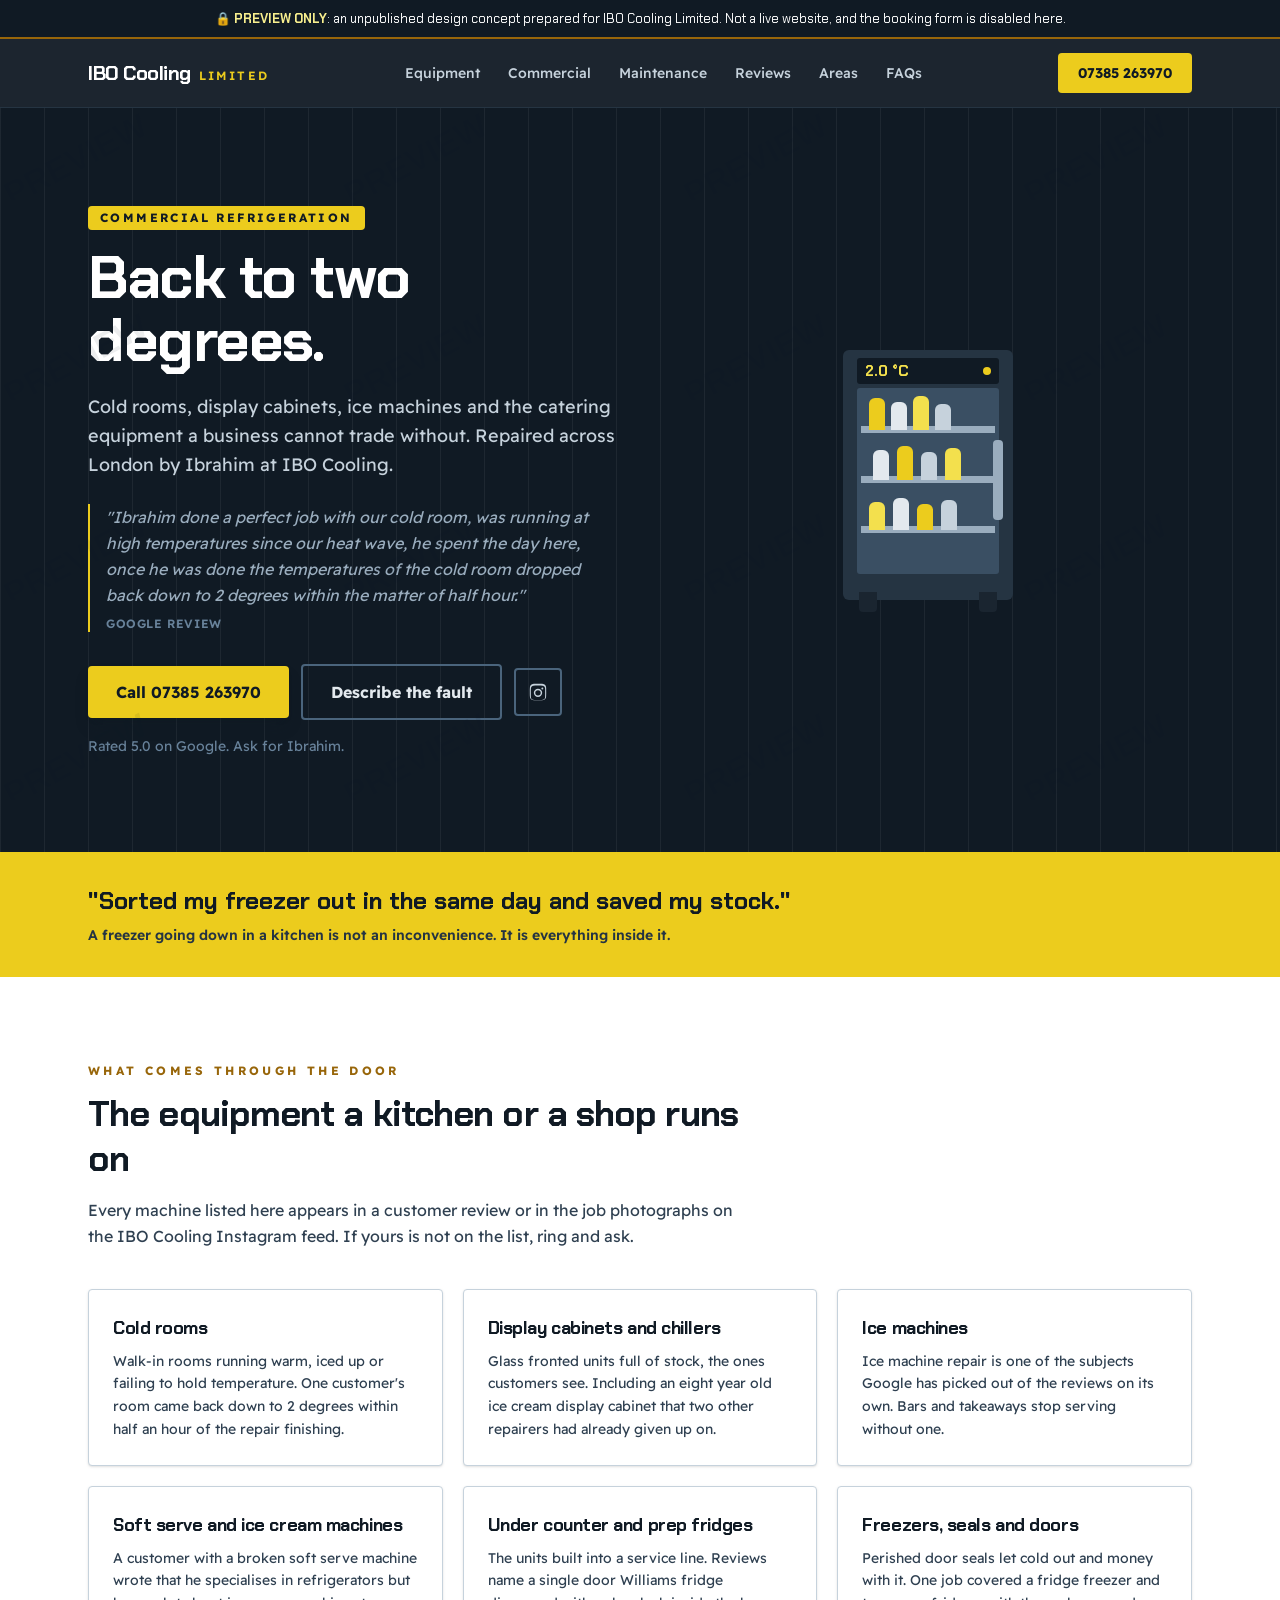
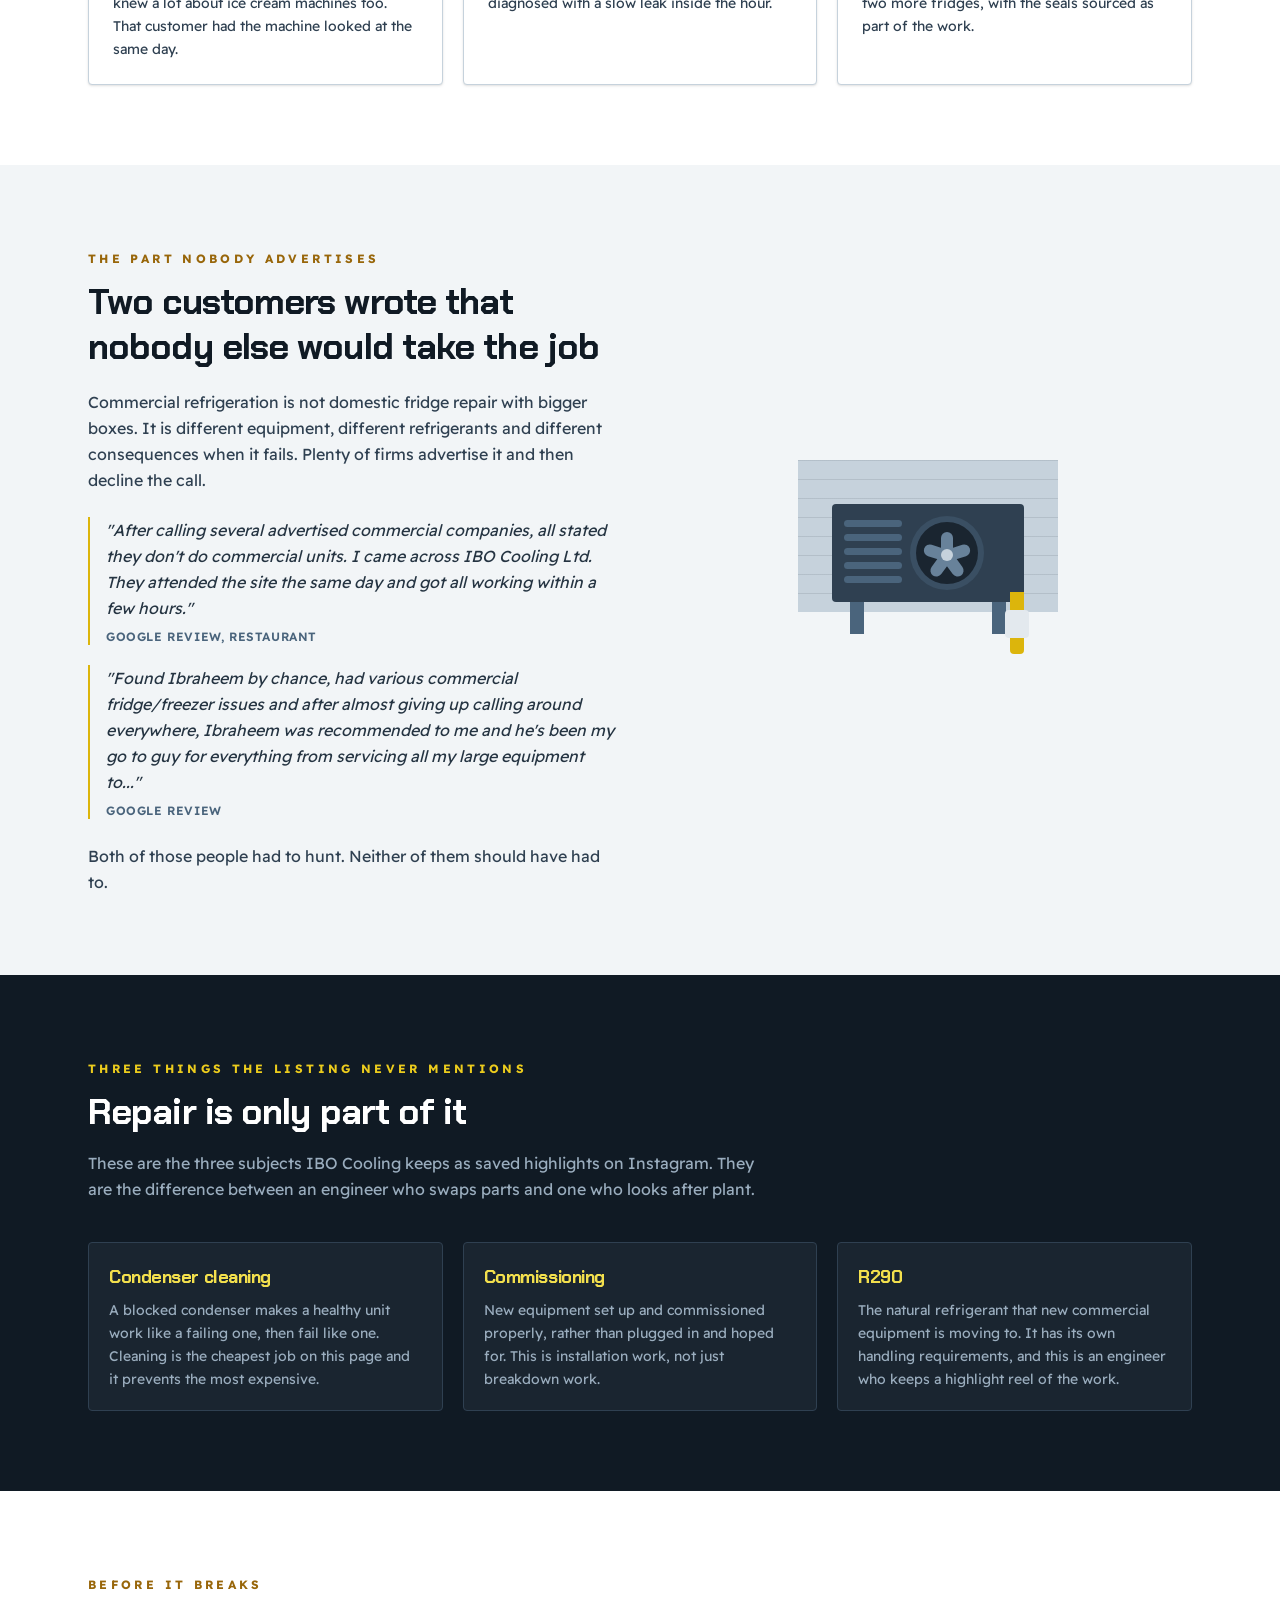
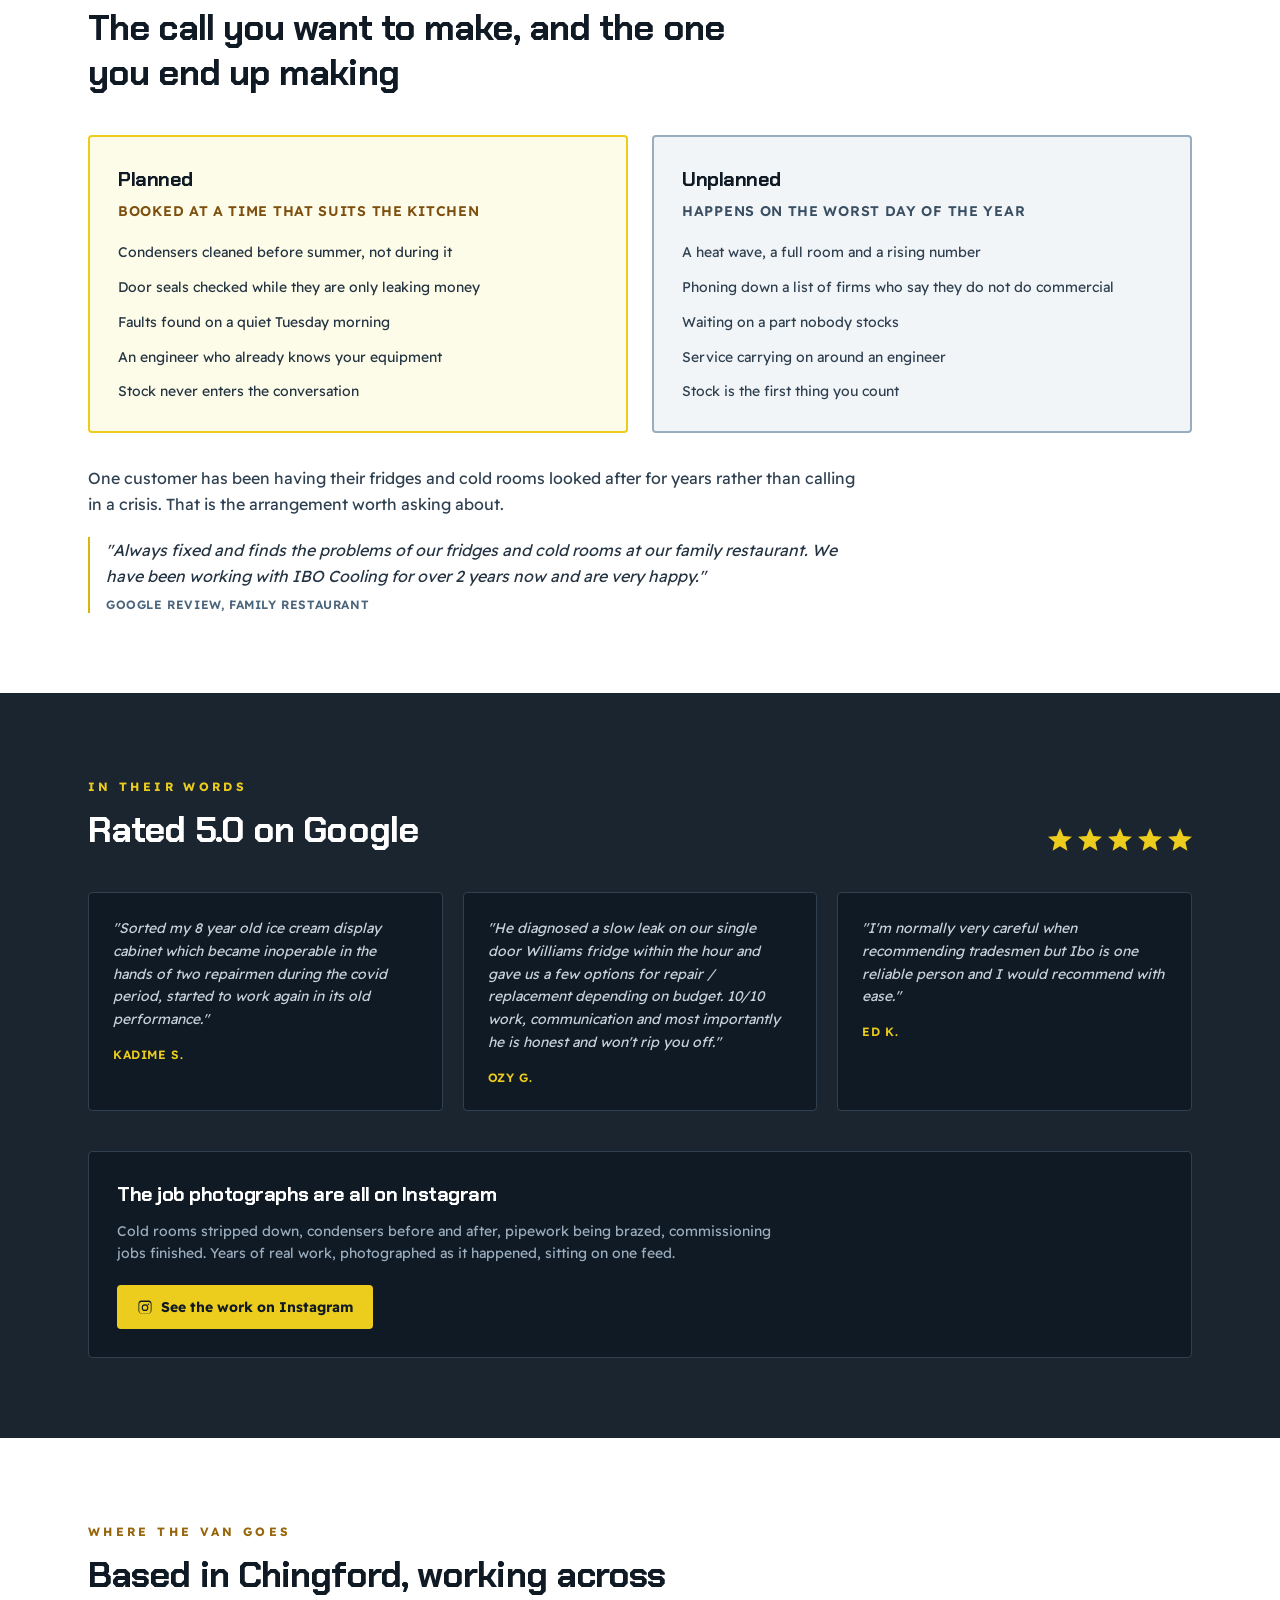
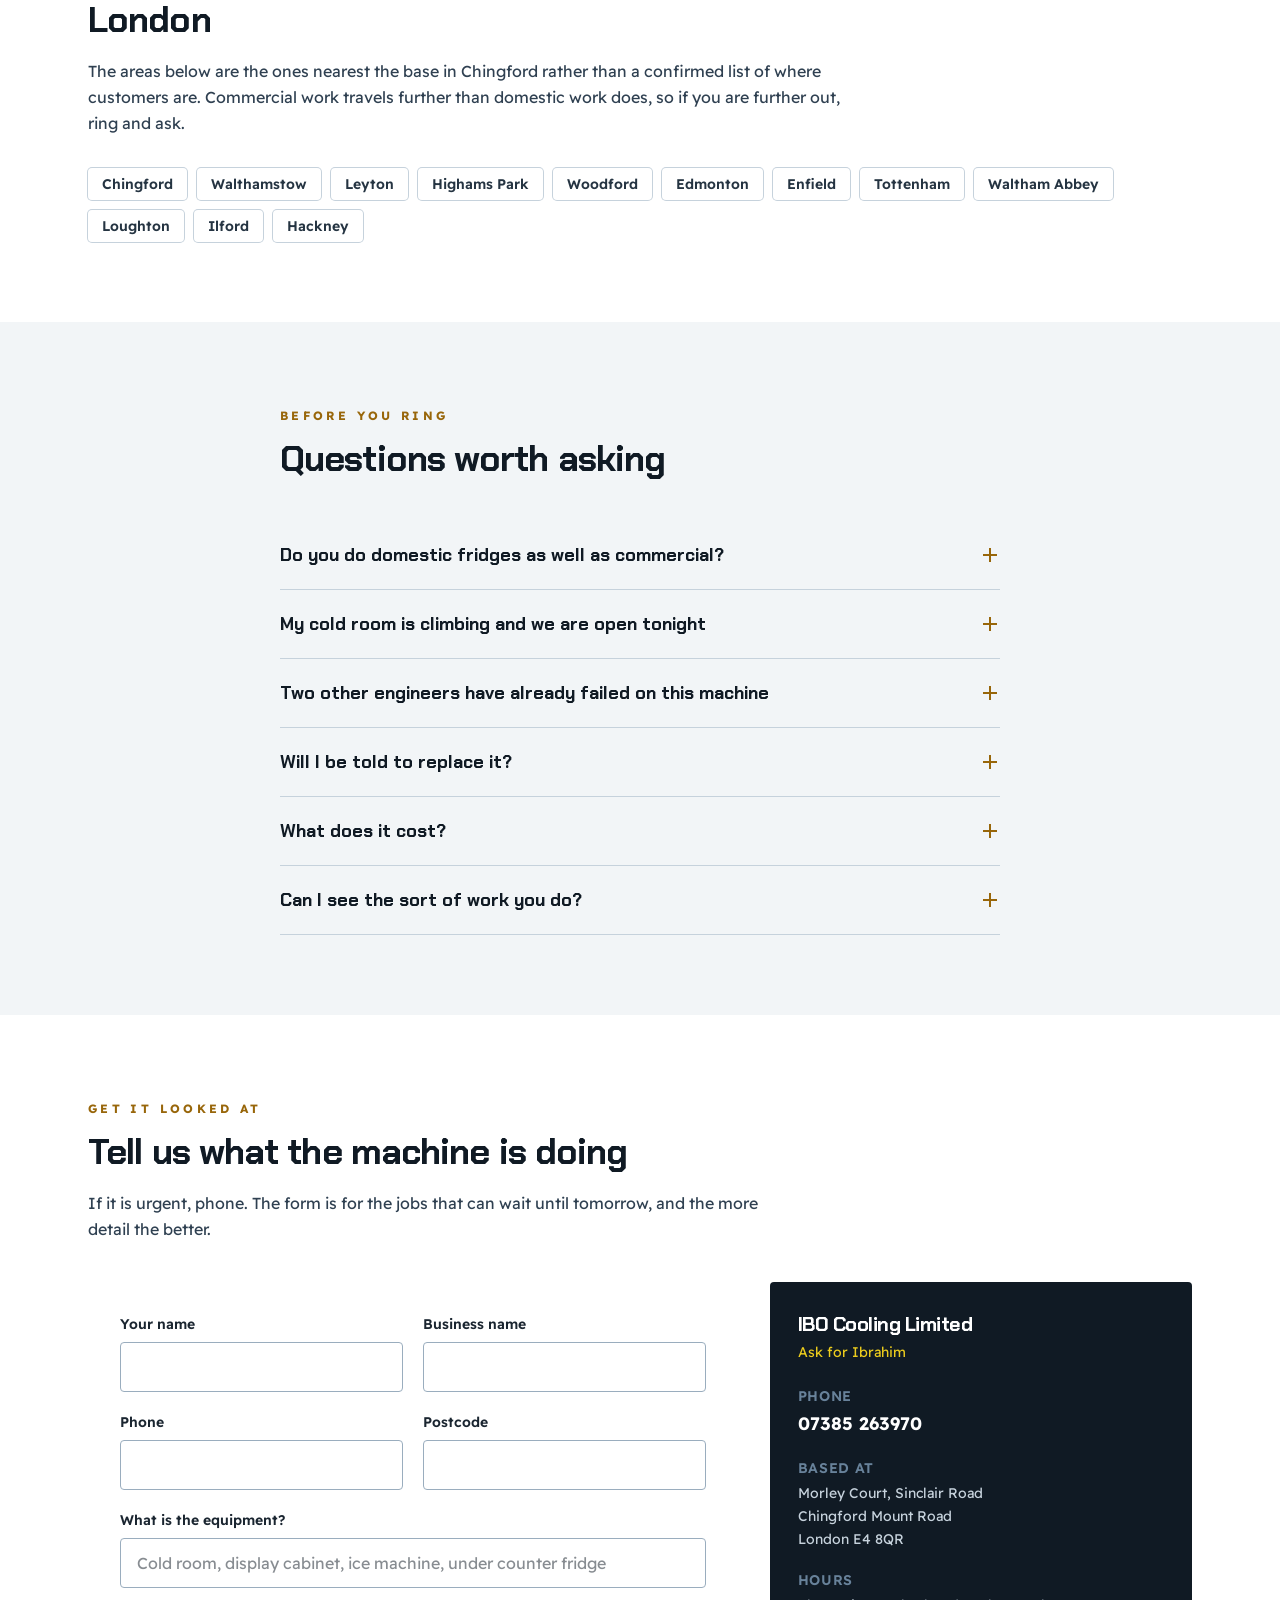
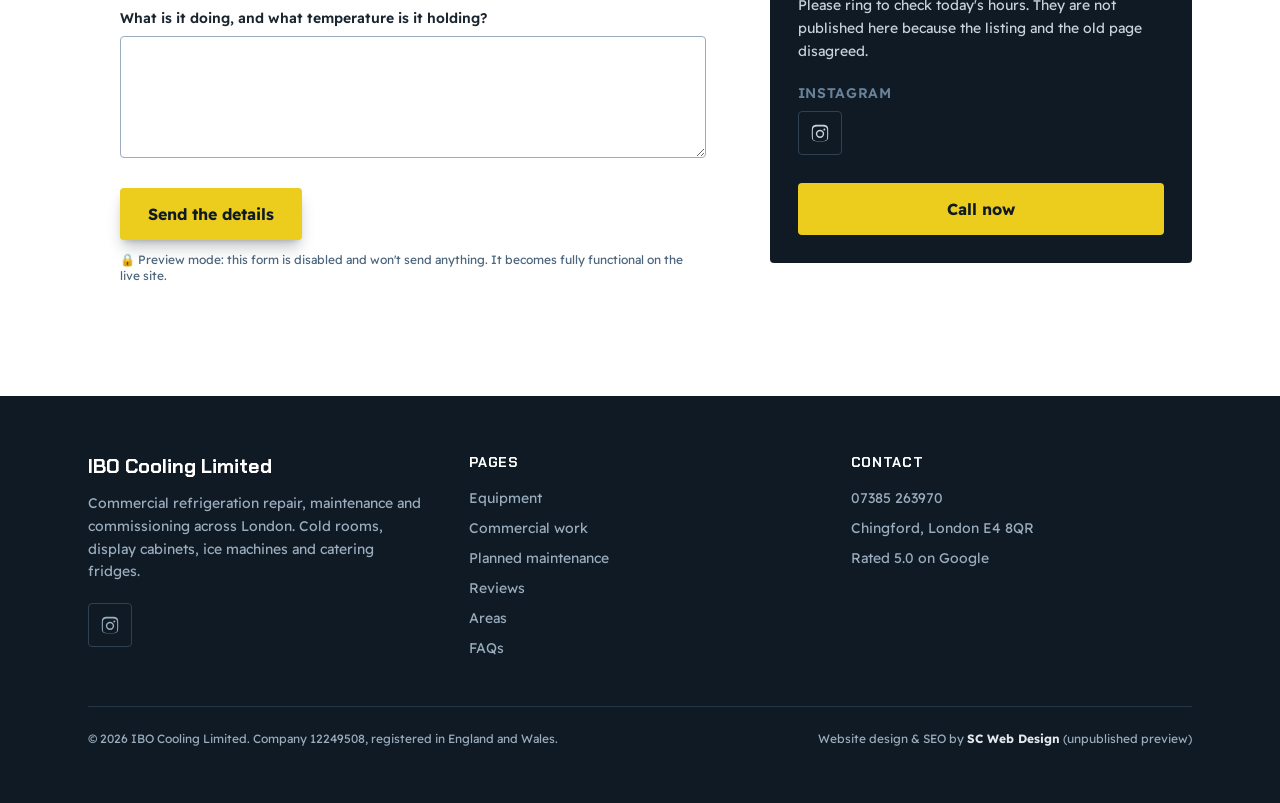
==== preview.html @ 4bc4856e "IBO Cooling Limited: commercial refrigeration site and watermarked preview" ====
<!DOCTYPE html>
<html lang="en-GB">
<head>
<meta charset="utf-8">
<meta name="viewport" content="width=device-width, initial-scale=1">
<meta name="robots" content="noindex, nofollow">
<title>PREVIEW: IBO Cooling Limited Website Concept</title>
<meta name="description" content="Commercial refrigeration repair across London. Cold rooms, display cabinets, ice machines and catering fridges, repaired by an engineer rated 5.0 on Google. Call Ibrahim on 07385 263970.">
<meta name="theme-color" content="#101a24">
<link rel="canonical" href="https://ibocooling.com/">
<meta property="og:type" content="website">
<meta property="og:title" content="IBO Cooling Limited | Commercial Refrigeration Repair, London">
<meta property="og:description" content="Cold rooms, display cabinets, ice machines and catering fridges. Rated 5.0 on Google. Call Ibrahim on 07385 263970.">
<meta property="og:locale" content="en_GB">
<meta property="og:url" content="https://ibocooling.com/">
<link rel="preconnect" href="https://fonts.googleapis.com">
<link rel="preconnect" href="https://fonts.gstatic.com" crossorigin>
<link href="https://fonts.googleapis.com/css2?family=Chakra+Petch:wght@500;600;700&family=Readex+Pro:wght@300;400;500;600&display=swap" rel="stylesheet">
<link rel="stylesheet" href="css/style.css">
<script type="application/ld+json">
{
  "@context": "https://schema.org",
  "@type": "HVACBusiness",
  "name": "IBO Cooling Limited",
  "description": "Commercial refrigeration repair and maintenance across London. Cold rooms, display cabinets, ice machines, soft serve machines and catering fridges.",
  "telephone": "+447385263970",
  "url": "https://ibocooling.com/",
  "image": "https://ibocooling.com/",
  "priceRange": "££",
  "address": {
    "@type": "PostalAddress",
    "streetAddress": "Flat 17, Morley Court, Sinclair Road, Chingford Mount Road",
    "addressLocality": "London",
    "postalCode": "E4 8QR",
    "addressCountry": "GB"
  },
  "geo": { "@type": "GeoCoordinates", "latitude": 51.6116717, "longitude": -0.0250572 },
  "sameAs": ["https://www.instagram.com/ibo_cooling/"],
  "areaServed": [
    { "@type": "City", "name": "London" },
    { "@type": "Place", "name": "Chingford" },
    { "@type": "Place", "name": "Walthamstow" },
    { "@type": "Place", "name": "Enfield" },
    { "@type": "Place", "name": "Tottenham" },
    { "@type": "Place", "name": "Waltham Abbey" }
  ],
  "aggregateRating": { "@type": "AggregateRating", "ratingValue": "5.0", "reviewCount": "30" }
}
</script>
<style>
  .preview-banner {
    background: #101a24; color: #fff; font-family: "Chakra Petch", sans-serif;
    font-size: 0.8rem; text-align: center; padding: 0.55rem 1rem;
    border-bottom: 2px solid #98660a;
  }
  .preview-banner strong { color: #f8ef8e; }
  .watermark-overlay {
    position: fixed; inset: 0; z-index: 45; pointer-events: none;
    background-image: url("data:image/svg+xml,%3Csvg%20xmlns='http://www.w3.org/2000/svg'%20width='340'%20height='200'%3E%3Ctext%20x='-20'%20y='120'%20transform='rotate(-28%20170%20100)'%20font-family='Arial,sans-serif'%20font-size='34'%20font-weight='700'%20fill='rgba(16,26,36,0.08)'%3EPREVIEW%3C/text%3E%3C/svg%3E");
    background-repeat: repeat;
  }
</style>
</head>
<body class="bg-brand-50 text-brand-950 antialiased">

<div class="preview-banner">
  🔒 <strong>PREVIEW ONLY</strong>: an unpublished design concept prepared for IBO Cooling Limited. Not a live website, and the booking form is disabled here.
</div>
<div class="watermark-overlay" aria-hidden="true"></div>

<a href="#main" class="sr-only focus:not-sr-only focus:absolute focus:left-4 focus:top-4 focus:z-50 focus:rounded-sm focus:bg-accent-400 focus:px-4 focus:py-2 focus:font-bold focus:text-brand-950">Skip to content</a>

<header id="site-header" class="sticky top-0 z-40 border-b border-brand-800 bg-brand-950/95 backdrop-blur transition-shadow">
  <div class="mx-auto flex max-w-6xl items-center justify-between gap-4 px-4 py-3.5 sm:px-6">
    <a href="#main" class="flex items-baseline gap-2">
      <span class="font-display text-xl font-bold tracking-tight text-white">IBO Cooling</span>
      <span class="hidden text-xs font-semibold uppercase tracking-[0.2em] text-accent-400 sm:inline">Limited</span>
    </a>

    <nav class="hidden items-center gap-7 lg:flex" aria-label="Main">
      <a href="#equipment" class="text-sm font-medium text-brand-200 transition hover:text-accent-300">Equipment</a>
      <a href="#commercial" class="text-sm font-medium text-brand-200 transition hover:text-accent-300">Commercial</a>
      <a href="#maintenance" class="text-sm font-medium text-brand-200 transition hover:text-accent-300">Maintenance</a>
      <a href="#reviews" class="text-sm font-medium text-brand-200 transition hover:text-accent-300">Reviews</a>
      <a href="#areas" class="text-sm font-medium text-brand-200 transition hover:text-accent-300">Areas</a>
      <a href="#faq" class="text-sm font-medium text-brand-200 transition hover:text-accent-300">FAQs</a>
    </nav>

    <div class="flex items-center gap-2">
      <a href="tel:+447385263970" class="hidden rounded-sm bg-accent-400 px-5 py-2.5 text-sm font-bold text-brand-950 transition hover:bg-accent-300 sm:inline-flex">07385 263970</a>
      <button id="menu-toggle" type="button" class="inline-flex items-center justify-center rounded-sm border border-brand-700 p-2 text-brand-100 lg:hidden" aria-expanded="false" aria-controls="mobile-menu" aria-label="Open menu">
        <svg id="icon-open" class="h-6 w-6" fill="none" viewBox="0 0 24 24" stroke="currentColor" stroke-width="2" aria-hidden="true"><path stroke-linecap="round" stroke-linejoin="round" d="M4 7h16M4 12h16M4 17h16"/></svg>
        <svg id="icon-close" class="hidden h-6 w-6" fill="none" viewBox="0 0 24 24" stroke="currentColor" stroke-width="2" aria-hidden="true"><path stroke-linecap="round" stroke-linejoin="round" d="M6 6l12 12M18 6L6 18"/></svg>
      </button>
    </div>
  </div>

  <div id="mobile-menu" class="hidden border-t border-brand-800 bg-brand-950 lg:hidden">
    <nav class="mx-auto flex max-w-6xl flex-col px-4 py-3 sm:px-6" aria-label="Mobile">
      <a href="#equipment" class="border-b border-brand-800 py-3 text-brand-100">Equipment</a>
      <a href="#commercial" class="border-b border-brand-800 py-3 text-brand-100">Commercial</a>
      <a href="#maintenance" class="border-b border-brand-800 py-3 text-brand-100">Maintenance</a>
      <a href="#reviews" class="border-b border-brand-800 py-3 text-brand-100">Reviews</a>
      <a href="#areas" class="border-b border-brand-800 py-3 text-brand-100">Areas</a>
      <a href="#faq" class="border-b border-brand-800 py-3 text-brand-100">FAQs</a>
      <a href="tel:+447385263970" class="mt-3 rounded-sm bg-accent-400 px-5 py-3 text-center font-bold text-brand-950">Call 07385 263970</a>
    </nav>
  </div>
</header>

<main id="main">

  <!-- HERO. Dark full-bleed, CTA first. The headline is the temperature a
       customer's own review names, and the drawing beside it reads the same. -->
  <section class="relative overflow-hidden bg-brand-950">
    <div class="pointer-events-none absolute inset-0 opacity-[0.06]" style="background-image: repeating-linear-gradient(90deg, #ffffff 0 1px, transparent 1px 44px);" aria-hidden="true"></div>
    <div class="relative mx-auto grid max-w-6xl items-center gap-12 px-4 py-16 sm:px-6 lg:grid-cols-2 lg:py-24">
      <div>
        <span class="mb-4 inline-block rounded-sm bg-accent-400 px-3 py-1 text-xs font-bold uppercase tracking-[0.2em] text-brand-950">Commercial refrigeration</span>
        <h1 class="font-display text-4xl font-bold leading-[1.05] tracking-tight text-white sm:text-5xl lg:text-6xl">Back to two degrees.</h1>
        <p class="mt-5 max-w-xl text-lg leading-relaxed text-brand-200">Cold rooms, display cabinets, ice machines and the catering equipment a business cannot trade without. Repaired across London by Ibrahim at IBO Cooling.</p>

        <blockquote class="mt-6 max-w-xl border-l-2 border-accent-400 pl-4 text-brand-300">
          <p class="text-base italic leading-relaxed">"Ibrahim done a perfect job with our cold room, was running at high temperatures since our heat wave, he spent the day here, once he was done the temperatures of the cold room dropped back down to 2 degrees within the matter of half hour."</p>
          <cite class="mt-2 block text-xs font-semibold not-italic uppercase tracking-wider text-brand-400">Google review</cite>
        </blockquote>

        <div class="mt-8 flex flex-wrap items-center gap-3">
          <a href="tel:+447385263970" class="btn-primary">Call 07385 263970</a>
          <a href="#contact" class="btn-ghost">Describe the fault</a>
          <a href="https://www.instagram.com/ibo_cooling/" target="_blank" rel="noopener" class="inline-flex h-12 w-12 items-center justify-center rounded-sm border-2 border-brand-500 text-brand-200 transition hover:border-accent-400 hover:text-accent-300" aria-label="IBO Cooling on Instagram">
            <svg class="h-5 w-5" viewBox="0 0 24 24" fill="currentColor" aria-hidden="true"><path fill-rule="evenodd" clip-rule="evenodd" d="M12 2.16c3.2 0 3.58.01 4.85.07 1.17.05 1.8.25 2.23.41.56.22.96.48 1.38.9.42.42.68.82.9 1.38.16.42.36 1.06.41 2.23.06 1.27.07 1.65.07 4.85s-.01 3.58-.07 4.85c-.05 1.17-.25 1.8-.41 2.23-.22.56-.48.96-.9 1.38-.42.42-.82.68-1.38.9-.42.16-1.06.36-2.23.41-1.27.06-1.65.07-4.85.07s-3.58-.01-4.85-.07c-1.17-.05-1.8-.25-2.23-.41-.56-.22-.96-.48-1.38-.9-.42-.42-.68-.82-.9-1.38-.16-.42-.36-1.06-.41-2.23C2.17 15.58 2.16 15.2 2.16 12s.01-3.58.07-4.85c.05-1.17.25-1.8.41-2.23.22-.56.48-.96.9-1.38.42-.42.82-.68 1.38-.9.42-.16 1.06-.36 2.23-.41C8.42 2.17 8.8 2.16 12 2.16zm0 2.16c-3.14 0-3.51.01-4.75.07-.9.04-1.39.19-1.71.32-.43.17-.74.37-1.06.69-.32.32-.52.63-.69 1.06-.13.32-.28.81-.32 1.71-.06 1.24-.07 1.61-.07 4.75s.01 3.51.07 4.75c.04.9.19 1.39.32 1.71.17.43.37.74.69 1.06.32.32.63.52 1.06.69.32.13.81.28 1.71.32 1.24.06 1.61.07 4.75.07s3.51-.01 4.75-.07c.9-.04 1.39-.19 1.71-.32.43-.17.74-.37 1.06-.69.32-.32.52-.63.69-1.06.13-.32.28-.81.32-1.71.06-1.24.07-1.61.07-4.75s-.01-3.51-.07-4.75c-.04-.9-.19-1.39-.32-1.71-.17-.43-.37-.74-.69-1.06-.32-.32-.63-.52-1.06-.69-.32-.13-.81-.28-1.71-.32-1.24-.06-1.61-.07-4.75-.07zm0 3.67a5.01 5.01 0 110 10.02 5.01 5.01 0 010-10.02zm0 8.26a3.25 3.25 0 100-6.5 3.25 3.25 0 000 6.5zm6.38-8.46a1.17 1.17 0 11-2.34 0 1.17 1.17 0 012.34 0z"/></svg>
          </a>
        </div>
        <p class="mt-4 text-sm text-brand-400">Rated 5.0 on Google. Ask for Ibrahim.</p>
      </div>

      <div class="draw-wrap">
        <div class="chiller" role="img" aria-label="Illustration of an upright glass door display chiller, its controller reading two degrees">
          <span class="ch-case"></span>
          <span class="ch-glass"></span>
          <span class="ch-shelf ch-sh1"></span>
          <span class="ch-shelf ch-sh2"></span>
          <span class="ch-shelf ch-sh3"></span>
          <span class="ch-bottle ch-b1"></span><span class="ch-bottle ch-b2"></span><span class="ch-bottle ch-b3"></span><span class="ch-bottle ch-b4"></span>
          <span class="ch-bottle ch-b5"></span><span class="ch-bottle ch-b6"></span><span class="ch-bottle ch-b7"></span><span class="ch-bottle ch-b8"></span>
          <span class="ch-bottle ch-b9"></span><span class="ch-bottle ch-b10"></span><span class="ch-bottle ch-b11"></span><span class="ch-bottle ch-b12"></span>
          <span class="ch-panel"></span>
          <span class="ch-readout">2.0 &deg;C</span>
          <span class="ch-led"></span>
          <span class="ch-handle"></span>
          <span class="ch-foot ch-f1"></span>
          <span class="ch-foot ch-f2"></span>
        </div>
      </div>
    </div>
  </section>

  <!-- The stakes band. Domestic fridges are an inconvenience. Commercial ones
       are stock, and a customer said exactly that. -->
  <section class="bg-accent-400">
    <div class="mx-auto max-w-6xl px-4 py-8 sm:px-6">
      <p class="font-display text-xl font-bold leading-snug text-brand-950 sm:text-2xl">"Sorted my freezer out in the same day and saved my stock."</p>
      <p class="mt-2 text-sm font-semibold text-brand-800">A freezer going down in a kitchen is not an inconvenience. It is everything inside it.</p>
    </div>
  </section>

  <!-- EQUIPMENT INVENTORY. Not service cards: a list of the actual machines
       named in reviews and shown on the Instagram feed. Nothing invented. -->
  <section id="equipment" class="bg-white">
    <div class="mx-auto max-w-6xl px-4 py-16 sm:px-6 lg:py-20">
      <span class="section-eyebrow">What comes through the door</span>
      <h2 class="max-w-2xl text-3xl leading-tight sm:text-4xl">The equipment a kitchen or a shop runs on</h2>
      <p class="mt-4 max-w-2xl text-base leading-relaxed text-brand-700">Every machine listed here appears in a customer review or in the job photographs on the IBO Cooling Instagram feed. If yours is not on the list, ring and ask.</p>

      <div class="mt-10 grid gap-5 sm:grid-cols-2 lg:grid-cols-3">
        <article class="card">
          <h3 class="font-display text-lg">Cold rooms</h3>
          <p class="mt-2 text-sm leading-relaxed text-brand-700">Walk-in rooms running warm, iced up or failing to hold temperature. One customer's room came back down to 2 degrees within half an hour of the repair finishing.</p>
        </article>
        <article class="card">
          <h3 class="font-display text-lg">Display cabinets and chillers</h3>
          <p class="mt-2 text-sm leading-relaxed text-brand-700">Glass fronted units full of stock, the ones customers see. Including an eight year old ice cream display cabinet that two other repairers had already given up on.</p>
        </article>
        <article class="card">
          <h3 class="font-display text-lg">Ice machines</h3>
          <p class="mt-2 text-sm leading-relaxed text-brand-700">Ice machine repair is one of the subjects Google has picked out of the reviews on its own. Bars and takeaways stop serving without one.</p>
        </article>
        <article class="card">
          <h3 class="font-display text-lg">Soft serve and ice cream machines</h3>
          <p class="mt-2 text-sm leading-relaxed text-brand-700">A customer with a broken soft serve machine wrote that he specialises in refrigerators but knew a lot about ice cream machines too. That customer had the machine looked at the same day.</p>
        </article>
        <article class="card">
          <h3 class="font-display text-lg">Under counter and prep fridges</h3>
          <p class="mt-2 text-sm leading-relaxed text-brand-700">The units built into a service line. Reviews name a single door Williams fridge diagnosed with a slow leak inside the hour.</p>
        </article>
        <article class="card">
          <h3 class="font-display text-lg">Freezers, seals and doors</h3>
          <p class="mt-2 text-sm leading-relaxed text-brand-700">Perished door seals let cold out and money with it. One job covered a fridge freezer and two more fridges, with the seals sourced as part of the work.</p>
        </article>
      </div>
    </div>
  </section>

  <!-- THE COMMERCIAL SECTION. Two separate customers wrote that they could not
       find anyone else to do this work. That is the whole pitch. -->
  <section id="commercial" class="bg-brand-50">
    <div class="mx-auto grid max-w-6xl items-center gap-12 px-4 py-16 sm:px-6 lg:grid-cols-2 lg:py-20">
      <div>
        <span class="section-eyebrow">The part nobody advertises</span>
        <h2 class="text-3xl leading-tight sm:text-4xl">Two customers wrote that nobody else would take the job</h2>
        <p class="mt-5 text-base leading-relaxed text-brand-700">Commercial refrigeration is not domestic fridge repair with bigger boxes. It is different equipment, different refrigerants and different consequences when it fails. Plenty of firms advertise it and then decline the call.</p>

        <blockquote class="mt-6 border-l-2 border-accent-500 pl-4">
          <p class="text-base italic leading-relaxed text-brand-800">"After calling several advertised commercial companies, all stated they don't do commercial units. I came across IBO Cooling Ltd. They attended the site the same day and got all working within a few hours."</p>
          <cite class="mt-2 block text-xs font-semibold not-italic uppercase tracking-wider text-brand-500">Google review, restaurant</cite>
        </blockquote>

        <blockquote class="mt-5 border-l-2 border-accent-500 pl-4">
          <p class="text-base italic leading-relaxed text-brand-800">"Found Ibraheem by chance, had various commercial fridge/freezer issues and after almost giving up calling around everywhere, Ibraheem was recommended to me and he's been my go to guy for everything from servicing all my large equipment to..."</p>
          <cite class="mt-2 block text-xs font-semibold not-italic uppercase tracking-wider text-brand-500">Google review</cite>
        </blockquote>

        <p class="mt-6 text-base leading-relaxed text-brand-700">Both of those people had to hunt. Neither of them should have had to.</p>
      </div>

      <div class="draw-wrap">
        <div class="cond" role="img" aria-label="Illustration of a wall mounted condensing unit with a fan, cooling fins and insulated pipework">
          <span class="cd-wall"></span>
          <span class="cd-brkt cd-br1"></span>
          <span class="cd-brkt cd-br2"></span>
          <span class="cd-case"></span>
          <span class="cd-fin cd-fn1"></span><span class="cd-fin cd-fn2"></span><span class="cd-fin cd-fn3"></span><span class="cd-fin cd-fn4"></span><span class="cd-fin cd-fn5"></span>
          <span class="cd-ring"></span>
          <span class="cd-grille"></span>
          <span class="cd-blade cd-bl1"></span><span class="cd-blade cd-bl2"></span><span class="cd-blade cd-bl3"></span><span class="cd-blade cd-bl4"></span><span class="cd-blade cd-bl5"></span>
          <span class="cd-hub"></span>
          <span class="cd-pipe"></span>
          <span class="cd-lag"></span>
        </div>
      </div>
    </div>
  </section>

  <!-- TECHNICAL STRIP. Straight from the three highlight reels on his own
       Instagram. These words appear nowhere on his Google listing. -->
  <section class="bg-brand-950">
    <div class="mx-auto max-w-6xl px-4 py-16 sm:px-6 lg:py-20">
      <span class="mb-3 inline-block text-xs font-bold uppercase tracking-[0.28em] text-accent-400">Three things the listing never mentions</span>
      <h2 class="max-w-2xl text-3xl leading-tight text-white sm:text-4xl">Repair is only part of it</h2>
      <p class="mt-4 max-w-2xl text-base leading-relaxed text-brand-300">These are the three subjects IBO Cooling keeps as saved highlights on Instagram. They are the difference between an engineer who swaps parts and one who looks after plant.</p>

      <div class="mt-10 grid gap-5 sm:grid-cols-3">
        <div class="spec">
          <h3 class="font-display text-lg text-accent-300">Condenser cleaning</h3>
          <p class="mt-2 text-sm leading-relaxed text-brand-300">A blocked condenser makes a healthy unit work like a failing one, then fail like one. Cleaning is the cheapest job on this page and it prevents the most expensive.</p>
        </div>
        <div class="spec">
          <h3 class="font-display text-lg text-accent-300">Commissioning</h3>
          <p class="mt-2 text-sm leading-relaxed text-brand-300">New equipment set up and commissioned properly, rather than plugged in and hoped for. This is installation work, not just breakdown work.</p>
        </div>
        <div class="spec">
          <h3 class="font-display text-lg text-accent-300">R290</h3>
          <p class="mt-2 text-sm leading-relaxed text-brand-300">The natural refrigerant that new commercial equipment is moving to. It has its own handling requirements, and this is an engineer who keeps a highlight reel of the work.</p>
        </div>
      </div>
    </div>
  </section>

  <!-- COMPARISON BLOCK. A section type not used in the previous builds, and the
       one that turns a call-out trade into a recurring one. -->
  <section id="maintenance" class="bg-white">
    <div class="mx-auto max-w-6xl px-4 py-16 sm:px-6 lg:py-20">
      <span class="section-eyebrow">Before it breaks</span>
      <h2 class="max-w-2xl text-3xl leading-tight sm:text-4xl">The call you want to make, and the one you end up making</h2>

      <div class="mt-10 grid gap-6 lg:grid-cols-2">
        <div class="rounded-sm border-2 border-accent-400 bg-accent-50 p-7">
          <h3 class="font-display text-xl">Planned</h3>
          <p class="mt-2 text-sm font-semibold uppercase tracking-wider text-accent-800">Booked at a time that suits the kitchen</p>
          <ul class="mt-5 space-y-3 text-sm leading-relaxed text-brand-800">
            <li>Condensers cleaned before summer, not during it</li>
            <li>Door seals checked while they are only leaking money</li>
            <li>Faults found on a quiet Tuesday morning</li>
            <li>An engineer who already knows your equipment</li>
            <li>Stock never enters the conversation</li>
          </ul>
        </div>
        <div class="rounded-sm border-2 border-brand-300 bg-brand-50 p-7">
          <h3 class="font-display text-xl">Unplanned</h3>
          <p class="mt-2 text-sm font-semibold uppercase tracking-wider text-brand-600">Happens on the worst day of the year</p>
          <ul class="mt-5 space-y-3 text-sm leading-relaxed text-brand-700">
            <li>A heat wave, a full room and a rising number</li>
            <li>Phoning down a list of firms who say they do not do commercial</li>
            <li>Waiting on a part nobody stocks</li>
            <li>Service carrying on around an engineer</li>
            <li>Stock is the first thing you count</li>
          </ul>
        </div>
      </div>

      <p class="mt-8 max-w-3xl text-base leading-relaxed text-brand-700">One customer has been having their fridges and cold rooms looked after for years rather than calling in a crisis. That is the arrangement worth asking about.</p>
      <blockquote class="mt-5 max-w-3xl border-l-2 border-accent-500 pl-4">
        <p class="text-base italic leading-relaxed text-brand-800">"Always fixed and finds the problems of our fridges and cold rooms at our family restaurant. We have been working with IBO Cooling for over 2 years now and are very happy."</p>
        <cite class="mt-2 block text-xs font-semibold not-italic uppercase tracking-wider text-brand-500">Google review, family restaurant</cite>
      </blockquote>
    </div>
  </section>

  <!-- RATED BAND. Rating only, never a count, per the standing rule. -->
  <section id="reviews" class="bg-brand-900">
    <div class="mx-auto max-w-6xl px-4 py-16 sm:px-6 lg:py-20">
      <div class="flex flex-wrap items-end justify-between gap-6">
        <div>
          <span class="mb-3 inline-block text-xs font-bold uppercase tracking-[0.28em] text-accent-400">In their words</span>
          <h2 class="text-3xl leading-tight text-white sm:text-4xl">Rated 5.0 on Google</h2>
        </div>
        <div class="flex items-center gap-1.5" aria-label="Rated five out of five">
          <svg class="h-6 w-6 text-accent-400" viewBox="0 0 20 20" fill="currentColor" aria-hidden="true"><path d="M10 15.27L16.18 19l-1.64-7.03L20 7.24l-7.19-.61L10 0 7.19 6.63 0 7.24l5.46 4.73L3.82 19z"/></svg>
          <svg class="h-6 w-6 text-accent-400" viewBox="0 0 20 20" fill="currentColor" aria-hidden="true"><path d="M10 15.27L16.18 19l-1.64-7.03L20 7.24l-7.19-.61L10 0 7.19 6.63 0 7.24l5.46 4.73L3.82 19z"/></svg>
          <svg class="h-6 w-6 text-accent-400" viewBox="0 0 20 20" fill="currentColor" aria-hidden="true"><path d="M10 15.27L16.18 19l-1.64-7.03L20 7.24l-7.19-.61L10 0 7.19 6.63 0 7.24l5.46 4.73L3.82 19z"/></svg>
          <svg class="h-6 w-6 text-accent-400" viewBox="0 0 20 20" fill="currentColor" aria-hidden="true"><path d="M10 15.27L16.18 19l-1.64-7.03L20 7.24l-7.19-.61L10 0 7.19 6.63 0 7.24l5.46 4.73L3.82 19z"/></svg>
          <svg class="h-6 w-6 text-accent-400" viewBox="0 0 20 20" fill="currentColor" aria-hidden="true"><path d="M10 15.27L16.18 19l-1.64-7.03L20 7.24l-7.19-.61L10 0 7.19 6.63 0 7.24l5.46 4.73L3.82 19z"/></svg>
        </div>
      </div>

      <div class="mt-10 grid gap-5 md:grid-cols-3">
        <blockquote class="rounded-sm border border-brand-700 bg-brand-950 p-6">
          <p class="text-sm italic leading-relaxed text-brand-200">"Sorted my 8 year old ice cream display cabinet which became inoperable in the hands of two repairmen during the covid period, started to work again in its old performance."</p>
          <cite class="mt-4 block text-xs font-semibold not-italic uppercase tracking-wider text-accent-400">Kadime S.</cite>
        </blockquote>
        <blockquote class="rounded-sm border border-brand-700 bg-brand-950 p-6">
          <p class="text-sm italic leading-relaxed text-brand-200">"He diagnosed a slow leak on our single door Williams fridge within the hour and gave us a few options for repair / replacement depending on budget. 10/10 work, communication and most importantly he is honest and won't rip you off."</p>
          <cite class="mt-4 block text-xs font-semibold not-italic uppercase tracking-wider text-accent-400">Ozy G.</cite>
        </blockquote>
        <blockquote class="rounded-sm border border-brand-700 bg-brand-950 p-6">
          <p class="text-sm italic leading-relaxed text-brand-200">"I'm normally very careful when recommending tradesmen but Ibo is one reliable person and I would recommend with ease."</p>
          <cite class="mt-4 block text-xs font-semibold not-italic uppercase tracking-wider text-accent-400">Ed K.</cite>
        </blockquote>
      </div>

      <div class="mt-10 rounded-sm border border-brand-700 bg-brand-950 p-7">
        <h3 class="font-display text-xl text-white">The job photographs are all on Instagram</h3>
        <p class="mt-3 max-w-2xl text-sm leading-relaxed text-brand-300">Cold rooms stripped down, condensers before and after, pipework being brazed, commissioning jobs finished. Years of real work, photographed as it happened, sitting on one feed.</p>
        <a href="https://www.instagram.com/ibo_cooling/" target="_blank" rel="noopener" class="mt-5 inline-flex items-center gap-2 rounded-sm bg-accent-400 px-5 py-3 text-sm font-bold text-brand-950 transition hover:bg-accent-300">
          <svg class="h-4 w-4" viewBox="0 0 24 24" fill="currentColor" aria-hidden="true"><path fill-rule="evenodd" clip-rule="evenodd" d="M12 2.16c3.2 0 3.58.01 4.85.07 1.17.05 1.8.25 2.23.41.56.22.96.48 1.38.9.42.42.68.82.9 1.38.16.42.36 1.06.41 2.23.06 1.27.07 1.65.07 4.85s-.01 3.58-.07 4.85c-.05 1.17-.25 1.8-.41 2.23-.22.56-.48.96-.9 1.38-.42.42-.82.68-1.38.9-.42.16-1.06.36-2.23.41-1.27.06-1.65.07-4.85.07s-3.58-.01-4.85-.07c-1.17-.05-1.8-.25-2.23-.41-.56-.22-.96-.48-1.38-.9-.42-.42-.68-.82-.9-1.38-.16-.42-.36-1.06-.41-2.23C2.17 15.58 2.16 15.2 2.16 12s.01-3.58.07-4.85c.05-1.17.25-1.8.41-2.23.22-.56.48-.96.9-1.38.42-.42.82-.68 1.38-.9.42-.16 1.06-.36 2.23-.41C8.42 2.17 8.8 2.16 12 2.16zm0 2.16c-3.14 0-3.51.01-4.75.07-.9.04-1.39.19-1.71.32-.43.17-.74.37-1.06.69-.32.32-.52.63-.69 1.06-.13.32-.28.81-.32 1.71-.06 1.24-.07 1.61-.07 4.75s.01 3.51.07 4.75c.04.9.19 1.39.32 1.71.17.43.37.74.69 1.06.32.32.63.52 1.06.69.32.13.81.28 1.71.32 1.24.06 1.61.07 4.75.07s3.51-.01 4.75-.07c.9-.04 1.39-.19 1.71-.32.43-.17.74-.37 1.06-.69.32-.32.52-.63.69-1.06.13-.32.28-.81.32-1.71.06-1.24.07-1.61.07-4.75s-.01-3.51-.07-4.75c-.04-.9-.19-1.39-.32-1.71-.17-.43-.37-.74-.69-1.06-.32-.32-.63-.52-1.06-.69-.32-.13-.81-.28-1.71-.32-1.24-.06-1.61-.07-4.75-.07zm0 3.67a5.01 5.01 0 110 10.02 5.01 5.01 0 010-10.02zm0 8.26a3.25 3.25 0 100-6.5 3.25 3.25 0 000 6.5zm6.38-8.46a1.17 1.17 0 11-2.34 0 1.17 1.17 0 012.34 0z"/></svg>
          See the work on Instagram
        </a>
      </div>
    </div>
  </section>

  <!-- AREAS. Stated on the page as nearest rather than verified, because that
       is all the evidence supports. -->
  <section id="areas" class="bg-white">
    <div class="mx-auto max-w-6xl px-4 py-16 sm:px-6 lg:py-20">
      <span class="section-eyebrow">Where the van goes</span>
      <h2 class="max-w-2xl text-3xl leading-tight sm:text-4xl">Based in Chingford, working across London</h2>
      <p class="mt-4 max-w-3xl text-base leading-relaxed text-brand-700">The areas below are the ones nearest the base in Chingford rather than a confirmed list of where customers are. Commercial work travels further than domestic work does, so if you are further out, ring and ask.</p>
      <div class="mt-8 flex flex-wrap gap-2.5">
        <span class="chip">Chingford</span>
        <span class="chip">Walthamstow</span>
        <span class="chip">Leyton</span>
        <span class="chip">Highams Park</span>
        <span class="chip">Woodford</span>
        <span class="chip">Edmonton</span>
        <span class="chip">Enfield</span>
        <span class="chip">Tottenham</span>
        <span class="chip">Waltham Abbey</span>
        <span class="chip">Loughton</span>
        <span class="chip">Ilford</span>
        <span class="chip">Hackney</span>
      </div>
    </div>
  </section>

  <section id="faq" class="bg-brand-50">
    <div class="mx-auto max-w-3xl px-4 py-16 sm:px-6 lg:py-20">
      <span class="section-eyebrow">Before you ring</span>
      <h2 class="text-3xl leading-tight sm:text-4xl">Questions worth asking</h2>

      <div class="mt-10">
        <div class="faq-item">
          <button type="button" class="faq-trigger flex w-full items-center justify-between gap-4 py-5 text-left" aria-expanded="false">
            <span class="font-display text-lg font-bold">Do you do domestic fridges as well as commercial?</span>
            <svg class="faq-icon h-5 w-5 shrink-0 text-accent-700 transition-transform" viewBox="0 0 20 20" fill="currentColor" aria-hidden="true"><path d="M9 3h2v14H9z"/><path d="M3 9h14v2H3z"/></svg>
          </button>
          <div class="hidden pb-5">
            <p class="text-base leading-relaxed text-brand-700">Reviews cover both, including household fridge freezers and their door seals. The bulk of the work described by customers is commercial: cold rooms, display cabinets and catering equipment. Ring and describe the machine.</p>
          </div>
        </div>

        <div class="faq-item">
          <button type="button" class="faq-trigger flex w-full items-center justify-between gap-4 py-5 text-left" aria-expanded="false">
            <span class="font-display text-lg font-bold">My cold room is climbing and we are open tonight</span>
            <svg class="faq-icon h-5 w-5 shrink-0 text-accent-700 transition-transform" viewBox="0 0 20 20" fill="currentColor" aria-hidden="true"><path d="M9 3h2v14H9z"/><path d="M3 9h14v2H3z"/></svg>
          </button>
          <div class="hidden pb-5">
            <p class="text-base leading-relaxed text-brand-700">Phone rather than email. Several customers describe same day attendance, including one who had already been turned down by other firms. Nothing on this page is a guarantee of a same day slot, so the honest answer is to call and ask what today looks like.</p>
          </div>
        </div>

        <div class="faq-item">
          <button type="button" class="faq-trigger flex w-full items-center justify-between gap-4 py-5 text-left" aria-expanded="false">
            <span class="font-display text-lg font-bold">Two other engineers have already failed on this machine</span>
            <svg class="faq-icon h-5 w-5 shrink-0 text-accent-700 transition-transform" viewBox="0 0 20 20" fill="currentColor" aria-hidden="true"><path d="M9 3h2v14H9z"/><path d="M3 9h14v2H3z"/></svg>
          </button>
          <div class="hidden pb-5">
            <p class="text-base leading-relaxed text-brand-700">That has happened before. An eight year old ice cream display cabinet that had defeated two repairers was brought back to its old performance, and it is one of the reviews on this page. Say so when you ring, because it changes what gets checked first.</p>
          </div>
        </div>

        <div class="faq-item">
          <button type="button" class="faq-trigger flex w-full items-center justify-between gap-4 py-5 text-left" aria-expanded="false">
            <span class="font-display text-lg font-bold">Will I be told to replace it?</span>
            <svg class="faq-icon h-5 w-5 shrink-0 text-accent-700 transition-transform" viewBox="0 0 20 20" fill="currentColor" aria-hidden="true"><path d="M9 3h2v14H9z"/><path d="M3 9h14v2H3z"/></svg>
          </button>
          <div class="hidden pb-5">
            <p class="text-base leading-relaxed text-brand-700">One customer described being given a few options for repair or replacement depending on budget, and called the advice honest. Another mentions advice given after the job was finished rather than just an invoice.</p>
          </div>
        </div>

        <div class="faq-item">
          <button type="button" class="faq-trigger flex w-full items-center justify-between gap-4 py-5 text-left" aria-expanded="false">
            <span class="font-display text-lg font-bold">What does it cost?</span>
            <svg class="faq-icon h-5 w-5 shrink-0 text-accent-700 transition-transform" viewBox="0 0 20 20" fill="currentColor" aria-hidden="true"><path d="M9 3h2v14H9z"/><path d="M3 9h14v2H3z"/></svg>
          </button>
          <div class="hidden pb-5">
            <p class="text-base leading-relaxed text-brand-700">There are no prices on this page, because a cold room, a soft serve machine and a door seal are not the same job. Fair pricing is the single most common subject in the reviews, and one customer noted parts being sourced at a reasonable price rather than marked up.</p>
          </div>
        </div>

        <div class="faq-item">
          <button type="button" class="faq-trigger flex w-full items-center justify-between gap-4 py-5 text-left" aria-expanded="false">
            <span class="font-display text-lg font-bold">Can I see the sort of work you do?</span>
            <svg class="faq-icon h-5 w-5 shrink-0 text-accent-700 transition-transform" viewBox="0 0 20 20" fill="currentColor" aria-hidden="true"><path d="M9 3h2v14H9z"/><path d="M3 9h14v2H3z"/></svg>
          </button>
          <div class="hidden pb-5">
            <p class="text-base leading-relaxed text-brand-700">Yes, on the Instagram feed linked from this page. One customer wrote that he checked past jobs there before making contact, which is exactly what it is for.</p>
          </div>
        </div>
      </div>
    </div>
  </section>

  <section id="contact" class="bg-white">
    <div class="mx-auto max-w-6xl px-4 py-16 sm:px-6 lg:py-20">
      <span class="section-eyebrow">Get it looked at</span>
      <h2 class="max-w-2xl text-3xl leading-tight sm:text-4xl">Tell us what the machine is doing</h2>
      <p class="mt-4 max-w-2xl text-base leading-relaxed text-brand-700">If it is urgent, phone. The form is for the jobs that can wait until tomorrow, and the more detail the better.</p>

      <div class="mt-10 grid gap-8 lg:grid-cols-5">
        <form id="preview-form" class="lg:col-span-3 rounded-2xl bg-white p-6 sm:p-8">
          <div class="grid gap-5 sm:grid-cols-2">
            <div>
              <label for="name" class="block text-sm font-semibold text-brand-900">Your name</label>
              <input id="name" name="name" type="text" required class="mt-2 w-full rounded-sm border border-brand-300 px-4 py-3 text-base focus:border-brand-600 focus:outline-none focus:ring-2 focus:ring-accent-200">
            </div>
            <div>
              <label for="business" class="block text-sm font-semibold text-brand-900">Business name</label>
              <input id="business" name="business" type="text" class="mt-2 w-full rounded-sm border border-brand-300 px-4 py-3 text-base focus:border-brand-600 focus:outline-none focus:ring-2 focus:ring-accent-200">
            </div>
            <div>
              <label for="phone" class="block text-sm font-semibold text-brand-900">Phone</label>
              <input id="phone" name="phone" type="tel" required class="mt-2 w-full rounded-sm border border-brand-300 px-4 py-3 text-base focus:border-brand-600 focus:outline-none focus:ring-2 focus:ring-accent-200">
            </div>
            <div>
              <label for="postcode" class="block text-sm font-semibold text-brand-900">Postcode</label>
              <input id="postcode" name="postcode" type="text" class="mt-2 w-full rounded-sm border border-brand-300 px-4 py-3 text-base focus:border-brand-600 focus:outline-none focus:ring-2 focus:ring-accent-200">
            </div>
          </div>
          <div class="mt-5">
            <label for="equipment" class="block text-sm font-semibold text-brand-900">What is the equipment?</label>
            <input id="equipment" name="equipment" type="text" placeholder="Cold room, display cabinet, ice machine, under counter fridge" class="mt-2 w-full rounded-sm border border-brand-300 px-4 py-3 text-base focus:border-brand-600 focus:outline-none focus:ring-2 focus:ring-accent-200">
          </div>
          <div class="mt-5">
            <label for="fault" class="block text-sm font-semibold text-brand-900">What is it doing, and what temperature is it holding?</label>
            <textarea id="fault" name="fault" rows="4" class="mt-2 w-full rounded-sm border border-brand-300 px-4 py-3 text-base focus:border-brand-600 focus:outline-none focus:ring-2 focus:ring-accent-200"></textarea>
          </div>
          <button type="submit" class="btn-primary mt-6 w-full sm:w-auto">Send the details</button>
          <p id="preview-form-note" class="mt-3 text-xs text-brand-500">🔒 Preview mode: this form is disabled and won't send anything. It becomes fully functional on the live site.</p>
        </form>

        <div class="lg:col-span-2">
          <div class="rounded-sm bg-brand-950 p-7 text-white">
            <h3 class="font-display text-xl">IBO Cooling Limited</h3>
            <p class="mt-1 text-sm text-accent-400">Ask for Ibrahim</p>

            <dl class="mt-6 space-y-5 text-sm">
              <div>
                <dt class="font-semibold uppercase tracking-wider text-brand-400">Phone</dt>
                <dd class="mt-1"><a href="tel:+447385263970" class="text-lg font-bold text-white transition hover:text-accent-300">07385 263970</a></dd>
              </div>
              <div>
                <dt class="font-semibold uppercase tracking-wider text-brand-400">Based at</dt>
                <dd class="mt-1 leading-relaxed text-brand-200">Morley Court, Sinclair Road<br>Chingford Mount Road<br>London E4 8QR</dd>
              </div>
              <div>
                <dt class="font-semibold uppercase tracking-wider text-brand-400">Hours</dt>
                <dd class="mt-1 leading-relaxed text-brand-200">Please ring to check today's hours. They are not published here because the listing and the old page disagreed.</dd>
              </div>
              <div>
                <dt class="font-semibold uppercase tracking-wider text-brand-400">Instagram</dt>
                <dd class="mt-2">
                  <a href="https://www.instagram.com/ibo_cooling/" target="_blank" rel="noopener" class="inline-flex h-11 w-11 items-center justify-center rounded-sm border border-brand-700 text-brand-200 transition hover:border-accent-400 hover:text-accent-300" aria-label="IBO Cooling on Instagram">
                    <svg class="h-5 w-5" viewBox="0 0 24 24" fill="currentColor" aria-hidden="true"><path fill-rule="evenodd" clip-rule="evenodd" d="M12 2.16c3.2 0 3.58.01 4.85.07 1.17.05 1.8.25 2.23.41.56.22.96.48 1.38.9.42.42.68.82.9 1.38.16.42.36 1.06.41 2.23.06 1.27.07 1.65.07 4.85s-.01 3.58-.07 4.85c-.05 1.17-.25 1.8-.41 2.23-.22.56-.48.96-.9 1.38-.42.42-.82.68-1.38.9-.42.16-1.06.36-2.23.41-1.27.06-1.65.07-4.85.07s-3.58-.01-4.85-.07c-1.17-.05-1.8-.25-2.23-.41-.56-.22-.96-.48-1.38-.9-.42-.42-.68-.82-.9-1.38-.16-.42-.36-1.06-.41-2.23C2.17 15.58 2.16 15.2 2.16 12s.01-3.58.07-4.85c.05-1.17.25-1.8.41-2.23.22-.56.48-.96.9-1.38.42-.42.82-.68 1.38-.9.42-.16 1.06-.36 2.23-.41C8.42 2.17 8.8 2.16 12 2.16zm0 2.16c-3.14 0-3.51.01-4.75.07-.9.04-1.39.19-1.71.32-.43.17-.74.37-1.06.69-.32.32-.52.63-.69 1.06-.13.32-.28.81-.32 1.71-.06 1.24-.07 1.61-.07 4.75s.01 3.51.07 4.75c.04.9.19 1.39.32 1.71.17.43.37.74.69 1.06.32.32.63.52 1.06.69.32.13.81.28 1.71.32 1.24.06 1.61.07 4.75.07s3.51-.01 4.75-.07c.9-.04 1.39-.19 1.71-.32.43-.17.74-.37 1.06-.69.32-.32.52-.63.69-1.06.13-.32.28-.81.32-1.71.06-1.24.07-1.61.07-4.75s-.01-3.51-.07-4.75c-.04-.9-.19-1.39-.32-1.71-.17-.43-.37-.74-.69-1.06-.32-.32-.63-.52-1.06-.69-.32-.13-.81-.28-1.71-.32-1.24-.06-1.61-.07-4.75-.07zm0 3.67a5.01 5.01 0 110 10.02 5.01 5.01 0 010-10.02zm0 8.26a3.25 3.25 0 100-6.5 3.25 3.25 0 000 6.5zm6.38-8.46a1.17 1.17 0 11-2.34 0 1.17 1.17 0 012.34 0z"/></svg>
                  </a>
                </dd>
              </div>
            </dl>

            <a href="tel:+447385263970" class="mt-7 block rounded-sm bg-accent-400 px-5 py-3.5 text-center font-bold text-brand-950 transition hover:bg-accent-300">Call now</a>
          </div>
        </div>
      </div>
    </div>
  </section>

</main>

<footer class="bg-brand-950 text-brand-300">
  <div class="mx-auto max-w-6xl px-4 py-14 sm:px-6">
    <div class="grid gap-10 sm:grid-cols-3">
      <div>
        <p class="font-display text-xl font-bold text-white">IBO Cooling Limited</p>
        <p class="mt-3 text-sm leading-relaxed">Commercial refrigeration repair, maintenance and commissioning across London. Cold rooms, display cabinets, ice machines and catering fridges.</p>
        <a href="https://www.instagram.com/ibo_cooling/" target="_blank" rel="noopener" class="mt-5 inline-flex h-11 w-11 items-center justify-center rounded-sm border border-brand-700 text-brand-300 transition hover:border-accent-400 hover:text-accent-300" aria-label="IBO Cooling on Instagram">
          <svg class="h-5 w-5" viewBox="0 0 24 24" fill="currentColor" aria-hidden="true"><path fill-rule="evenodd" clip-rule="evenodd" d="M12 2.16c3.2 0 3.58.01 4.85.07 1.17.05 1.8.25 2.23.41.56.22.96.48 1.38.9.42.42.68.82.9 1.38.16.42.36 1.06.41 2.23.06 1.27.07 1.65.07 4.85s-.01 3.58-.07 4.85c-.05 1.17-.25 1.8-.41 2.23-.22.56-.48.96-.9 1.38-.42.42-.82.68-1.38.9-.42.16-1.06.36-2.23.41-1.27.06-1.65.07-4.85.07s-3.58-.01-4.85-.07c-1.17-.05-1.8-.25-2.23-.41-.56-.22-.96-.48-1.38-.9-.42-.42-.68-.82-.9-1.38-.16-.42-.36-1.06-.41-2.23C2.17 15.58 2.16 15.2 2.16 12s.01-3.58.07-4.85c.05-1.17.25-1.8.41-2.23.22-.56.48-.96.9-1.38.42-.42.82-.68 1.38-.9.42-.16 1.06-.36 2.23-.41C8.42 2.17 8.8 2.16 12 2.16zm0 2.16c-3.14 0-3.51.01-4.75.07-.9.04-1.39.19-1.71.32-.43.17-.74.37-1.06.69-.32.32-.52.63-.69 1.06-.13.32-.28.81-.32 1.71-.06 1.24-.07 1.61-.07 4.75s.01 3.51.07 4.75c.04.9.19 1.39.32 1.71.17.43.37.74.69 1.06.32.32.63.52 1.06.69.32.13.81.28 1.71.32 1.24.06 1.61.07 4.75.07s3.51-.01 4.75-.07c.9-.04 1.39-.19 1.71-.32.43-.17.74-.37 1.06-.69.32-.32.52-.63.69-1.06.13-.32.28-.81.32-1.71.06-1.24.07-1.61.07-4.75s-.01-3.51-.07-4.75c-.04-.9-.19-1.39-.32-1.71-.17-.43-.37-.74-.69-1.06-.32-.32-.63-.52-1.06-.69-.32-.13-.81-.28-1.71-.32-1.24-.06-1.61-.07-4.75-.07zm0 3.67a5.01 5.01 0 110 10.02 5.01 5.01 0 010-10.02zm0 8.26a3.25 3.25 0 100-6.5 3.25 3.25 0 000 6.5zm6.38-8.46a1.17 1.17 0 11-2.34 0 1.17 1.17 0 012.34 0z"/></svg>
        </a>
      </div>
      <div>
        <p class="font-display text-sm font-bold uppercase tracking-wider text-white">Pages</p>
        <ul class="mt-4 space-y-2.5 text-sm">
          <li><a href="#equipment" class="transition hover:text-accent-300">Equipment</a></li>
          <li><a href="#commercial" class="transition hover:text-accent-300">Commercial work</a></li>
          <li><a href="#maintenance" class="transition hover:text-accent-300">Planned maintenance</a></li>
          <li><a href="#reviews" class="transition hover:text-accent-300">Reviews</a></li>
          <li><a href="#areas" class="transition hover:text-accent-300">Areas</a></li>
          <li><a href="#faq" class="transition hover:text-accent-300">FAQs</a></li>
        </ul>
      </div>
      <div>
        <p class="font-display text-sm font-bold uppercase tracking-wider text-white">Contact</p>
        <ul class="mt-4 space-y-2.5 text-sm">
          <li><a href="tel:+447385263970" class="transition hover:text-accent-300">07385 263970</a></li>
          <li>Chingford, London E4 8QR</li>
          <li>Rated 5.0 on Google</li>
        </ul>
      </div>
    </div>

    <div class="mt-12 flex flex-col gap-3 border-t border-brand-800 pt-6 text-xs sm:flex-row sm:items-center sm:justify-between">
      <p>&copy; <span id="year">2026</span> IBO Cooling Limited. Company 12249508, registered in England and Wales.</p>
      <p>Website design &amp; SEO by <span class="font-bold text-brand-100">SC Web Design</span> (unpublished preview)</p>
    </div>
  </div>
</footer>

<div id="mobile-cta" class="fixed inset-x-0 bottom-0 z-40 translate-y-full border-t border-brand-800 bg-brand-950 p-3 transition-transform duration-300 lg:hidden">
  <a href="tel:+447385263970" class="block rounded-sm bg-accent-400 px-5 py-3.5 text-center font-bold text-brand-950">Call 07385 263970</a>
</div>

<script src="js/main.js"></script>
<script>
  const previewForm = document.getElementById('preview-form');
  if (previewForm) {
    previewForm.addEventListener('submit', (e) => {
      e.preventDefault();
      const note = document.getElementById('preview-form-note');
      note.textContent = "🔒 This is a preview, so booking requests can't be sent yet. This form goes live when the site is published.";
      note.classList.add('font-bold');
    });
  }
</script>
</body>
</html>
---- css/style.css ----
/*! tailwindcss v4.3.3 | MIT License | https://tailwindcss.com */
@layer properties{@supports (((-webkit-hyphens:none)) and (not (margin-trim:inline))) or ((-moz-orient:inline) and (not (color:rgb(from red r g b)))){*,:before,:after,::backdrop{--tw-translate-x:0;--tw-translate-y:0;--tw-translate-z:0;--tw-space-y-reverse:0;--tw-border-style:solid;--tw-leading:initial;--tw-font-weight:initial;--tw-tracking:initial;--tw-shadow:0 0 #0000;--tw-shadow-color:initial;--tw-shadow-alpha:100%;--tw-inset-shadow:0 0 #0000;--tw-inset-shadow-color:initial;--tw-inset-shadow-alpha:100%;--tw-ring-color:initial;--tw-ring-shadow:0 0 #0000;--tw-inset-ring-color:initial;--tw-inset-ring-shadow:0 0 #0000;--tw-ring-inset:initial;--tw-ring-offset-width:0px;--tw-ring-offset-color:#fff;--tw-ring-offset-shadow:0 0 #0000;--tw-backdrop-blur:initial;--tw-backdrop-brightness:initial;--tw-backdrop-contrast:initial;--tw-backdrop-grayscale:initial;--tw-backdrop-hue-rotate:initial;--tw-backdrop-invert:initial;--tw-backdrop-opacity:initial;--tw-backdrop-saturate:initial;--tw-backdrop-sepia:initial;--tw-duration:initial}}}@layer theme{:root,:host{--font-sans:-apple-system, BlinkMacSystemFont, "Segoe UI", Roboto, "Helvetica Neue", "Noto Sans", Arial, sans-serif, "Apple Color Emoji", "Segoe UI Emoji", "Segoe UI Symbol", "Noto Color Emoji";--font-mono:ui-monospace, SFMono-Regular, Menlo, Monaco, Consolas, "Liberation Mono", "Courier New", monospace;--color-white:#fff;--spacing:.25rem;--container-xl:36rem;--container-2xl:42rem;--container-3xl:48rem;--container-6xl:72rem;--text-xs:.75rem;--text-xs--line-height:calc(1 / .75);--text-sm:.875rem;--text-sm--line-height:calc(1.25 / .875);--text-base:1rem;--text-base--line-height:calc(1.5 / 1);--text-lg:1.125rem;--text-lg--line-height:calc(1.75 / 1.125);--text-xl:1.25rem;--text-xl--line-height:calc(1.75 / 1.25);--text-2xl:1.5rem;--text-2xl--line-height:calc(2 / 1.5);--text-3xl:1.875rem;--text-3xl--line-height:calc(2.25 / 1.875);--text-4xl:2.25rem;--text-4xl--line-height:calc(2.5 / 2.25);--text-5xl:3rem;--text-5xl--line-height:1;--text-6xl:3.75rem;--text-6xl--line-height:1;--font-weight-medium:500;--font-weight-semibold:600;--font-weight-bold:700;--tracking-tight:-.025em;--tracking-wider:.05em;--leading-tight:1.25;--leading-snug:1.375;--leading-relaxed:1.625;--radius-sm:.25rem;--radius-md:.375rem;--radius-2xl:1rem;--default-transition-duration:.15s;--default-transition-timing-function:cubic-bezier(.4, 0, .2, 1);--default-font-family:var(--font-sans);--default-mono-font-family:var(--font-mono);--font-display:"Chakra Petch", ui-sans-serif, system-ui, sans-serif;--font-body:"Readex Pro", ui-sans-serif, system-ui, sans-serif;--color-brand-50:#f2f5f7;--color-brand-100:#e3e9ee;--color-brand-200:#c6d2dc;--color-brand-300:#9aadbe;--color-brand-400:#68829a;--color-brand-500:#4a647c;--color-brand-600:#3a4f63;--color-brand-700:#2f4051;--color-brand-800:#253442;--color-brand-900:#1a2530;--color-brand-950:#101a24;--color-accent-50:#fdfce9;--color-accent-200:#f8ef8e;--color-accent-300:#f3e04d;--color-accent-400:#eccc1d;--color-accent-500:#dcb50c;--color-accent-700:#98660a;--color-accent-800:#7e5010}}@layer base{*,:after,:before,::backdrop{box-sizing:border-box;border:0 solid;margin:0;padding:0}::file-selector-button{box-sizing:border-box;border:0 solid;margin:0;padding:0}html,:host{-webkit-text-size-adjust:100%;tab-size:4;line-height:1.5;font-family:var(--default-font-family,-apple-system, BlinkMacSystemFont, "Segoe UI", Roboto, "Helvetica Neue", "Noto Sans", Arial, sans-serif, "Apple Color Emoji", "Segoe UI Emoji", "Segoe UI Symbol", "Noto Color Emoji");font-feature-settings:var(--default-font-feature-settings,normal);font-variation-settings:var(--default-font-variation-settings,normal);-webkit-tap-highlight-color:transparent}hr{height:0;color:inherit;border-top-width:1px}abbr:where([title]){-webkit-text-decoration:underline dotted;text-decoration:underline dotted}h1,h2,h3,h4,h5,h6{font-size:inherit;font-weight:inherit}a{color:inherit;-webkit-text-decoration:inherit;-webkit-text-decoration:inherit;-webkit-text-decoration:inherit;text-decoration:inherit}b,strong{font-weight:bolder}code,kbd,samp,pre{font-family:var(--default-mono-font-family,ui-monospace, SFMono-Regular, Menlo, Monaco, Consolas, "Liberation Mono", "Courier New", monospace);font-feature-settings:var(--default-mono-font-feature-settings,normal);font-variation-settings:var(--default-mono-font-variation-settings,normal);font-size:1em}small{font-size:80%}sub,sup{vertical-align:baseline;font-size:75%;line-height:0;position:relative}sub{bottom:-.25em}sup{top:-.5em}table{text-indent:0;border-color:inherit;border-collapse:collapse}:-moz-focusring:where(:not(iframe)){outline:auto}progress{vertical-align:baseline}summary{display:list-item}ol,ul,menu{list-style:none}img,svg,video,canvas,audio,iframe,embed,object{vertical-align:middle;display:block}img,video{max-width:100%;height:auto}button,input,select,optgroup,textarea{font:inherit;font-feature-settings:inherit;font-variation-settings:inherit;letter-spacing:inherit;color:inherit;opacity:1;background-color:#0000;border-radius:0}::file-selector-button{font:inherit;font-feature-settings:inherit;font-variation-settings:inherit;letter-spacing:inherit;color:inherit;opacity:1;background-color:#0000;border-radius:0}:where(select:is([multiple],[size])) optgroup{font-weight:bolder}:where(select:is([multiple],[size])) optgroup option{padding-inline-start:20px}::file-selector-button{margin-inline-end:4px}::placeholder{opacity:1}@supports (not ((-webkit-appearance:-apple-pay-button))) or (contain-intrinsic-size:1px){::placeholder{color:currentColor}@supports (color:color-mix(in lab, red, red)){::placeholder{color:color-mix(in oklab, currentcolor 50%, transparent)}}}textarea{resize:vertical}::-webkit-search-decoration{-webkit-appearance:none}::-webkit-date-and-time-value{min-height:1lh;text-align:inherit}::-webkit-datetime-edit{display:inline-flex}::-webkit-datetime-edit-fields-wrapper{padding:0}::-webkit-datetime-edit{padding-block:0}::-webkit-datetime-edit-year-field{padding-block:0}::-webkit-datetime-edit-month-field{padding-block:0}::-webkit-datetime-edit-day-field{padding-block:0}::-webkit-datetime-edit-hour-field{padding-block:0}::-webkit-datetime-edit-minute-field{padding-block:0}::-webkit-datetime-edit-second-field{padding-block:0}::-webkit-datetime-edit-millisecond-field{padding-block:0}::-webkit-datetime-edit-meridiem-field{padding-block:0}::-webkit-calendar-picker-indicator{line-height:1}:-moz-ui-invalid{box-shadow:none}button,input:where([type=button],[type=reset],[type=submit]){appearance:button}::file-selector-button{appearance:button}::-webkit-inner-spin-button{height:auto}::-webkit-outer-spin-button{height:auto}[hidden]:where(:not([hidden=until-found])){display:none!important}html{scroll-behavior:smooth}body{font-family:var(--font-body);background-color:var(--color-brand-50);color:var(--color-brand-950);-webkit-font-smoothing:antialiased;-moz-osx-font-smoothing:grayscale}h1,h2,h3,h4{font-family:var(--font-display);--tw-font-weight:var(--font-weight-bold);font-weight:var(--font-weight-bold);--tw-tracking:var(--tracking-tight);letter-spacing:var(--tracking-tight)}}@layer components{.btn-primary{justify-content:center;align-items:center;gap:calc(var(--spacing) * 2);border-radius:var(--radius-sm);background-color:var(--color-accent-400);padding-inline:calc(var(--spacing) * 7);padding-block:calc(var(--spacing) * 3.5);font-size:var(--text-base);line-height:var(--tw-leading,var(--text-base--line-height));--tw-font-weight:var(--font-weight-bold);font-weight:var(--font-weight-bold);color:var(--color-brand-950);--tw-shadow:0 10px 15px -3px var(--tw-shadow-color,#0000001a), 0 4px 6px -4px var(--tw-shadow-color,#0000001a);box-shadow:var(--tw-inset-shadow), var(--tw-inset-ring-shadow), var(--tw-ring-offset-shadow), var(--tw-ring-shadow), var(--tw-shadow);--tw-shadow-color:#101a2440;display:inline-flex}@supports (color:color-mix(in lab, red, red)){.btn-primary{--tw-shadow-color:color-mix(in oklab, color-mix(in oklab, var(--color-brand-950) 25%, transparent) var(--tw-shadow-alpha), transparent)}}.btn-primary{transition-property:color,background-color,border-color,outline-color,text-decoration-color,fill,stroke,--tw-gradient-from,--tw-gradient-via,--tw-gradient-to,opacity,box-shadow,transform,translate,scale,rotate,filter,-webkit-backdrop-filter,backdrop-filter,display,content-visibility,overlay,pointer-events;transition-timing-function:var(--tw-ease,var(--default-transition-timing-function));transition-duration:var(--tw-duration,var(--default-transition-duration))}@media (hover:hover){.btn-primary:hover{background-color:var(--color-accent-300)}}.btn-primary:focus{--tw-outline-style:none;outline-style:none}.btn-primary:focus-visible{--tw-ring-shadow:var(--tw-ring-inset,) 0 0 0 calc(4px + var(--tw-ring-offset-width)) var(--tw-ring-color,currentcolor);box-shadow:var(--tw-inset-shadow), var(--tw-inset-ring-shadow), var(--tw-ring-offset-shadow), var(--tw-ring-shadow), var(--tw-shadow);--tw-ring-color:var(--color-accent-200)}.btn-secondary{justify-content:center;align-items:center;gap:calc(var(--spacing) * 2);border-radius:var(--radius-sm);border-style:var(--tw-border-style);border-width:2px;border-color:var(--color-brand-300);background-color:var(--color-white);padding-inline:calc(var(--spacing) * 7);padding-block:calc(var(--spacing) * 3.5);font-size:var(--text-base);line-height:var(--tw-leading,var(--text-base--line-height));--tw-font-weight:var(--font-weight-bold);font-weight:var(--font-weight-bold);color:var(--color-brand-900);transition-property:color,background-color,border-color,outline-color,text-decoration-color,fill,stroke,--tw-gradient-from,--tw-gradient-via,--tw-gradient-to,opacity,box-shadow,transform,translate,scale,rotate,filter,-webkit-backdrop-filter,backdrop-filter,display,content-visibility,overlay,pointer-events;transition-timing-function:var(--tw-ease,var(--default-transition-timing-function));transition-duration:var(--tw-duration,var(--default-transition-duration));display:inline-flex}@media (hover:hover){.btn-secondary:hover{border-color:var(--color-brand-500);background-color:var(--color-brand-50)}}.btn-secondary:focus{--tw-outline-style:none;outline-style:none}.btn-secondary:focus-visible{--tw-ring-shadow:var(--tw-ring-inset,) 0 0 0 calc(4px + var(--tw-ring-offset-width)) var(--tw-ring-color,currentcolor);box-shadow:var(--tw-inset-shadow), var(--tw-inset-ring-shadow), var(--tw-ring-offset-shadow), var(--tw-ring-shadow), var(--tw-shadow);--tw-ring-color:var(--color-brand-100)}.btn-ghost{justify-content:center;align-items:center;gap:calc(var(--spacing) * 2);border-radius:var(--radius-sm);border-style:var(--tw-border-style);border-width:2px;border-color:var(--color-brand-500);padding-inline:calc(var(--spacing) * 7);padding-block:calc(var(--spacing) * 3.5);font-size:var(--text-base);line-height:var(--tw-leading,var(--text-base--line-height));--tw-font-weight:var(--font-weight-bold);font-weight:var(--font-weight-bold);color:var(--color-brand-100);transition-property:color,background-color,border-color,outline-color,text-decoration-color,fill,stroke,--tw-gradient-from,--tw-gradient-via,--tw-gradient-to,opacity,box-shadow,transform,translate,scale,rotate,filter,-webkit-backdrop-filter,backdrop-filter,display,content-visibility,overlay,pointer-events;transition-timing-function:var(--tw-ease,var(--default-transition-timing-function));transition-duration:var(--tw-duration,var(--default-transition-duration));background-color:#0000;display:inline-flex}@media (hover:hover){.btn-ghost:hover{border-color:var(--color-accent-400);color:var(--color-accent-300)}}.btn-ghost:focus{--tw-outline-style:none;outline-style:none}.btn-ghost:focus-visible{--tw-ring-shadow:var(--tw-ring-inset,) 0 0 0 calc(4px + var(--tw-ring-offset-width)) var(--tw-ring-color,currentcolor);box-shadow:var(--tw-inset-shadow), var(--tw-inset-ring-shadow), var(--tw-ring-offset-shadow), var(--tw-ring-shadow), var(--tw-shadow);--tw-ring-color:var(--color-brand-700)}.section-eyebrow{margin-bottom:calc(var(--spacing) * 3);font-size:var(--text-xs);line-height:var(--tw-leading,var(--text-xs--line-height));--tw-font-weight:var(--font-weight-bold);font-weight:var(--font-weight-bold);--tw-tracking:.28em;letter-spacing:.28em;color:var(--color-accent-700);text-transform:uppercase;display:inline-block}.card{border-radius:var(--radius-sm);border-style:var(--tw-border-style);border-width:1px;border-color:var(--color-brand-200);background-color:var(--color-white);padding:calc(var(--spacing) * 6);--tw-shadow:0 1px 3px 0 var(--tw-shadow-color,#0000001a), 0 1px 2px -1px var(--tw-shadow-color,#0000001a);box-shadow:var(--tw-inset-shadow), var(--tw-inset-ring-shadow), var(--tw-ring-offset-shadow), var(--tw-ring-shadow), var(--tw-shadow);transition-property:color,background-color,border-color,outline-color,text-decoration-color,fill,stroke,--tw-gradient-from,--tw-gradient-via,--tw-gradient-to,opacity,box-shadow,transform,translate,scale,rotate,filter,-webkit-backdrop-filter,backdrop-filter,display,content-visibility,overlay,pointer-events;transition-timing-function:var(--tw-ease,var(--default-transition-timing-function));transition-duration:var(--tw-duration,var(--default-transition-duration))}@media (hover:hover){.card:hover{--tw-translate-y:calc(var(--spacing) * -.5);translate:var(--tw-translate-x) var(--tw-translate-y);--tw-shadow:0 4px 6px -1px var(--tw-shadow-color,#0000001a), 0 2px 4px -2px var(--tw-shadow-color,#0000001a);box-shadow:var(--tw-inset-shadow), var(--tw-inset-ring-shadow), var(--tw-ring-offset-shadow), var(--tw-ring-shadow), var(--tw-shadow)}}.chip{border-radius:var(--radius-sm);background-color:var(--color-white);padding-inline:calc(var(--spacing) * 3.5);padding-block:calc(var(--spacing) * 1.5);font-size:var(--text-sm);line-height:var(--tw-leading,var(--text-sm--line-height));--tw-font-weight:var(--font-weight-semibold);font-weight:var(--font-weight-semibold);color:var(--color-brand-800);--tw-ring-shadow:var(--tw-ring-inset,) 0 0 0 calc(1px + var(--tw-ring-offset-width)) var(--tw-ring-color,currentcolor);box-shadow:var(--tw-inset-shadow), var(--tw-inset-ring-shadow), var(--tw-ring-offset-shadow), var(--tw-ring-shadow), var(--tw-shadow);--tw-ring-color:var(--color-brand-200);align-items:center;display:inline-flex}.spec{border-radius:var(--radius-sm);border-style:var(--tw-border-style);border-width:1px;border-color:var(--color-brand-700);background-color:var(--color-brand-900);padding:calc(var(--spacing) * 5)}.draw-wrap{width:100%;display:block;overflow:hidden}.chiller{width:250px;height:300px;margin-inline:auto;display:block;position:relative}.ch-case{background-color:var(--color-brand-800);border-radius:6px;width:170px;height:250px;display:block;position:absolute;top:20px;left:40px}.ch-glass{background-color:var(--color-brand-600);border-radius:3px;width:142px;height:186px;display:block;position:absolute;top:58px;left:54px}.ch-shelf{background-color:var(--color-brand-300);width:134px;height:7px;display:block;position:absolute;left:58px}.ch-sh1{top:96px}.ch-sh2{top:146px}.ch-sh3{top:196px}.ch-bottle{border-top-left-radius:var(--radius-md);border-top-right-radius:var(--radius-md);display:block;position:absolute}.ch-b1{background-color:var(--color-accent-400);width:16px;height:32px;top:68px;left:66px}.ch-b2{background-color:var(--color-brand-100);width:16px;height:28px;top:72px;left:88px}.ch-b3{background-color:var(--color-accent-300);width:16px;height:34px;top:66px;left:110px}.ch-b4{background-color:var(--color-brand-200);width:16px;height:26px;top:74px;left:132px}.ch-b5{background-color:var(--color-brand-100);width:16px;height:30px;top:120px;left:70px}.ch-b6{background-color:var(--color-accent-400);width:16px;height:34px;top:116px;left:94px}.ch-b7{background-color:var(--color-brand-200);width:16px;height:28px;top:122px;left:118px}.ch-b8{background-color:var(--color-accent-300);width:16px;height:32px;top:118px;left:142px}.ch-b9{background-color:var(--color-accent-300);width:16px;height:28px;top:172px;left:66px}.ch-b10{background-color:var(--color-brand-100);width:16px;height:32px;top:168px;left:90px}.ch-b11{background-color:var(--color-accent-400);width:16px;height:26px;top:174px;left:114px}.ch-b12{background-color:var(--color-brand-200);width:16px;height:30px;top:170px;left:138px}.ch-panel{background-color:var(--color-brand-950);border-radius:3px;width:142px;height:26px;display:block;position:absolute;top:28px;left:54px}.ch-readout{--tw-font-weight:var(--font-weight-bold);font-weight:var(--font-weight-bold);width:60px;height:20px;font-family:var(--font-display);color:var(--color-accent-300);font-size:15px;line-height:20px;display:block;position:absolute;top:31px;left:62px}.ch-led{background-color:var(--color-accent-400);border-radius:3.40282e38px;width:8px;height:8px;display:block;position:absolute;top:37px;left:180px}.ch-handle{border-radius:var(--radius-sm);background-color:var(--color-brand-300);width:10px;height:80px;display:block;position:absolute;top:110px;left:190px}.ch-foot{border-bottom-right-radius:var(--radius-sm);border-bottom-left-radius:var(--radius-sm);background-color:var(--color-brand-900);width:18px;height:20px;display:block;position:absolute;top:262px}.ch-f1{left:56px}.ch-f2{left:176px}.cond{width:260px;height:220px;margin-inline:auto;display:block;position:relative}.cd-wall{background-color:var(--color-brand-200);background-image:repeating-linear-gradient(#101a241a 0 1px,#0000 1px 19px);width:260px;height:152px;display:block;position:absolute;top:0;left:0}.cd-brkt{background-color:var(--color-brand-500);width:14px;height:46px;display:block;position:absolute;top:128px}.cd-br1{left:52px}.cd-br2{left:194px}.cd-case{background-color:var(--color-brand-700);border-radius:4px;width:192px;height:98px;display:block;position:absolute;top:44px;left:34px}.cd-ring{background-color:var(--color-brand-600);border-radius:3.40282e38px;width:74px;height:74px;display:block;position:absolute;top:56px;left:112px}.cd-grille{background-color:var(--color-brand-900);border-radius:3.40282e38px;width:62px;height:62px;display:block;position:absolute;top:62px;left:118px}.cd-blade{background-color:var(--color-brand-400);transform-origin:50% 100%;border-radius:3.40282e38px;width:12px;height:24px;display:block;position:absolute;top:72px;left:143px}.cd-bl1{transform:rotate(0)}.cd-bl2{transform:rotate(72deg)}.cd-bl3{transform:rotate(144deg)}.cd-bl4{transform:rotate(216deg)}.cd-bl5{transform:rotate(288deg)}.cd-hub{background-color:var(--color-brand-200);border-radius:3.40282e38px;width:12px;height:12px;display:block;position:absolute;top:89px;left:143px}.cd-fin{border-radius:var(--radius-sm);background-color:var(--color-brand-500);width:58px;height:7px;display:block;position:absolute;left:46px}.cd-fn1{top:60px}.cd-fn2{top:74px}.cd-fn3{top:88px}.cd-fn4{top:102px}.cd-fn5{top:116px}.cd-pipe{border-bottom-right-radius:var(--radius-sm);border-bottom-left-radius:var(--radius-sm);background-color:var(--color-accent-500);width:14px;height:62px;display:block;position:absolute;top:132px;left:212px}.cd-lag{border-radius:var(--radius-sm);background-color:var(--color-brand-100);width:24px;height:28px;display:block;position:absolute;top:150px;left:207px}.faq-item{border-bottom-style:var(--tw-border-style);border-bottom-width:1px;border-color:var(--color-brand-200)}.js-reveal{--tw-translate-y:calc(var(--spacing) * 4);translate:var(--tw-translate-x) var(--tw-translate-y);opacity:0;transition:opacity .55s,transform .55s}.js-reveal.in{--tw-translate-y:0px;translate:var(--tw-translate-x) var(--tw-translate-y);opacity:1}}@layer utilities{.pointer-events-none{pointer-events:none}.sr-only{clip-path:inset(50%);white-space:nowrap;border-width:0;width:1px;height:1px;margin:-1px;padding:0;position:absolute;overflow:hidden}.absolute{position:absolute}.fixed{position:fixed}.relative{position:relative}.sticky{position:sticky}.inset-0{inset:0}.inset-x-0{inset-inline:0}.top-0{top:0}.bottom-0{bottom:0}.z-40{z-index:40}.mx-auto{margin-inline:auto}.mt-1{margin-top:var(--spacing)}.mt-2{margin-top:calc(var(--spacing) * 2)}.mt-3{margin-top:calc(var(--spacing) * 3)}.mt-4{margin-top:calc(var(--spacing) * 4)}.mt-5{margin-top:calc(var(--spacing) * 5)}.mt-6{margin-top:calc(var(--spacing) * 6)}.mt-7{margin-top:calc(var(--spacing) * 7)}.mt-8{margin-top:calc(var(--spacing) * 8)}.mt-10{margin-top:calc(var(--spacing) * 10)}.mt-12{margin-top:calc(var(--spacing) * 12)}.mb-3{margin-bottom:calc(var(--spacing) * 3)}.mb-4{margin-bottom:calc(var(--spacing) * 4)}.block{display:block}.flex{display:flex}.grid{display:grid}.hidden{display:none}.inline-block{display:inline-block}.inline-flex{display:inline-flex}.h-4{height:calc(var(--spacing) * 4)}.h-5{height:calc(var(--spacing) * 5)}.h-6{height:calc(var(--spacing) * 6)}.h-11{height:calc(var(--spacing) * 11)}.h-12{height:calc(var(--spacing) * 12)}.w-4{width:calc(var(--spacing) * 4)}.w-5{width:calc(var(--spacing) * 5)}.w-6{width:calc(var(--spacing) * 6)}.w-11{width:calc(var(--spacing) * 11)}.w-12{width:calc(var(--spacing) * 12)}.w-full{width:100%}.max-w-2xl{max-width:var(--container-2xl)}.max-w-3xl{max-width:var(--container-3xl)}.max-w-6xl{max-width:var(--container-6xl)}.max-w-xl{max-width:var(--container-xl)}.shrink-0{flex-shrink:0}.translate-y-full{--tw-translate-y:100%;translate:var(--tw-translate-x) var(--tw-translate-y)}.rotate-45{rotate:45deg}.flex-col{flex-direction:column}.flex-wrap{flex-wrap:wrap}.items-baseline{align-items:baseline}.items-center{align-items:center}.items-end{align-items:flex-end}.justify-between{justify-content:space-between}.justify-center{justify-content:center}.gap-1\.5{gap:calc(var(--spacing) * 1.5)}.gap-2{gap:calc(var(--spacing) * 2)}.gap-2\.5{gap:calc(var(--spacing) * 2.5)}.gap-3{gap:calc(var(--spacing) * 3)}.gap-4{gap:calc(var(--spacing) * 4)}.gap-5{gap:calc(var(--spacing) * 5)}.gap-6{gap:calc(var(--spacing) * 6)}.gap-7{gap:calc(var(--spacing) * 7)}.gap-8{gap:calc(var(--spacing) * 8)}.gap-10{gap:calc(var(--spacing) * 10)}.gap-12{gap:calc(var(--spacing) * 12)}:where(.space-y-2\.5>:not(:last-child)){--tw-space-y-reverse:0;margin-block-start:calc(calc(var(--spacing) * 2.5) * var(--tw-space-y-reverse));margin-block-end:calc(calc(var(--spacing) * 2.5) * calc(1 - var(--tw-space-y-reverse)))}:where(.space-y-3>:not(:last-child)){--tw-space-y-reverse:0;margin-block-start:calc(calc(var(--spacing) * 3) * var(--tw-space-y-reverse));margin-block-end:calc(calc(var(--spacing) * 3) * calc(1 - var(--tw-space-y-reverse)))}:where(.space-y-5>:not(:last-child)){--tw-space-y-reverse:0;margin-block-start:calc(calc(var(--spacing) * 5) * var(--tw-space-y-reverse));margin-block-end:calc(calc(var(--spacing) * 5) * calc(1 - var(--tw-space-y-reverse)))}.overflow-hidden{overflow:hidden}.rounded-2xl{border-radius:var(--radius-2xl)}.rounded-sm{border-radius:var(--radius-sm)}.border{border-style:var(--tw-border-style);border-width:1px}.border-2{border-style:var(--tw-border-style);border-width:2px}.border-t{border-top-style:var(--tw-border-style);border-top-width:1px}.border-b{border-bottom-style:var(--tw-border-style);border-bottom-width:1px}.border-l-2{border-left-style:var(--tw-border-style);border-left-width:2px}.border-accent-400{border-color:var(--color-accent-400)}.border-accent-500{border-color:var(--color-accent-500)}.border-brand-300{border-color:var(--color-brand-300)}.border-brand-500{border-color:var(--color-brand-500)}.border-brand-700{border-color:var(--color-brand-700)}.border-brand-800{border-color:var(--color-brand-800)}.bg-accent-50{background-color:var(--color-accent-50)}.bg-accent-400{background-color:var(--color-accent-400)}.bg-brand-50{background-color:var(--color-brand-50)}.bg-brand-900{background-color:var(--color-brand-900)}.bg-brand-950{background-color:var(--color-brand-950)}.bg-brand-950\/95{background-color:#101a24f2}@supports (color:color-mix(in lab, red, red)){.bg-brand-950\/95{background-color:color-mix(in oklab, var(--color-brand-950) 95%, transparent)}}.bg-white{background-color:var(--color-white)}.p-2{padding:calc(var(--spacing) * 2)}.p-3{padding:calc(var(--spacing) * 3)}.p-6{padding:calc(var(--spacing) * 6)}.p-7{padding:calc(var(--spacing) * 7)}.px-3{padding-inline:calc(var(--spacing) * 3)}.px-4{padding-inline:calc(var(--spacing) * 4)}.px-5{padding-inline:calc(var(--spacing) * 5)}.py-1{padding-block:var(--spacing)}.py-2\.5{padding-block:calc(var(--spacing) * 2.5)}.py-3{padding-block:calc(var(--spacing) * 3)}.py-3\.5{padding-block:calc(var(--spacing) * 3.5)}.py-5{padding-block:calc(var(--spacing) * 5)}.py-8{padding-block:calc(var(--spacing) * 8)}.py-14{padding-block:calc(var(--spacing) * 14)}.py-16{padding-block:calc(var(--spacing) * 16)}.pt-6{padding-top:calc(var(--spacing) * 6)}.pb-5{padding-bottom:calc(var(--spacing) * 5)}.pl-4{padding-left:calc(var(--spacing) * 4)}.text-center{text-align:center}.text-left{text-align:left}.font-display{font-family:var(--font-display)}.text-3xl{font-size:var(--text-3xl);line-height:var(--tw-leading,var(--text-3xl--line-height))}.text-4xl{font-size:var(--text-4xl);line-height:var(--tw-leading,var(--text-4xl--line-height))}.text-base{font-size:var(--text-base);line-height:var(--tw-leading,var(--text-base--line-height))}.text-lg{font-size:var(--text-lg);line-height:var(--tw-leading,var(--text-lg--line-height))}.text-sm{font-size:var(--text-sm);line-height:var(--tw-leading,var(--text-sm--line-height))}.text-xl{font-size:var(--text-xl);line-height:var(--tw-leading,var(--text-xl--line-height))}.text-xs{font-size:var(--text-xs);line-height:var(--tw-leading,var(--text-xs--line-height))}.leading-\[1\.05\]{--tw-leading:1.05;line-height:1.05}.leading-relaxed{--tw-leading:var(--leading-relaxed);line-height:var(--leading-relaxed)}.leading-snug{--tw-leading:var(--leading-snug);line-height:var(--leading-snug)}.leading-tight{--tw-leading:var(--leading-tight);line-height:var(--leading-tight)}.font-bold{--tw-font-weight:var(--font-weight-bold);font-weight:var(--font-weight-bold)}.font-medium{--tw-font-weight:var(--font-weight-medium);font-weight:var(--font-weight-medium)}.font-semibold{--tw-font-weight:var(--font-weight-semibold);font-weight:var(--font-weight-semibold)}.tracking-\[0\.2em\]{--tw-tracking:.2em;letter-spacing:.2em}.tracking-\[0\.28em\]{--tw-tracking:.28em;letter-spacing:.28em}.tracking-tight{--tw-tracking:var(--tracking-tight);letter-spacing:var(--tracking-tight)}.tracking-wider{--tw-tracking:var(--tracking-wider);letter-spacing:var(--tracking-wider)}.text-accent-300{color:var(--color-accent-300)}.text-accent-400{color:var(--color-accent-400)}.text-accent-700{color:var(--color-accent-700)}.text-accent-800{color:var(--color-accent-800)}.text-brand-100{color:var(--color-brand-100)}.text-brand-200{color:var(--color-brand-200)}.text-brand-300{color:var(--color-brand-300)}.text-brand-400{color:var(--color-brand-400)}.text-brand-500{color:var(--color-brand-500)}.text-brand-600{color:var(--color-brand-600)}.text-brand-700{color:var(--color-brand-700)}.text-brand-800{color:var(--color-brand-800)}.text-brand-900{color:var(--color-brand-900)}.text-brand-950{color:var(--color-brand-950)}.text-white{color:var(--color-white)}.uppercase{text-transform:uppercase}.italic{font-style:italic}.not-italic{font-style:normal}.antialiased{-webkit-font-smoothing:antialiased;-moz-osx-font-smoothing:grayscale}.opacity-\[0\.06\]{opacity:.06}.shadow{--tw-shadow:0 1px 3px 0 var(--tw-shadow-color,#0000001a), 0 1px 2px -1px var(--tw-shadow-color,#0000001a);box-shadow:var(--tw-inset-shadow), var(--tw-inset-ring-shadow), var(--tw-ring-offset-shadow), var(--tw-ring-shadow), var(--tw-shadow)}.shadow-md{--tw-shadow:0 4px 6px -1px var(--tw-shadow-color,#0000001a), 0 2px 4px -2px var(--tw-shadow-color,#0000001a);box-shadow:var(--tw-inset-shadow), var(--tw-inset-ring-shadow), var(--tw-ring-offset-shadow), var(--tw-ring-shadow), var(--tw-shadow)}.ring{--tw-ring-shadow:var(--tw-ring-inset,) 0 0 0 calc(1px + var(--tw-ring-offset-width)) var(--tw-ring-color,currentcolor);box-shadow:var(--tw-inset-shadow), var(--tw-inset-ring-shadow), var(--tw-ring-offset-shadow), var(--tw-ring-shadow), var(--tw-shadow)}.backdrop-blur{--tw-backdrop-blur:blur(8px);-webkit-backdrop-filter:var(--tw-backdrop-blur,) var(--tw-backdrop-brightness,) var(--tw-backdrop-contrast,) var(--tw-backdrop-grayscale,) var(--tw-backdrop-hue-rotate,) var(--tw-backdrop-invert,) var(--tw-backdrop-opacity,) var(--tw-backdrop-saturate,) var(--tw-backdrop-sepia,);backdrop-filter:var(--tw-backdrop-blur,) var(--tw-backdrop-brightness,) var(--tw-backdrop-contrast,) var(--tw-backdrop-grayscale,) var(--tw-backdrop-hue-rotate,) var(--tw-backdrop-invert,) var(--tw-backdrop-opacity,) var(--tw-backdrop-saturate,) var(--tw-backdrop-sepia,)}.transition{transition-property:color,background-color,border-color,outline-color,text-decoration-color,fill,stroke,--tw-gradient-from,--tw-gradient-via,--tw-gradient-to,opacity,box-shadow,transform,translate,scale,rotate,filter,-webkit-backdrop-filter,backdrop-filter,display,content-visibility,overlay,pointer-events;transition-timing-function:var(--tw-ease,var(--default-transition-timing-function));transition-duration:var(--tw-duration,var(--default-transition-duration))}.transition-shadow{transition-property:box-shadow;transition-timing-function:var(--tw-ease,var(--default-transition-timing-function));transition-duration:var(--tw-duration,var(--default-transition-duration))}.transition-transform{transition-property:transform,translate,scale,rotate;transition-timing-function:var(--tw-ease,var(--default-transition-timing-function));transition-duration:var(--tw-duration,var(--default-transition-duration))}.duration-300{--tw-duration:.3s;transition-duration:.3s}@media (hover:hover){.hover\:border-accent-400:hover{border-color:var(--color-accent-400)}.hover\:bg-accent-300:hover{background-color:var(--color-accent-300)}.hover\:text-accent-300:hover{color:var(--color-accent-300)}}.focus\:not-sr-only:focus{clip-path:none;white-space:normal;width:auto;height:auto;margin:0;padding:0;position:static;overflow:visible}.focus\:absolute:focus{position:absolute}.focus\:top-4:focus{top:calc(var(--spacing) * 4)}.focus\:left-4:focus{left:calc(var(--spacing) * 4)}.focus\:z-50:focus{z-index:50}.focus\:rounded-sm:focus{border-radius:var(--radius-sm)}.focus\:border-brand-600:focus{border-color:var(--color-brand-600)}.focus\:bg-accent-400:focus{background-color:var(--color-accent-400)}.focus\:px-4:focus{padding-inline:calc(var(--spacing) * 4)}.focus\:py-2:focus{padding-block:calc(var(--spacing) * 2)}.focus\:font-bold:focus{--tw-font-weight:var(--font-weight-bold);font-weight:var(--font-weight-bold)}.focus\:text-brand-950:focus{color:var(--color-brand-950)}.focus\:ring-2:focus{--tw-ring-shadow:var(--tw-ring-inset,) 0 0 0 calc(2px + var(--tw-ring-offset-width)) var(--tw-ring-color,currentcolor);box-shadow:var(--tw-inset-shadow), var(--tw-inset-ring-shadow), var(--tw-ring-offset-shadow), var(--tw-ring-shadow), var(--tw-shadow)}.focus\:ring-accent-200:focus{--tw-ring-color:var(--color-accent-200)}.focus\:outline-none:focus{--tw-outline-style:none;outline-style:none}@media (min-width:40rem){.sm\:inline{display:inline}.sm\:inline-flex{display:inline-flex}.sm\:w-auto{width:auto}.sm\:grid-cols-2{grid-template-columns:repeat(2,minmax(0,1fr))}.sm\:grid-cols-3{grid-template-columns:repeat(3,minmax(0,1fr))}.sm\:flex-row{flex-direction:row}.sm\:items-center{align-items:center}.sm\:justify-between{justify-content:space-between}.sm\:p-8{padding:calc(var(--spacing) * 8)}.sm\:px-6{padding-inline:calc(var(--spacing) * 6)}.sm\:text-2xl{font-size:var(--text-2xl);line-height:var(--tw-leading,var(--text-2xl--line-height))}.sm\:text-4xl{font-size:var(--text-4xl);line-height:var(--tw-leading,var(--text-4xl--line-height))}.sm\:text-5xl{font-size:var(--text-5xl);line-height:var(--tw-leading,var(--text-5xl--line-height))}}@media (min-width:48rem){.md\:grid-cols-3{grid-template-columns:repeat(3,minmax(0,1fr))}}@media (min-width:64rem){.lg\:col-span-2{grid-column:span 2/span 2}.lg\:col-span-3{grid-column:span 3/span 3}.lg\:flex{display:flex}.lg\:hidden{display:none}.lg\:grid-cols-2{grid-template-columns:repeat(2,minmax(0,1fr))}.lg\:grid-cols-3{grid-template-columns:repeat(3,minmax(0,1fr))}.lg\:grid-cols-5{grid-template-columns:repeat(5,minmax(0,1fr))}.lg\:py-20{padding-block:calc(var(--spacing) * 20)}.lg\:py-24{padding-block:calc(var(--spacing) * 24)}.lg\:text-6xl{font-size:var(--text-6xl);line-height:var(--tw-leading,var(--text-6xl--line-height))}}}@media (max-width:430px){.chiller,.cond{transform-origin:top;transform:scale(.84)}}@media (prefers-reduced-motion:reduce){html{scroll-behavior:auto}.js-reveal{--tw-translate-y:0px;translate:var(--tw-translate-x) var(--tw-translate-y);opacity:1;transition:none}}@property --tw-translate-x{syntax:"*";inherits:false;initial-value:0}@property --tw-translate-y{syntax:"*";inherits:false;initial-value:0}@property --tw-translate-z{syntax:"*";inherits:false;initial-value:0}@property --tw-space-y-reverse{syntax:"*";inherits:false;initial-value:0}@property --tw-border-style{syntax:"*";inherits:false;initial-value:solid}@property --tw-leading{syntax:"*";inherits:false}@property --tw-font-weight{syntax:"*";inherits:false}@property --tw-tracking{syntax:"*";inherits:false}@property --tw-shadow{syntax:"*";inherits:false;initial-value:0 0 #0000}@property --tw-shadow-color{syntax:"*";inherits:false}@property --tw-shadow-alpha{syntax:"<percentage>";inherits:false;initial-value:100%}@property --tw-inset-shadow{syntax:"*";inherits:false;initial-value:0 0 #0000}@property --tw-inset-shadow-color{syntax:"*";inherits:false}@property --tw-inset-shadow-alpha{syntax:"<percentage>";inherits:false;initial-value:100%}@property --tw-ring-color{syntax:"*";inherits:false}@property --tw-ring-shadow{syntax:"*";inherits:false;initial-value:0 0 #0000}@property --tw-inset-ring-color{syntax:"*";inherits:false}@property --tw-inset-ring-shadow{syntax:"*";inherits:false;initial-value:0 0 #0000}@property --tw-ring-inset{syntax:"*";inherits:false}@property --tw-ring-offset-width{syntax:"<length>";inherits:false;initial-value:0}@property --tw-ring-offset-color{syntax:"*";inherits:false;initial-value:#fff}@property --tw-ring-offset-shadow{syntax:"*";inherits:false;initial-value:0 0 #0000}@property --tw-backdrop-blur{syntax:"*";inherits:false}@property --tw-backdrop-brightness{syntax:"*";inherits:false}@property --tw-backdrop-contrast{syntax:"*";inherits:false}@property --tw-backdrop-grayscale{syntax:"*";inherits:false}@property --tw-backdrop-hue-rotate{syntax:"*";inherits:false}@property --tw-backdrop-invert{syntax:"*";inherits:false}@property --tw-backdrop-opacity{syntax:"*";inherits:false}@property --tw-backdrop-saturate{syntax:"*";inherits:false}@property --tw-backdrop-sepia{syntax:"*";inherits:false}@property --tw-duration{syntax:"*";inherits:false}
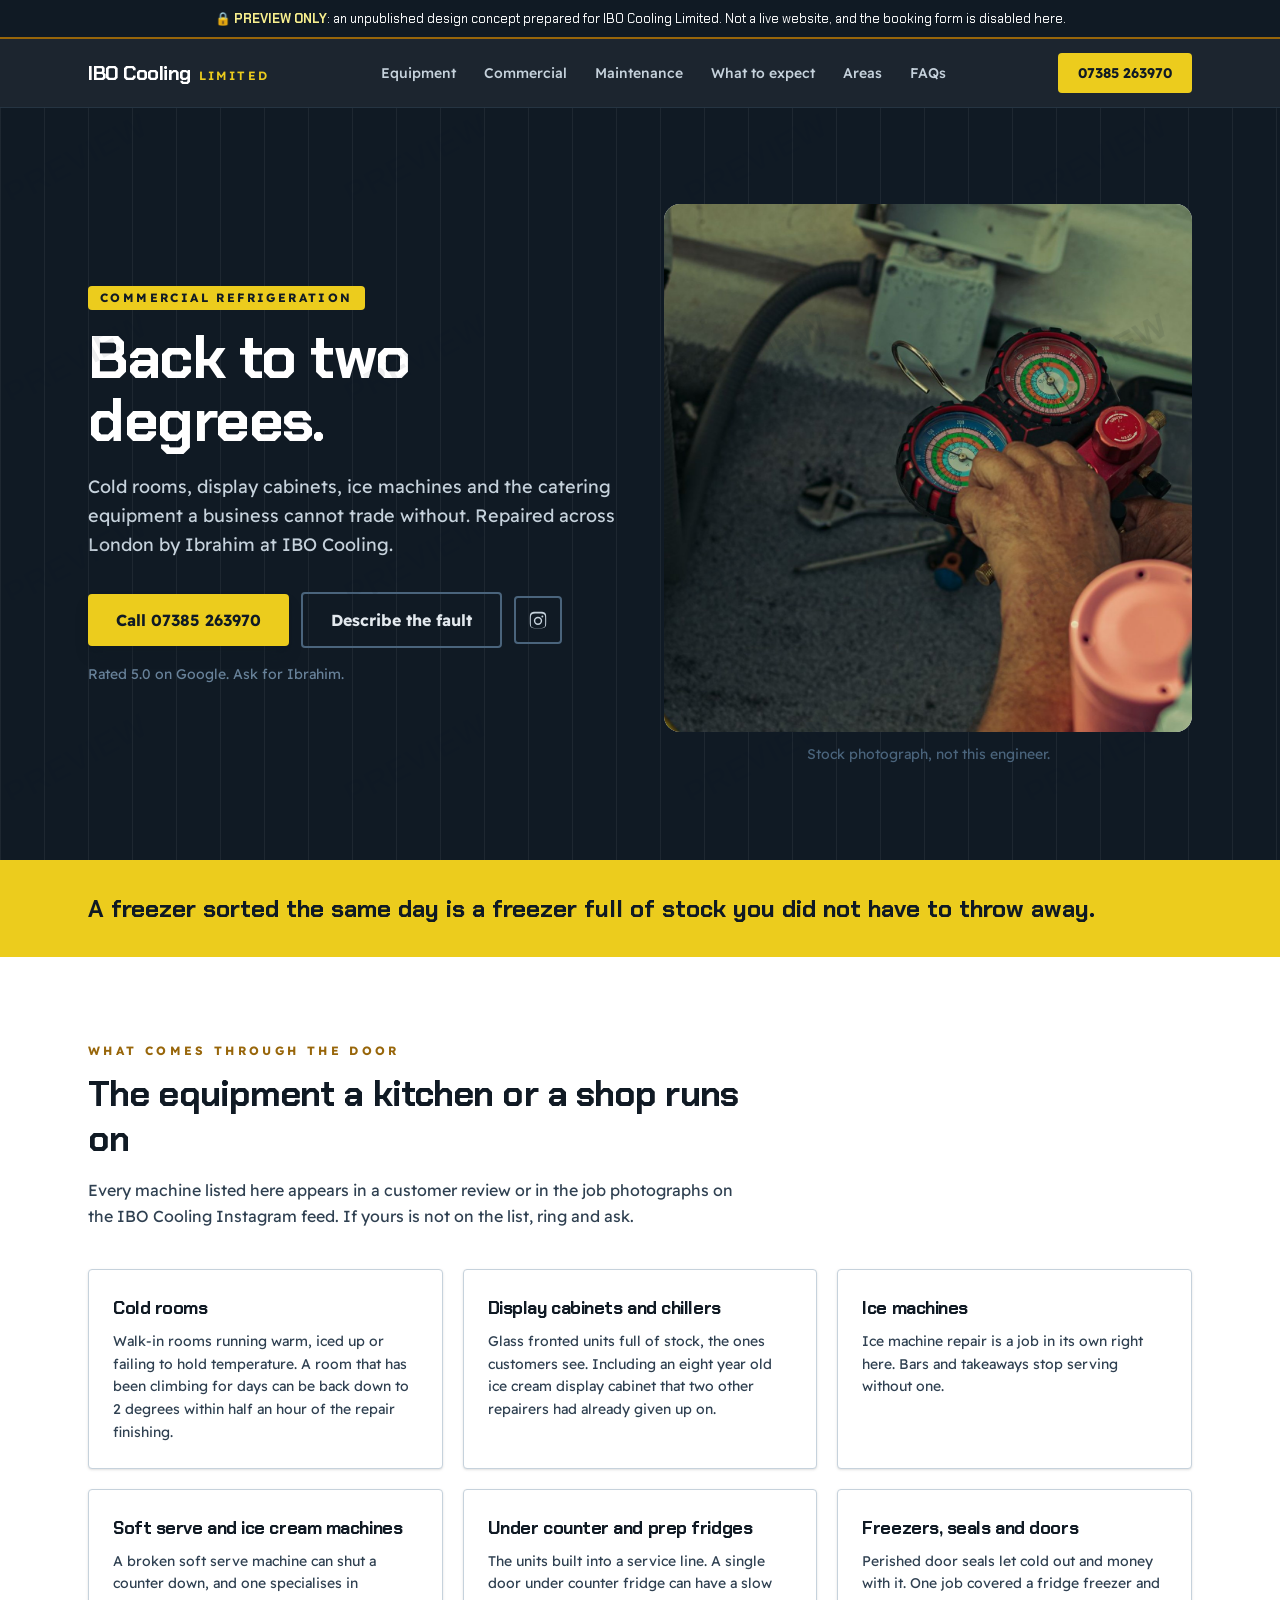
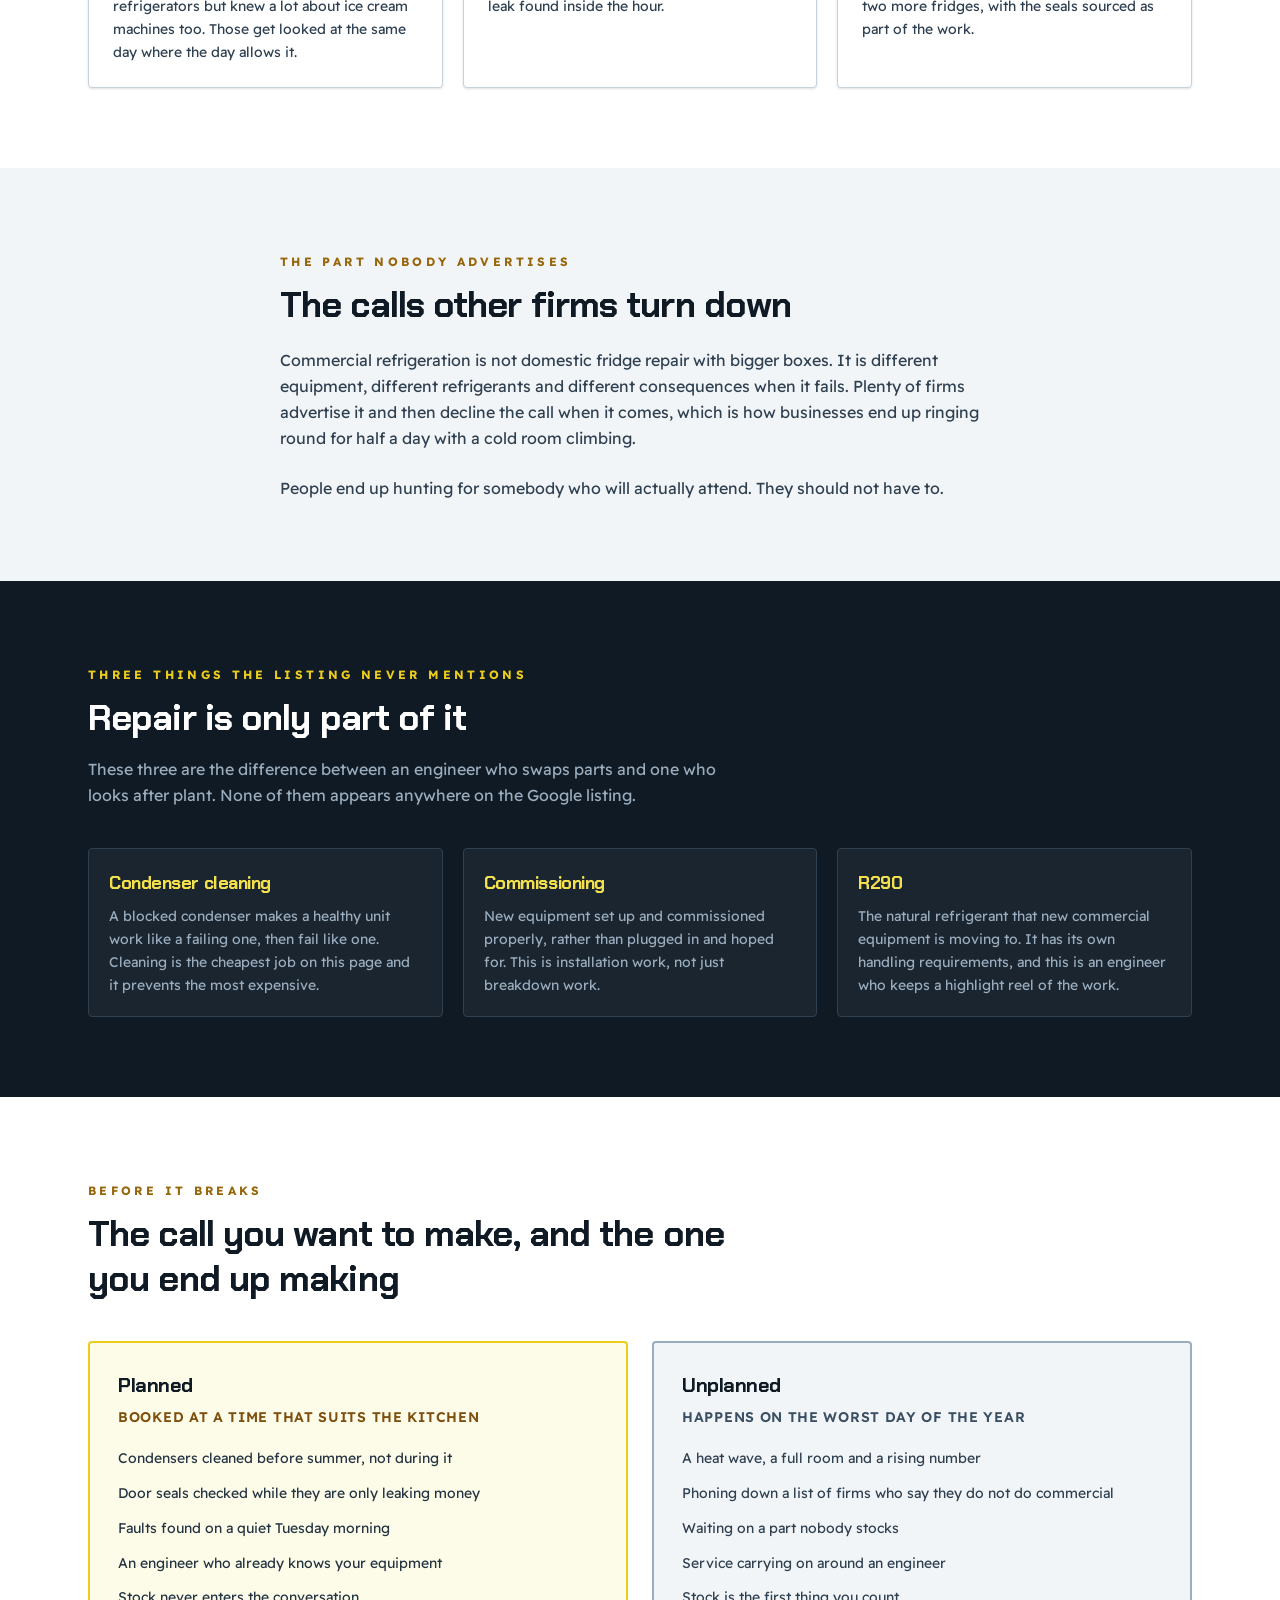
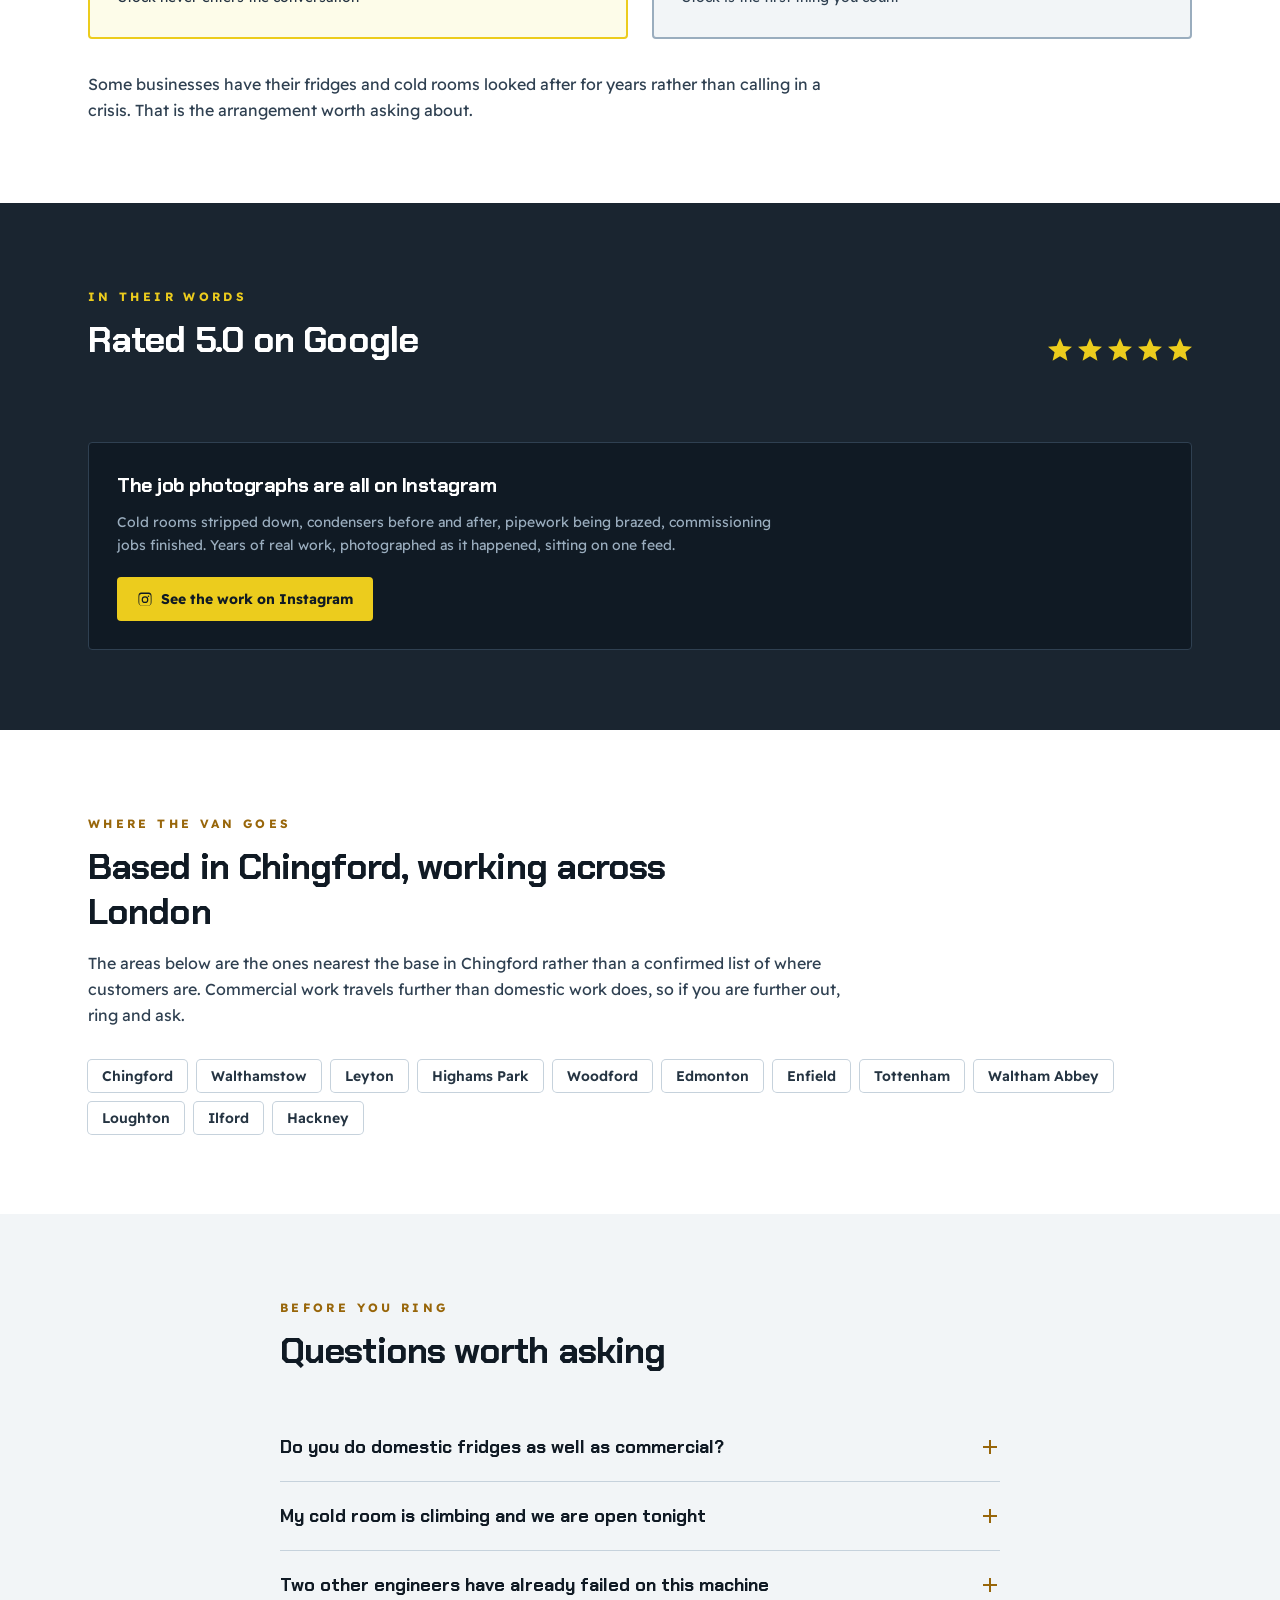
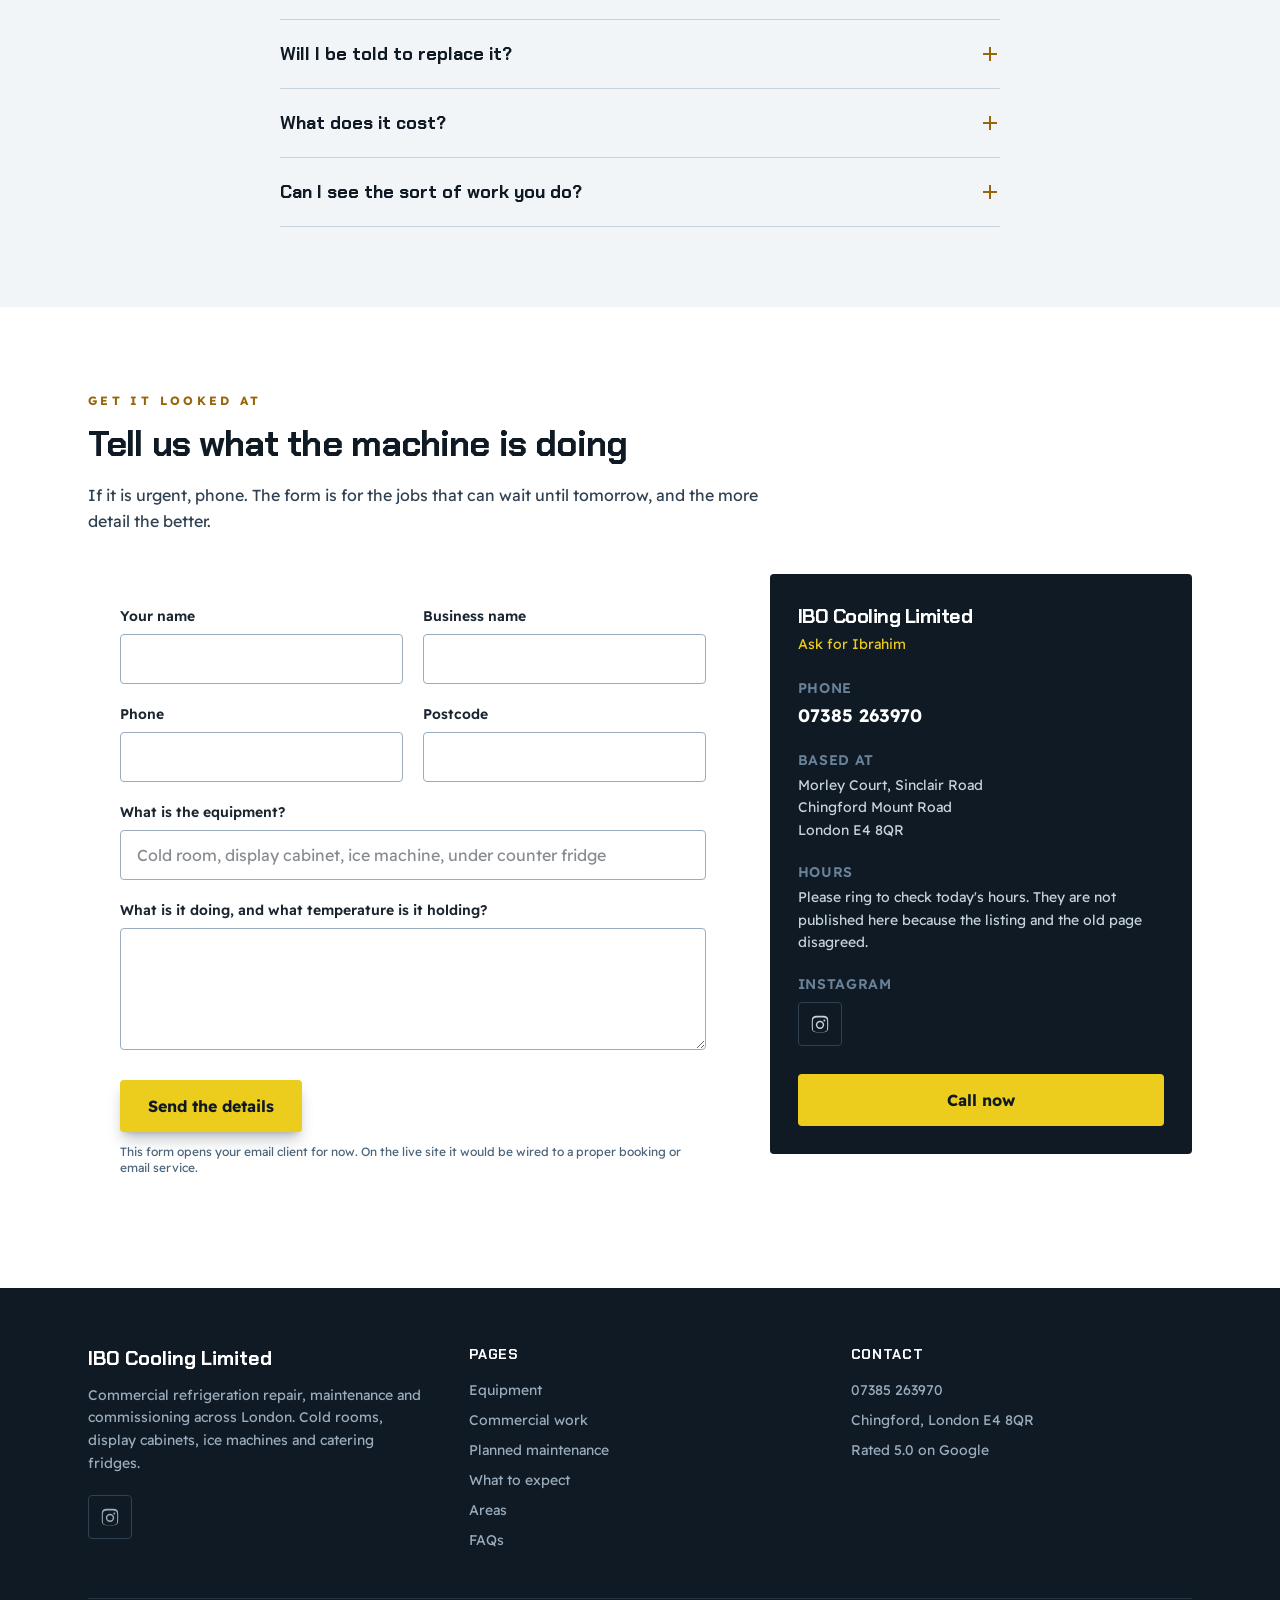
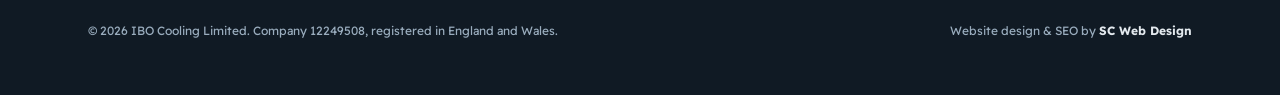
==== commit b3565b6d: "Pipeline V2 retrofit: photographs, own-voice copy, UK English - Both CSS drawings removed; one photo" ====
--- a/preview.html
+++ b/preview.html
@@ -4,11 +4,12 @@
 <meta charset="utf-8">
 <meta name="viewport" content="width=device-width, initial-scale=1">
 <meta name="robots" content="noindex, nofollow">
-<title>PREVIEW: IBO Cooling Limited Website Concept</title>
+<title>PREVIEW: IBO Cooling Website Concept</title>
 <meta name="description" content="Commercial refrigeration repair across London. Cold rooms, display cabinets, ice machines and catering fridges, repaired by an engineer rated 5.0 on Google. Call Ibrahim on 07385 263970.">
 <meta name="theme-color" content="#101a24">
 <link rel="canonical" href="https://ibocooling.com/">
-<meta property="og:type" content="website">
+<meta property="og:image" content="https://ibocooling.com/images/gauges.jpg">
+  <meta property="og:type" content="website">
 <meta property="og:title" content="IBO Cooling Limited | Commercial Refrigeration Repair, London">
 <meta property="og:description" content="Cold rooms, display cabinets, ice machines and catering fridges. Rated 5.0 on Google. Call Ibrahim on 07385 263970.">
 <meta property="og:locale" content="en_GB">
@@ -62,11 +63,12 @@
 </style>
 </head>
 <body class="bg-brand-50 text-brand-950 antialiased">
-
 <div class="preview-banner">
   🔒 <strong>PREVIEW ONLY</strong>: an unpublished design concept prepared for IBO Cooling Limited. Not a live website, and the booking form is disabled here.
 </div>
 <div class="watermark-overlay" aria-hidden="true"></div>
+
+
 
 <a href="#main" class="sr-only focus:not-sr-only focus:absolute focus:left-4 focus:top-4 focus:z-50 focus:rounded-sm focus:bg-accent-400 focus:px-4 focus:py-2 focus:font-bold focus:text-brand-950">Skip to content</a>
 
@@ -81,7 +83,7 @@
       <a href="#equipment" class="text-sm font-medium text-brand-200 transition hover:text-accent-300">Equipment</a>
       <a href="#commercial" class="text-sm font-medium text-brand-200 transition hover:text-accent-300">Commercial</a>
       <a href="#maintenance" class="text-sm font-medium text-brand-200 transition hover:text-accent-300">Maintenance</a>
-      <a href="#reviews" class="text-sm font-medium text-brand-200 transition hover:text-accent-300">Reviews</a>
+      <a href="#reviews" class="text-sm font-medium text-brand-200 transition hover:text-accent-300">What to expect</a>
       <a href="#areas" class="text-sm font-medium text-brand-200 transition hover:text-accent-300">Areas</a>
       <a href="#faq" class="text-sm font-medium text-brand-200 transition hover:text-accent-300">FAQs</a>
     </nav>
@@ -100,7 +102,7 @@
       <a href="#equipment" class="border-b border-brand-800 py-3 text-brand-100">Equipment</a>
       <a href="#commercial" class="border-b border-brand-800 py-3 text-brand-100">Commercial</a>
       <a href="#maintenance" class="border-b border-brand-800 py-3 text-brand-100">Maintenance</a>
-      <a href="#reviews" class="border-b border-brand-800 py-3 text-brand-100">Reviews</a>
+      <a href="#reviews" class="border-b border-brand-800 py-3 text-brand-100">What to expect</a>
       <a href="#areas" class="border-b border-brand-800 py-3 text-brand-100">Areas</a>
       <a href="#faq" class="border-b border-brand-800 py-3 text-brand-100">FAQs</a>
       <a href="tel:+447385263970" class="mt-3 rounded-sm bg-accent-400 px-5 py-3 text-center font-bold text-brand-950">Call 07385 263970</a>
@@ -120,10 +122,7 @@
         <h1 class="font-display text-4xl font-bold leading-[1.05] tracking-tight text-white sm:text-5xl lg:text-6xl">Back to two degrees.</h1>
         <p class="mt-5 max-w-xl text-lg leading-relaxed text-brand-200">Cold rooms, display cabinets, ice machines and the catering equipment a business cannot trade without. Repaired across London by Ibrahim at IBO Cooling.</p>
 
-        <blockquote class="mt-6 max-w-xl border-l-2 border-accent-400 pl-4 text-brand-300">
-          <p class="text-base italic leading-relaxed">"Ibrahim done a perfect job with our cold room, was running at high temperatures since our heat wave, he spent the day here, once he was done the temperatures of the cold room dropped back down to 2 degrees within the matter of half hour."</p>
-          <cite class="mt-2 block text-xs font-semibold not-italic uppercase tracking-wider text-brand-400">Google review</cite>
-        </blockquote>
+        
 
         <div class="mt-8 flex flex-wrap items-center gap-3">
           <a href="tel:+447385263970" class="btn-primary">Call 07385 263970</a>
@@ -135,23 +134,11 @@
         <p class="mt-4 text-sm text-brand-400">Rated 5.0 on Google. Ask for Ibrahim.</p>
       </div>
 
-      <div class="draw-wrap">
-        <div class="chiller" role="img" aria-label="Illustration of an upright glass door display chiller, its controller reading two degrees">
-          <span class="ch-case"></span>
-          <span class="ch-glass"></span>
-          <span class="ch-shelf ch-sh1"></span>
-          <span class="ch-shelf ch-sh2"></span>
-          <span class="ch-shelf ch-sh3"></span>
-          <span class="ch-bottle ch-b1"></span><span class="ch-bottle ch-b2"></span><span class="ch-bottle ch-b3"></span><span class="ch-bottle ch-b4"></span>
-          <span class="ch-bottle ch-b5"></span><span class="ch-bottle ch-b6"></span><span class="ch-bottle ch-b7"></span><span class="ch-bottle ch-b8"></span>
-          <span class="ch-bottle ch-b9"></span><span class="ch-bottle ch-b10"></span><span class="ch-bottle ch-b11"></span><span class="ch-bottle ch-b12"></span>
-          <span class="ch-panel"></span>
-          <span class="ch-readout">2.0 &deg;C</span>
-          <span class="ch-led"></span>
-          <span class="ch-handle"></span>
-          <span class="ch-foot ch-f1"></span>
-          <span class="ch-foot ch-f2"></span>
-        </div>
+      <div>
+          <figure class="photo-frame aspect-[1/1]">
+            <img src="images/gauges.jpg" width="1400" height="1370" alt="A refrigerant manifold gauge set, red and blue dials, held in an engineer&rsquo;s hands." decoding="async">
+          </figure>
+          <p class="mt-3 text-center text-sm text-brand-500">Stock photograph, not this engineer.</p>
       </div>
     </div>
   </section>
@@ -160,8 +147,7 @@
        are stock, and a customer said exactly that. -->
   <section class="bg-accent-400">
     <div class="mx-auto max-w-6xl px-4 py-8 sm:px-6">
-      <p class="font-display text-xl font-bold leading-snug text-brand-950 sm:text-2xl">"Sorted my freezer out in the same day and saved my stock."</p>
-      <p class="mt-2 text-sm font-semibold text-brand-800">A freezer going down in a kitchen is not an inconvenience. It is everything inside it.</p>
+      <p class="font-display text-xl font-bold leading-snug text-brand-950 sm:text-2xl">A freezer sorted the same day is a freezer full of stock you did not have to throw away.</p>
     </div>
   </section>
 
@@ -176,7 +162,7 @@
       <div class="mt-10 grid gap-5 sm:grid-cols-2 lg:grid-cols-3">
         <article class="card">
           <h3 class="font-display text-lg">Cold rooms</h3>
-          <p class="mt-2 text-sm leading-relaxed text-brand-700">Walk-in rooms running warm, iced up or failing to hold temperature. One customer's room came back down to 2 degrees within half an hour of the repair finishing.</p>
+          <p class="mt-2 text-sm leading-relaxed text-brand-700">Walk-in rooms running warm, iced up or failing to hold temperature. A room that has been climbing for days can be back down to 2 degrees within half an hour of the repair finishing.</p>
         </article>
         <article class="card">
           <h3 class="font-display text-lg">Display cabinets and chillers</h3>
@@ -184,15 +170,15 @@
         </article>
         <article class="card">
           <h3 class="font-display text-lg">Ice machines</h3>
-          <p class="mt-2 text-sm leading-relaxed text-brand-700">Ice machine repair is one of the subjects Google has picked out of the reviews on its own. Bars and takeaways stop serving without one.</p>
+          <p class="mt-2 text-sm leading-relaxed text-brand-700">Ice machine repair is a job in its own right here. Bars and takeaways stop serving without one.</p>
         </article>
         <article class="card">
           <h3 class="font-display text-lg">Soft serve and ice cream machines</h3>
-          <p class="mt-2 text-sm leading-relaxed text-brand-700">A customer with a broken soft serve machine wrote that he specialises in refrigerators but knew a lot about ice cream machines too. That customer had the machine looked at the same day.</p>
+          <p class="mt-2 text-sm leading-relaxed text-brand-700">A broken soft serve machine can shut a counter down, and one specialises in refrigerators but knew a lot about ice cream machines too. Those get looked at the same day where the day allows it.</p>
         </article>
         <article class="card">
           <h3 class="font-display text-lg">Under counter and prep fridges</h3>
-          <p class="mt-2 text-sm leading-relaxed text-brand-700">The units built into a service line. Reviews name a single door Williams fridge diagnosed with a slow leak inside the hour.</p>
+          <p class="mt-2 text-sm leading-relaxed text-brand-700">The units built into a service line. A single door under counter fridge can have a slow leak found inside the hour.</p>
         </article>
         <article class="card">
           <h3 class="font-display text-lg">Freezers, seals and doors</h3>
@@ -205,39 +191,17 @@
   <!-- THE COMMERCIAL SECTION. Two separate customers wrote that they could not
        find anyone else to do this work. That is the whole pitch. -->
   <section id="commercial" class="bg-brand-50">
-    <div class="mx-auto grid max-w-6xl items-center gap-12 px-4 py-16 sm:px-6 lg:grid-cols-2 lg:py-20">
+    <div class="mx-auto max-w-3xl px-4 py-16 sm:px-6 lg:py-20">
       <div>
         <span class="section-eyebrow">The part nobody advertises</span>
-        <h2 class="text-3xl leading-tight sm:text-4xl">Two customers wrote that nobody else would take the job</h2>
-        <p class="mt-5 text-base leading-relaxed text-brand-700">Commercial refrigeration is not domestic fridge repair with bigger boxes. It is different equipment, different refrigerants and different consequences when it fails. Plenty of firms advertise it and then decline the call.</p>
-
-        <blockquote class="mt-6 border-l-2 border-accent-500 pl-4">
-          <p class="text-base italic leading-relaxed text-brand-800">"After calling several advertised commercial companies, all stated they don't do commercial units. I came across IBO Cooling Ltd. They attended the site the same day and got all working within a few hours."</p>
-          <cite class="mt-2 block text-xs font-semibold not-italic uppercase tracking-wider text-brand-500">Google review, restaurant</cite>
-        </blockquote>
-
-        <blockquote class="mt-5 border-l-2 border-accent-500 pl-4">
-          <p class="text-base italic leading-relaxed text-brand-800">"Found Ibraheem by chance, had various commercial fridge/freezer issues and after almost giving up calling around everywhere, Ibraheem was recommended to me and he's been my go to guy for everything from servicing all my large equipment to..."</p>
-          <cite class="mt-2 block text-xs font-semibold not-italic uppercase tracking-wider text-brand-500">Google review</cite>
-        </blockquote>
-
-        <p class="mt-6 text-base leading-relaxed text-brand-700">Both of those people had to hunt. Neither of them should have had to.</p>
-      </div>
-
-      <div class="draw-wrap">
-        <div class="cond" role="img" aria-label="Illustration of a wall mounted condensing unit with a fan, cooling fins and insulated pipework">
-          <span class="cd-wall"></span>
-          <span class="cd-brkt cd-br1"></span>
-          <span class="cd-brkt cd-br2"></span>
-          <span class="cd-case"></span>
-          <span class="cd-fin cd-fn1"></span><span class="cd-fin cd-fn2"></span><span class="cd-fin cd-fn3"></span><span class="cd-fin cd-fn4"></span><span class="cd-fin cd-fn5"></span>
-          <span class="cd-ring"></span>
-          <span class="cd-grille"></span>
-          <span class="cd-blade cd-bl1"></span><span class="cd-blade cd-bl2"></span><span class="cd-blade cd-bl3"></span><span class="cd-blade cd-bl4"></span><span class="cd-blade cd-bl5"></span>
-          <span class="cd-hub"></span>
-          <span class="cd-pipe"></span>
-          <span class="cd-lag"></span>
-        </div>
+        <h2 class="text-3xl leading-tight sm:text-4xl">The calls other firms turn down</h2>
+        <p class="mt-5 text-base leading-relaxed text-brand-700">Commercial refrigeration is not domestic fridge repair with bigger boxes. It is different equipment, different refrigerants and different consequences when it fails. Plenty of firms advertise it and then decline the call when it comes, which is how businesses end up ringing round for half a day with a cold room climbing.</p>
+
+        
+
+        
+
+        <p class="mt-6 text-base leading-relaxed text-brand-700">People end up hunting for somebody who will actually attend. They should not have to.</p>
       </div>
     </div>
   </section>
@@ -248,7 +212,7 @@
     <div class="mx-auto max-w-6xl px-4 py-16 sm:px-6 lg:py-20">
       <span class="mb-3 inline-block text-xs font-bold uppercase tracking-[0.28em] text-accent-400">Three things the listing never mentions</span>
       <h2 class="max-w-2xl text-3xl leading-tight text-white sm:text-4xl">Repair is only part of it</h2>
-      <p class="mt-4 max-w-2xl text-base leading-relaxed text-brand-300">These are the three subjects IBO Cooling keeps as saved highlights on Instagram. They are the difference between an engineer who swaps parts and one who looks after plant.</p>
+      <p class="mt-4 max-w-2xl text-base leading-relaxed text-brand-300">These three are the difference between an engineer who swaps parts and one who looks after plant. None of them appears anywhere on the Google listing.</p>
 
       <div class="mt-10 grid gap-5 sm:grid-cols-3">
         <div class="spec">
@@ -299,11 +263,8 @@
         </div>
       </div>
 
-      <p class="mt-8 max-w-3xl text-base leading-relaxed text-brand-700">One customer has been having their fridges and cold rooms looked after for years rather than calling in a crisis. That is the arrangement worth asking about.</p>
-      <blockquote class="mt-5 max-w-3xl border-l-2 border-accent-500 pl-4">
-        <p class="text-base italic leading-relaxed text-brand-800">"Always fixed and finds the problems of our fridges and cold rooms at our family restaurant. We have been working with IBO Cooling for over 2 years now and are very happy."</p>
-        <cite class="mt-2 block text-xs font-semibold not-italic uppercase tracking-wider text-brand-500">Google review, family restaurant</cite>
-      </blockquote>
+      <p class="mt-8 max-w-3xl text-base leading-relaxed text-brand-700">Some businesses have their fridges and cold rooms looked after for years rather than calling in a crisis. That is the arrangement worth asking about.</p>
+      
     </div>
   </section>
 
@@ -325,18 +286,9 @@
       </div>
 
       <div class="mt-10 grid gap-5 md:grid-cols-3">
-        <blockquote class="rounded-sm border border-brand-700 bg-brand-950 p-6">
-          <p class="text-sm italic leading-relaxed text-brand-200">"Sorted my 8 year old ice cream display cabinet which became inoperable in the hands of two repairmen during the covid period, started to work again in its old performance."</p>
-          <cite class="mt-4 block text-xs font-semibold not-italic uppercase tracking-wider text-accent-400">Kadime S.</cite>
-        </blockquote>
-        <blockquote class="rounded-sm border border-brand-700 bg-brand-950 p-6">
-          <p class="text-sm italic leading-relaxed text-brand-200">"He diagnosed a slow leak on our single door Williams fridge within the hour and gave us a few options for repair / replacement depending on budget. 10/10 work, communication and most importantly he is honest and won't rip you off."</p>
-          <cite class="mt-4 block text-xs font-semibold not-italic uppercase tracking-wider text-accent-400">Ozy G.</cite>
-        </blockquote>
-        <blockquote class="rounded-sm border border-brand-700 bg-brand-950 p-6">
-          <p class="text-sm italic leading-relaxed text-brand-200">"I'm normally very careful when recommending tradesmen but Ibo is one reliable person and I would recommend with ease."</p>
-          <cite class="mt-4 block text-xs font-semibold not-italic uppercase tracking-wider text-accent-400">Ed K.</cite>
-        </blockquote>
+        
+        
+        
       </div>
 
       <div class="mt-10 rounded-sm border border-brand-700 bg-brand-950 p-7">
@@ -396,7 +348,7 @@
             <svg class="faq-icon h-5 w-5 shrink-0 text-accent-700 transition-transform" viewBox="0 0 20 20" fill="currentColor" aria-hidden="true"><path d="M9 3h2v14H9z"/><path d="M3 9h14v2H3z"/></svg>
           </button>
           <div class="hidden pb-5">
-            <p class="text-base leading-relaxed text-brand-700">Phone rather than email. Several customers describe same day attendance, including one who had already been turned down by other firms. Nothing on this page is a guarantee of a same day slot, so the honest answer is to call and ask what today looks like.</p>
+            <p class="text-base leading-relaxed text-brand-700">Phone rather than email. Same day attendance happens regularly, including for businesses already turned down by other firms. Nothing on this page is a guarantee of a same day slot, so the honest answer is to call and ask what today looks like.</p>
           </div>
         </div>
 
@@ -406,7 +358,7 @@
             <svg class="faq-icon h-5 w-5 shrink-0 text-accent-700 transition-transform" viewBox="0 0 20 20" fill="currentColor" aria-hidden="true"><path d="M9 3h2v14H9z"/><path d="M3 9h14v2H3z"/></svg>
           </button>
           <div class="hidden pb-5">
-            <p class="text-base leading-relaxed text-brand-700">That has happened before. An eight year old ice cream display cabinet that had defeated two repairers was brought back to its old performance, and it is one of the reviews on this page. Say so when you ring, because it changes what gets checked first.</p>
+            <p class="text-base leading-relaxed text-brand-700">That has happened before. An eight year old ice cream display cabinet that had defeated two repairers was brought back to its old performance, and it is a common enough fault to be worth mentioning. Say so when you ring, because it changes what gets checked first.</p>
           </div>
         </div>
 
@@ -416,7 +368,7 @@
             <svg class="faq-icon h-5 w-5 shrink-0 text-accent-700 transition-transform" viewBox="0 0 20 20" fill="currentColor" aria-hidden="true"><path d="M9 3h2v14H9z"/><path d="M3 9h14v2H3z"/></svg>
           </button>
           <div class="hidden pb-5">
-            <p class="text-base leading-relaxed text-brand-700">One customer described being given a few options for repair or replacement depending on budget, and called the advice honest. Another mentions advice given after the job was finished rather than just an invoice.</p>
+            <p class="text-base leading-relaxed text-brand-700">You get a few options for repair or replacement depending on budget, and an honest view of which is worth doing. Another mentions advice given after the job was finished rather than just an invoice.</p>
           </div>
         </div>
 
@@ -426,7 +378,7 @@
             <svg class="faq-icon h-5 w-5 shrink-0 text-accent-700 transition-transform" viewBox="0 0 20 20" fill="currentColor" aria-hidden="true"><path d="M9 3h2v14H9z"/><path d="M3 9h14v2H3z"/></svg>
           </button>
           <div class="hidden pb-5">
-            <p class="text-base leading-relaxed text-brand-700">There are no prices on this page, because a cold room, a soft serve machine and a door seal are not the same job. Fair pricing is the single most common subject in the reviews, and one customer noted parts being sourced at a reasonable price rather than marked up.</p>
+            <p class="text-base leading-relaxed text-brand-700">There are no prices on this page, because a cold room, a soft serve machine and a door seal are not the same job. Fair pricing is what this business is known for, and parts get sourced at a reasonable price rather than marked up.</p>
           </div>
         </div>
 
@@ -436,7 +388,7 @@
             <svg class="faq-icon h-5 w-5 shrink-0 text-accent-700 transition-transform" viewBox="0 0 20 20" fill="currentColor" aria-hidden="true"><path d="M9 3h2v14H9z"/><path d="M3 9h14v2H3z"/></svg>
           </button>
           <div class="hidden pb-5">
-            <p class="text-base leading-relaxed text-brand-700">Yes, on the Instagram feed linked from this page. One customer wrote that he checked past jobs there before making contact, which is exactly what it is for.</p>
+            <p class="text-base leading-relaxed text-brand-700">Yes, on the Instagram feed linked from this page. People check past jobs there before making contact, which is exactly what it is for.</p>
           </div>
         </div>
       </div>
@@ -450,7 +402,7 @@
       <p class="mt-4 max-w-2xl text-base leading-relaxed text-brand-700">If it is urgent, phone. The form is for the jobs that can wait until tomorrow, and the more detail the better.</p>
 
       <div class="mt-10 grid gap-8 lg:grid-cols-5">
-        <form id="preview-form" class="lg:col-span-3 rounded-2xl bg-white p-6 sm:p-8">
+        <form class="lg:col-span-3 rounded-2xl bg-white p-6 sm:p-8" action="mailto:ibrahim@ibocooling.com" method="post" enctype="text/plain">
           <div class="grid gap-5 sm:grid-cols-2">
             <div>
               <label for="name" class="block text-sm font-semibold text-brand-900">Your name</label>
@@ -478,7 +430,7 @@
             <textarea id="fault" name="fault" rows="4" class="mt-2 w-full rounded-sm border border-brand-300 px-4 py-3 text-base focus:border-brand-600 focus:outline-none focus:ring-2 focus:ring-accent-200"></textarea>
           </div>
           <button type="submit" class="btn-primary mt-6 w-full sm:w-auto">Send the details</button>
-          <p id="preview-form-note" class="mt-3 text-xs text-brand-500">🔒 Preview mode: this form is disabled and won't send anything. It becomes fully functional on the live site.</p>
+          <p class="mt-3 text-xs text-brand-500">This form opens your email client for now. On the live site it would be wired to a proper booking or email service.</p>
         </form>
 
         <div class="lg:col-span-2">
@@ -534,7 +486,7 @@
           <li><a href="#equipment" class="transition hover:text-accent-300">Equipment</a></li>
           <li><a href="#commercial" class="transition hover:text-accent-300">Commercial work</a></li>
           <li><a href="#maintenance" class="transition hover:text-accent-300">Planned maintenance</a></li>
-          <li><a href="#reviews" class="transition hover:text-accent-300">Reviews</a></li>
+          <li><a href="#reviews" class="transition hover:text-accent-300">What to expect</a></li>
           <li><a href="#areas" class="transition hover:text-accent-300">Areas</a></li>
           <li><a href="#faq" class="transition hover:text-accent-300">FAQs</a></li>
         </ul>
@@ -551,7 +503,7 @@
 
     <div class="mt-12 flex flex-col gap-3 border-t border-brand-800 pt-6 text-xs sm:flex-row sm:items-center sm:justify-between">
       <p>&copy; <span id="year">2026</span> IBO Cooling Limited. Company 12249508, registered in England and Wales.</p>
-      <p>Website design &amp; SEO by <span class="font-bold text-brand-100">SC Web Design</span> (unpublished preview)</p>
+      <p>Website design &amp; SEO by <span class="font-bold text-brand-100">SC Web Design</span></p>
     </div>
   </div>
 </footer>
@@ -561,16 +513,5 @@
 </div>
 
 <script src="js/main.js"></script>
-<script>
-  const previewForm = document.getElementById('preview-form');
-  if (previewForm) {
-    previewForm.addEventListener('submit', (e) => {
-      e.preventDefault();
-      const note = document.getElementById('preview-form-note');
-      note.textContent = "🔒 This is a preview, so booking requests can't be sent yet. This form goes live when the site is published.";
-      note.classList.add('font-bold');
-    });
-  }
-</script>
 </body>
 </html>
--- a/css/style.css
+++ b/css/style.css
@@ -1,2 +1,2 @@
 /*! tailwindcss v4.3.3 | MIT License | https://tailwindcss.com */
-@layer properties{@supports (((-webkit-hyphens:none)) and (not (margin-trim:inline))) or ((-moz-orient:inline) and (not (color:rgb(from red r g b)))){*,:before,:after,::backdrop{--tw-translate-x:0;--tw-translate-y:0;--tw-translate-z:0;--tw-space-y-reverse:0;--tw-border-style:solid;--tw-leading:initial;--tw-font-weight:initial;--tw-tracking:initial;--tw-shadow:0 0 #0000;--tw-shadow-color:initial;--tw-shadow-alpha:100%;--tw-inset-shadow:0 0 #0000;--tw-inset-shadow-color:initial;--tw-inset-shadow-alpha:100%;--tw-ring-color:initial;--tw-ring-shadow:0 0 #0000;--tw-inset-ring-color:initial;--tw-inset-ring-shadow:0 0 #0000;--tw-ring-inset:initial;--tw-ring-offset-width:0px;--tw-ring-offset-color:#fff;--tw-ring-offset-shadow:0 0 #0000;--tw-backdrop-blur:initial;--tw-backdrop-brightness:initial;--tw-backdrop-contrast:initial;--tw-backdrop-grayscale:initial;--tw-backdrop-hue-rotate:initial;--tw-backdrop-invert:initial;--tw-backdrop-opacity:initial;--tw-backdrop-saturate:initial;--tw-backdrop-sepia:initial;--tw-duration:initial}}}@layer theme{:root,:host{--font-sans:-apple-system, BlinkMacSystemFont, "Segoe UI", Roboto, "Helvetica Neue", "Noto Sans", Arial, sans-serif, "Apple Color Emoji", "Segoe UI Emoji", "Segoe UI Symbol", "Noto Color Emoji";--font-mono:ui-monospace, SFMono-Regular, Menlo, Monaco, Consolas, "Liberation Mono", "Courier New", monospace;--color-white:#fff;--spacing:.25rem;--container-xl:36rem;--container-2xl:42rem;--container-3xl:48rem;--container-6xl:72rem;--text-xs:.75rem;--text-xs--line-height:calc(1 / .75);--text-sm:.875rem;--text-sm--line-height:calc(1.25 / .875);--text-base:1rem;--text-base--line-height:calc(1.5 / 1);--text-lg:1.125rem;--text-lg--line-height:calc(1.75 / 1.125);--text-xl:1.25rem;--text-xl--line-height:calc(1.75 / 1.25);--text-2xl:1.5rem;--text-2xl--line-height:calc(2 / 1.5);--text-3xl:1.875rem;--text-3xl--line-height:calc(2.25 / 1.875);--text-4xl:2.25rem;--text-4xl--line-height:calc(2.5 / 2.25);--text-5xl:3rem;--text-5xl--line-height:1;--text-6xl:3.75rem;--text-6xl--line-height:1;--font-weight-medium:500;--font-weight-semibold:600;--font-weight-bold:700;--tracking-tight:-.025em;--tracking-wider:.05em;--leading-tight:1.25;--leading-snug:1.375;--leading-relaxed:1.625;--radius-sm:.25rem;--radius-md:.375rem;--radius-2xl:1rem;--default-transition-duration:.15s;--default-transition-timing-function:cubic-bezier(.4, 0, .2, 1);--default-font-family:var(--font-sans);--default-mono-font-family:var(--font-mono);--font-display:"Chakra Petch", ui-sans-serif, system-ui, sans-serif;--font-body:"Readex Pro", ui-sans-serif, system-ui, sans-serif;--color-brand-50:#f2f5f7;--color-brand-100:#e3e9ee;--color-brand-200:#c6d2dc;--color-brand-300:#9aadbe;--color-brand-400:#68829a;--color-brand-500:#4a647c;--color-brand-600:#3a4f63;--color-brand-700:#2f4051;--color-brand-800:#253442;--color-brand-900:#1a2530;--color-brand-950:#101a24;--color-accent-50:#fdfce9;--color-accent-200:#f8ef8e;--color-accent-300:#f3e04d;--color-accent-400:#eccc1d;--color-accent-500:#dcb50c;--color-accent-700:#98660a;--color-accent-800:#7e5010}}@layer base{*,:after,:before,::backdrop{box-sizing:border-box;border:0 solid;margin:0;padding:0}::file-selector-button{box-sizing:border-box;border:0 solid;margin:0;padding:0}html,:host{-webkit-text-size-adjust:100%;tab-size:4;line-height:1.5;font-family:var(--default-font-family,-apple-system, BlinkMacSystemFont, "Segoe UI", Roboto, "Helvetica Neue", "Noto Sans", Arial, sans-serif, "Apple Color Emoji", "Segoe UI Emoji", "Segoe UI Symbol", "Noto Color Emoji");font-feature-settings:var(--default-font-feature-settings,normal);font-variation-settings:var(--default-font-variation-settings,normal);-webkit-tap-highlight-color:transparent}hr{height:0;color:inherit;border-top-width:1px}abbr:where([title]){-webkit-text-decoration:underline dotted;text-decoration:underline dotted}h1,h2,h3,h4,h5,h6{font-size:inherit;font-weight:inherit}a{color:inherit;-webkit-text-decoration:inherit;-webkit-text-decoration:inherit;-webkit-text-decoration:inherit;text-decoration:inherit}b,strong{font-weight:bolder}code,kbd,samp,pre{font-family:var(--default-mono-font-family,ui-monospace, SFMono-Regular, Menlo, Monaco, Consolas, "Liberation Mono", "Courier New", monospace);font-feature-settings:var(--default-mono-font-feature-settings,normal);font-variation-settings:var(--default-mono-font-variation-settings,normal);font-size:1em}small{font-size:80%}sub,sup{vertical-align:baseline;font-size:75%;line-height:0;position:relative}sub{bottom:-.25em}sup{top:-.5em}table{text-indent:0;border-color:inherit;border-collapse:collapse}:-moz-focusring:where(:not(iframe)){outline:auto}progress{vertical-align:baseline}summary{display:list-item}ol,ul,menu{list-style:none}img,svg,video,canvas,audio,iframe,embed,object{vertical-align:middle;display:block}img,video{max-width:100%;height:auto}button,input,select,optgroup,textarea{font:inherit;font-feature-settings:inherit;font-variation-settings:inherit;letter-spacing:inherit;color:inherit;opacity:1;background-color:#0000;border-radius:0}::file-selector-button{font:inherit;font-feature-settings:inherit;font-variation-settings:inherit;letter-spacing:inherit;color:inherit;opacity:1;background-color:#0000;border-radius:0}:where(select:is([multiple],[size])) optgroup{font-weight:bolder}:where(select:is([multiple],[size])) optgroup option{padding-inline-start:20px}::file-selector-button{margin-inline-end:4px}::placeholder{opacity:1}@supports (not ((-webkit-appearance:-apple-pay-button))) or (contain-intrinsic-size:1px){::placeholder{color:currentColor}@supports (color:color-mix(in lab, red, red)){::placeholder{color:color-mix(in oklab, currentcolor 50%, transparent)}}}textarea{resize:vertical}::-webkit-search-decoration{-webkit-appearance:none}::-webkit-date-and-time-value{min-height:1lh;text-align:inherit}::-webkit-datetime-edit{display:inline-flex}::-webkit-datetime-edit-fields-wrapper{padding:0}::-webkit-datetime-edit{padding-block:0}::-webkit-datetime-edit-year-field{padding-block:0}::-webkit-datetime-edit-month-field{padding-block:0}::-webkit-datetime-edit-day-field{padding-block:0}::-webkit-datetime-edit-hour-field{padding-block:0}::-webkit-datetime-edit-minute-field{padding-block:0}::-webkit-datetime-edit-second-field{padding-block:0}::-webkit-datetime-edit-millisecond-field{padding-block:0}::-webkit-datetime-edit-meridiem-field{padding-block:0}::-webkit-calendar-picker-indicator{line-height:1}:-moz-ui-invalid{box-shadow:none}button,input:where([type=button],[type=reset],[type=submit]){appearance:button}::file-selector-button{appearance:button}::-webkit-inner-spin-button{height:auto}::-webkit-outer-spin-button{height:auto}[hidden]:where(:not([hidden=until-found])){display:none!important}html{scroll-behavior:smooth}body{font-family:var(--font-body);background-color:var(--color-brand-50);color:var(--color-brand-950);-webkit-font-smoothing:antialiased;-moz-osx-font-smoothing:grayscale}h1,h2,h3,h4{font-family:var(--font-display);--tw-font-weight:var(--font-weight-bold);font-weight:var(--font-weight-bold);--tw-tracking:var(--tracking-tight);letter-spacing:var(--tracking-tight)}}@layer components{.btn-primary{justify-content:center;align-items:center;gap:calc(var(--spacing) * 2);border-radius:var(--radius-sm);background-color:var(--color-accent-400);padding-inline:calc(var(--spacing) * 7);padding-block:calc(var(--spacing) * 3.5);font-size:var(--text-base);line-height:var(--tw-leading,var(--text-base--line-height));--tw-font-weight:var(--font-weight-bold);font-weight:var(--font-weight-bold);color:var(--color-brand-950);--tw-shadow:0 10px 15px -3px var(--tw-shadow-color,#0000001a), 0 4px 6px -4px var(--tw-shadow-color,#0000001a);box-shadow:var(--tw-inset-shadow), var(--tw-inset-ring-shadow), var(--tw-ring-offset-shadow), var(--tw-ring-shadow), var(--tw-shadow);--tw-shadow-color:#101a2440;display:inline-flex}@supports (color:color-mix(in lab, red, red)){.btn-primary{--tw-shadow-color:color-mix(in oklab, color-mix(in oklab, var(--color-brand-950) 25%, transparent) var(--tw-shadow-alpha), transparent)}}.btn-primary{transition-property:color,background-color,border-color,outline-color,text-decoration-color,fill,stroke,--tw-gradient-from,--tw-gradient-via,--tw-gradient-to,opacity,box-shadow,transform,translate,scale,rotate,filter,-webkit-backdrop-filter,backdrop-filter,display,content-visibility,overlay,pointer-events;transition-timing-function:var(--tw-ease,var(--default-transition-timing-function));transition-duration:var(--tw-duration,var(--default-transition-duration))}@media (hover:hover){.btn-primary:hover{background-color:var(--color-accent-300)}}.btn-primary:focus{--tw-outline-style:none;outline-style:none}.btn-primary:focus-visible{--tw-ring-shadow:var(--tw-ring-inset,) 0 0 0 calc(4px + var(--tw-ring-offset-width)) var(--tw-ring-color,currentcolor);box-shadow:var(--tw-inset-shadow), var(--tw-inset-ring-shadow), var(--tw-ring-offset-shadow), var(--tw-ring-shadow), var(--tw-shadow);--tw-ring-color:var(--color-accent-200)}.btn-secondary{justify-content:center;align-items:center;gap:calc(var(--spacing) * 2);border-radius:var(--radius-sm);border-style:var(--tw-border-style);border-width:2px;border-color:var(--color-brand-300);background-color:var(--color-white);padding-inline:calc(var(--spacing) * 7);padding-block:calc(var(--spacing) * 3.5);font-size:var(--text-base);line-height:var(--tw-leading,var(--text-base--line-height));--tw-font-weight:var(--font-weight-bold);font-weight:var(--font-weight-bold);color:var(--color-brand-900);transition-property:color,background-color,border-color,outline-color,text-decoration-color,fill,stroke,--tw-gradient-from,--tw-gradient-via,--tw-gradient-to,opacity,box-shadow,transform,translate,scale,rotate,filter,-webkit-backdrop-filter,backdrop-filter,display,content-visibility,overlay,pointer-events;transition-timing-function:var(--tw-ease,var(--default-transition-timing-function));transition-duration:var(--tw-duration,var(--default-transition-duration));display:inline-flex}@media (hover:hover){.btn-secondary:hover{border-color:var(--color-brand-500);background-color:var(--color-brand-50)}}.btn-secondary:focus{--tw-outline-style:none;outline-style:none}.btn-secondary:focus-visible{--tw-ring-shadow:var(--tw-ring-inset,) 0 0 0 calc(4px + var(--tw-ring-offset-width)) var(--tw-ring-color,currentcolor);box-shadow:var(--tw-inset-shadow), var(--tw-inset-ring-shadow), var(--tw-ring-offset-shadow), var(--tw-ring-shadow), var(--tw-shadow);--tw-ring-color:var(--color-brand-100)}.btn-ghost{justify-content:center;align-items:center;gap:calc(var(--spacing) * 2);border-radius:var(--radius-sm);border-style:var(--tw-border-style);border-width:2px;border-color:var(--color-brand-500);padding-inline:calc(var(--spacing) * 7);padding-block:calc(var(--spacing) * 3.5);font-size:var(--text-base);line-height:var(--tw-leading,var(--text-base--line-height));--tw-font-weight:var(--font-weight-bold);font-weight:var(--font-weight-bold);color:var(--color-brand-100);transition-property:color,background-color,border-color,outline-color,text-decoration-color,fill,stroke,--tw-gradient-from,--tw-gradient-via,--tw-gradient-to,opacity,box-shadow,transform,translate,scale,rotate,filter,-webkit-backdrop-filter,backdrop-filter,display,content-visibility,overlay,pointer-events;transition-timing-function:var(--tw-ease,var(--default-transition-timing-function));transition-duration:var(--tw-duration,var(--default-transition-duration));background-color:#0000;display:inline-flex}@media (hover:hover){.btn-ghost:hover{border-color:var(--color-accent-400);color:var(--color-accent-300)}}.btn-ghost:focus{--tw-outline-style:none;outline-style:none}.btn-ghost:focus-visible{--tw-ring-shadow:var(--tw-ring-inset,) 0 0 0 calc(4px + var(--tw-ring-offset-width)) var(--tw-ring-color,currentcolor);box-shadow:var(--tw-inset-shadow), var(--tw-inset-ring-shadow), var(--tw-ring-offset-shadow), var(--tw-ring-shadow), var(--tw-shadow);--tw-ring-color:var(--color-brand-700)}.section-eyebrow{margin-bottom:calc(var(--spacing) * 3);font-size:var(--text-xs);line-height:var(--tw-leading,var(--text-xs--line-height));--tw-font-weight:var(--font-weight-bold);font-weight:var(--font-weight-bold);--tw-tracking:.28em;letter-spacing:.28em;color:var(--color-accent-700);text-transform:uppercase;display:inline-block}.card{border-radius:var(--radius-sm);border-style:var(--tw-border-style);border-width:1px;border-color:var(--color-brand-200);background-color:var(--color-white);padding:calc(var(--spacing) * 6);--tw-shadow:0 1px 3px 0 var(--tw-shadow-color,#0000001a), 0 1px 2px -1px var(--tw-shadow-color,#0000001a);box-shadow:var(--tw-inset-shadow), var(--tw-inset-ring-shadow), var(--tw-ring-offset-shadow), var(--tw-ring-shadow), var(--tw-shadow);transition-property:color,background-color,border-color,outline-color,text-decoration-color,fill,stroke,--tw-gradient-from,--tw-gradient-via,--tw-gradient-to,opacity,box-shadow,transform,translate,scale,rotate,filter,-webkit-backdrop-filter,backdrop-filter,display,content-visibility,overlay,pointer-events;transition-timing-function:var(--tw-ease,var(--default-transition-timing-function));transition-duration:var(--tw-duration,var(--default-transition-duration))}@media (hover:hover){.card:hover{--tw-translate-y:calc(var(--spacing) * -.5);translate:var(--tw-translate-x) var(--tw-translate-y);--tw-shadow:0 4px 6px -1px var(--tw-shadow-color,#0000001a), 0 2px 4px -2px var(--tw-shadow-color,#0000001a);box-shadow:var(--tw-inset-shadow), var(--tw-inset-ring-shadow), var(--tw-ring-offset-shadow), var(--tw-ring-shadow), var(--tw-shadow)}}.chip{border-radius:var(--radius-sm);background-color:var(--color-white);padding-inline:calc(var(--spacing) * 3.5);padding-block:calc(var(--spacing) * 1.5);font-size:var(--text-sm);line-height:var(--tw-leading,var(--text-sm--line-height));--tw-font-weight:var(--font-weight-semibold);font-weight:var(--font-weight-semibold);color:var(--color-brand-800);--tw-ring-shadow:var(--tw-ring-inset,) 0 0 0 calc(1px + var(--tw-ring-offset-width)) var(--tw-ring-color,currentcolor);box-shadow:var(--tw-inset-shadow), var(--tw-inset-ring-shadow), var(--tw-ring-offset-shadow), var(--tw-ring-shadow), var(--tw-shadow);--tw-ring-color:var(--color-brand-200);align-items:center;display:inline-flex}.spec{border-radius:var(--radius-sm);border-style:var(--tw-border-style);border-width:1px;border-color:var(--color-brand-700);background-color:var(--color-brand-900);padding:calc(var(--spacing) * 5)}.draw-wrap{width:100%;display:block;overflow:hidden}.chiller{width:250px;height:300px;margin-inline:auto;display:block;position:relative}.ch-case{background-color:var(--color-brand-800);border-radius:6px;width:170px;height:250px;display:block;position:absolute;top:20px;left:40px}.ch-glass{background-color:var(--color-brand-600);border-radius:3px;width:142px;height:186px;display:block;position:absolute;top:58px;left:54px}.ch-shelf{background-color:var(--color-brand-300);width:134px;height:7px;display:block;position:absolute;left:58px}.ch-sh1{top:96px}.ch-sh2{top:146px}.ch-sh3{top:196px}.ch-bottle{border-top-left-radius:var(--radius-md);border-top-right-radius:var(--radius-md);display:block;position:absolute}.ch-b1{background-color:var(--color-accent-400);width:16px;height:32px;top:68px;left:66px}.ch-b2{background-color:var(--color-brand-100);width:16px;height:28px;top:72px;left:88px}.ch-b3{background-color:var(--color-accent-300);width:16px;height:34px;top:66px;left:110px}.ch-b4{background-color:var(--color-brand-200);width:16px;height:26px;top:74px;left:132px}.ch-b5{background-color:var(--color-brand-100);width:16px;height:30px;top:120px;left:70px}.ch-b6{background-color:var(--color-accent-400);width:16px;height:34px;top:116px;left:94px}.ch-b7{background-color:var(--color-brand-200);width:16px;height:28px;top:122px;left:118px}.ch-b8{background-color:var(--color-accent-300);width:16px;height:32px;top:118px;left:142px}.ch-b9{background-color:var(--color-accent-300);width:16px;height:28px;top:172px;left:66px}.ch-b10{background-color:var(--color-brand-100);width:16px;height:32px;top:168px;left:90px}.ch-b11{background-color:var(--color-accent-400);width:16px;height:26px;top:174px;left:114px}.ch-b12{background-color:var(--color-brand-200);width:16px;height:30px;top:170px;left:138px}.ch-panel{background-color:var(--color-brand-950);border-radius:3px;width:142px;height:26px;display:block;position:absolute;top:28px;left:54px}.ch-readout{--tw-font-weight:var(--font-weight-bold);font-weight:var(--font-weight-bold);width:60px;height:20px;font-family:var(--font-display);color:var(--color-accent-300);font-size:15px;line-height:20px;display:block;position:absolute;top:31px;left:62px}.ch-led{background-color:var(--color-accent-400);border-radius:3.40282e38px;width:8px;height:8px;display:block;position:absolute;top:37px;left:180px}.ch-handle{border-radius:var(--radius-sm);background-color:var(--color-brand-300);width:10px;height:80px;display:block;position:absolute;top:110px;left:190px}.ch-foot{border-bottom-right-radius:var(--radius-sm);border-bottom-left-radius:var(--radius-sm);background-color:var(--color-brand-900);width:18px;height:20px;display:block;position:absolute;top:262px}.ch-f1{left:56px}.ch-f2{left:176px}.cond{width:260px;height:220px;margin-inline:auto;display:block;position:relative}.cd-wall{background-color:var(--color-brand-200);background-image:repeating-linear-gradient(#101a241a 0 1px,#0000 1px 19px);width:260px;height:152px;display:block;position:absolute;top:0;left:0}.cd-brkt{background-color:var(--color-brand-500);width:14px;height:46px;display:block;position:absolute;top:128px}.cd-br1{left:52px}.cd-br2{left:194px}.cd-case{background-color:var(--color-brand-700);border-radius:4px;width:192px;height:98px;display:block;position:absolute;top:44px;left:34px}.cd-ring{background-color:var(--color-brand-600);border-radius:3.40282e38px;width:74px;height:74px;display:block;position:absolute;top:56px;left:112px}.cd-grille{background-color:var(--color-brand-900);border-radius:3.40282e38px;width:62px;height:62px;display:block;position:absolute;top:62px;left:118px}.cd-blade{background-color:var(--color-brand-400);transform-origin:50% 100%;border-radius:3.40282e38px;width:12px;height:24px;display:block;position:absolute;top:72px;left:143px}.cd-bl1{transform:rotate(0)}.cd-bl2{transform:rotate(72deg)}.cd-bl3{transform:rotate(144deg)}.cd-bl4{transform:rotate(216deg)}.cd-bl5{transform:rotate(288deg)}.cd-hub{background-color:var(--color-brand-200);border-radius:3.40282e38px;width:12px;height:12px;display:block;position:absolute;top:89px;left:143px}.cd-fin{border-radius:var(--radius-sm);background-color:var(--color-brand-500);width:58px;height:7px;display:block;position:absolute;left:46px}.cd-fn1{top:60px}.cd-fn2{top:74px}.cd-fn3{top:88px}.cd-fn4{top:102px}.cd-fn5{top:116px}.cd-pipe{border-bottom-right-radius:var(--radius-sm);border-bottom-left-radius:var(--radius-sm);background-color:var(--color-accent-500);width:14px;height:62px;display:block;position:absolute;top:132px;left:212px}.cd-lag{border-radius:var(--radius-sm);background-color:var(--color-brand-100);width:24px;height:28px;display:block;position:absolute;top:150px;left:207px}.faq-item{border-bottom-style:var(--tw-border-style);border-bottom-width:1px;border-color:var(--color-brand-200)}.js-reveal{--tw-translate-y:calc(var(--spacing) * 4);translate:var(--tw-translate-x) var(--tw-translate-y);opacity:0;transition:opacity .55s,transform .55s}.js-reveal.in{--tw-translate-y:0px;translate:var(--tw-translate-x) var(--tw-translate-y);opacity:1}}@layer utilities{.pointer-events-none{pointer-events:none}.sr-only{clip-path:inset(50%);white-space:nowrap;border-width:0;width:1px;height:1px;margin:-1px;padding:0;position:absolute;overflow:hidden}.absolute{position:absolute}.fixed{position:fixed}.relative{position:relative}.sticky{position:sticky}.inset-0{inset:0}.inset-x-0{inset-inline:0}.top-0{top:0}.bottom-0{bottom:0}.z-40{z-index:40}.mx-auto{margin-inline:auto}.mt-1{margin-top:var(--spacing)}.mt-2{margin-top:calc(var(--spacing) * 2)}.mt-3{margin-top:calc(var(--spacing) * 3)}.mt-4{margin-top:calc(var(--spacing) * 4)}.mt-5{margin-top:calc(var(--spacing) * 5)}.mt-6{margin-top:calc(var(--spacing) * 6)}.mt-7{margin-top:calc(var(--spacing) * 7)}.mt-8{margin-top:calc(var(--spacing) * 8)}.mt-10{margin-top:calc(var(--spacing) * 10)}.mt-12{margin-top:calc(var(--spacing) * 12)}.mb-3{margin-bottom:calc(var(--spacing) * 3)}.mb-4{margin-bottom:calc(var(--spacing) * 4)}.block{display:block}.flex{display:flex}.grid{display:grid}.hidden{display:none}.inline-block{display:inline-block}.inline-flex{display:inline-flex}.h-4{height:calc(var(--spacing) * 4)}.h-5{height:calc(var(--spacing) * 5)}.h-6{height:calc(var(--spacing) * 6)}.h-11{height:calc(var(--spacing) * 11)}.h-12{height:calc(var(--spacing) * 12)}.w-4{width:calc(var(--spacing) * 4)}.w-5{width:calc(var(--spacing) * 5)}.w-6{width:calc(var(--spacing) * 6)}.w-11{width:calc(var(--spacing) * 11)}.w-12{width:calc(var(--spacing) * 12)}.w-full{width:100%}.max-w-2xl{max-width:var(--container-2xl)}.max-w-3xl{max-width:var(--container-3xl)}.max-w-6xl{max-width:var(--container-6xl)}.max-w-xl{max-width:var(--container-xl)}.shrink-0{flex-shrink:0}.translate-y-full{--tw-translate-y:100%;translate:var(--tw-translate-x) var(--tw-translate-y)}.rotate-45{rotate:45deg}.flex-col{flex-direction:column}.flex-wrap{flex-wrap:wrap}.items-baseline{align-items:baseline}.items-center{align-items:center}.items-end{align-items:flex-end}.justify-between{justify-content:space-between}.justify-center{justify-content:center}.gap-1\.5{gap:calc(var(--spacing) * 1.5)}.gap-2{gap:calc(var(--spacing) * 2)}.gap-2\.5{gap:calc(var(--spacing) * 2.5)}.gap-3{gap:calc(var(--spacing) * 3)}.gap-4{gap:calc(var(--spacing) * 4)}.gap-5{gap:calc(var(--spacing) * 5)}.gap-6{gap:calc(var(--spacing) * 6)}.gap-7{gap:calc(var(--spacing) * 7)}.gap-8{gap:calc(var(--spacing) * 8)}.gap-10{gap:calc(var(--spacing) * 10)}.gap-12{gap:calc(var(--spacing) * 12)}:where(.space-y-2\.5>:not(:last-child)){--tw-space-y-reverse:0;margin-block-start:calc(calc(var(--spacing) * 2.5) * var(--tw-space-y-reverse));margin-block-end:calc(calc(var(--spacing) * 2.5) * calc(1 - var(--tw-space-y-reverse)))}:where(.space-y-3>:not(:last-child)){--tw-space-y-reverse:0;margin-block-start:calc(calc(var(--spacing) * 3) * var(--tw-space-y-reverse));margin-block-end:calc(calc(var(--spacing) * 3) * calc(1 - var(--tw-space-y-reverse)))}:where(.space-y-5>:not(:last-child)){--tw-space-y-reverse:0;margin-block-start:calc(calc(var(--spacing) * 5) * var(--tw-space-y-reverse));margin-block-end:calc(calc(var(--spacing) * 5) * calc(1 - var(--tw-space-y-reverse)))}.overflow-hidden{overflow:hidden}.rounded-2xl{border-radius:var(--radius-2xl)}.rounded-sm{border-radius:var(--radius-sm)}.border{border-style:var(--tw-border-style);border-width:1px}.border-2{border-style:var(--tw-border-style);border-width:2px}.border-t{border-top-style:var(--tw-border-style);border-top-width:1px}.border-b{border-bottom-style:var(--tw-border-style);border-bottom-width:1px}.border-l-2{border-left-style:var(--tw-border-style);border-left-width:2px}.border-accent-400{border-color:var(--color-accent-400)}.border-accent-500{border-color:var(--color-accent-500)}.border-brand-300{border-color:var(--color-brand-300)}.border-brand-500{border-color:var(--color-brand-500)}.border-brand-700{border-color:var(--color-brand-700)}.border-brand-800{border-color:var(--color-brand-800)}.bg-accent-50{background-color:var(--color-accent-50)}.bg-accent-400{background-color:var(--color-accent-400)}.bg-brand-50{background-color:var(--color-brand-50)}.bg-brand-900{background-color:var(--color-brand-900)}.bg-brand-950{background-color:var(--color-brand-950)}.bg-brand-950\/95{background-color:#101a24f2}@supports (color:color-mix(in lab, red, red)){.bg-brand-950\/95{background-color:color-mix(in oklab, var(--color-brand-950) 95%, transparent)}}.bg-white{background-color:var(--color-white)}.p-2{padding:calc(var(--spacing) * 2)}.p-3{padding:calc(var(--spacing) * 3)}.p-6{padding:calc(var(--spacing) * 6)}.p-7{padding:calc(var(--spacing) * 7)}.px-3{padding-inline:calc(var(--spacing) * 3)}.px-4{padding-inline:calc(var(--spacing) * 4)}.px-5{padding-inline:calc(var(--spacing) * 5)}.py-1{padding-block:var(--spacing)}.py-2\.5{padding-block:calc(var(--spacing) * 2.5)}.py-3{padding-block:calc(var(--spacing) * 3)}.py-3\.5{padding-block:calc(var(--spacing) * 3.5)}.py-5{padding-block:calc(var(--spacing) * 5)}.py-8{padding-block:calc(var(--spacing) * 8)}.py-14{padding-block:calc(var(--spacing) * 14)}.py-16{padding-block:calc(var(--spacing) * 16)}.pt-6{padding-top:calc(var(--spacing) * 6)}.pb-5{padding-bottom:calc(var(--spacing) * 5)}.pl-4{padding-left:calc(var(--spacing) * 4)}.text-center{text-align:center}.text-left{text-align:left}.font-display{font-family:var(--font-display)}.text-3xl{font-size:var(--text-3xl);line-height:var(--tw-leading,var(--text-3xl--line-height))}.text-4xl{font-size:var(--text-4xl);line-height:var(--tw-leading,var(--text-4xl--line-height))}.text-base{font-size:var(--text-base);line-height:var(--tw-leading,var(--text-base--line-height))}.text-lg{font-size:var(--text-lg);line-height:var(--tw-leading,var(--text-lg--line-height))}.text-sm{font-size:var(--text-sm);line-height:var(--tw-leading,var(--text-sm--line-height))}.text-xl{font-size:var(--text-xl);line-height:var(--tw-leading,var(--text-xl--line-height))}.text-xs{font-size:var(--text-xs);line-height:var(--tw-leading,var(--text-xs--line-height))}.leading-\[1\.05\]{--tw-leading:1.05;line-height:1.05}.leading-relaxed{--tw-leading:var(--leading-relaxed);line-height:var(--leading-relaxed)}.leading-snug{--tw-leading:var(--leading-snug);line-height:var(--leading-snug)}.leading-tight{--tw-leading:var(--leading-tight);line-height:var(--leading-tight)}.font-bold{--tw-font-weight:var(--font-weight-bold);font-weight:var(--font-weight-bold)}.font-medium{--tw-font-weight:var(--font-weight-medium);font-weight:var(--font-weight-medium)}.font-semibold{--tw-font-weight:var(--font-weight-semibold);font-weight:var(--font-weight-semibold)}.tracking-\[0\.2em\]{--tw-tracking:.2em;letter-spacing:.2em}.tracking-\[0\.28em\]{--tw-tracking:.28em;letter-spacing:.28em}.tracking-tight{--tw-tracking:var(--tracking-tight);letter-spacing:var(--tracking-tight)}.tracking-wider{--tw-tracking:var(--tracking-wider);letter-spacing:var(--tracking-wider)}.text-accent-300{color:var(--color-accent-300)}.text-accent-400{color:var(--color-accent-400)}.text-accent-700{color:var(--color-accent-700)}.text-accent-800{color:var(--color-accent-800)}.text-brand-100{color:var(--color-brand-100)}.text-brand-200{color:var(--color-brand-200)}.text-brand-300{color:var(--color-brand-300)}.text-brand-400{color:var(--color-brand-400)}.text-brand-500{color:var(--color-brand-500)}.text-brand-600{color:var(--color-brand-600)}.text-brand-700{color:var(--color-brand-700)}.text-brand-800{color:var(--color-brand-800)}.text-brand-900{color:var(--color-brand-900)}.text-brand-950{color:var(--color-brand-950)}.text-white{color:var(--color-white)}.uppercase{text-transform:uppercase}.italic{font-style:italic}.not-italic{font-style:normal}.antialiased{-webkit-font-smoothing:antialiased;-moz-osx-font-smoothing:grayscale}.opacity-\[0\.06\]{opacity:.06}.shadow{--tw-shadow:0 1px 3px 0 var(--tw-shadow-color,#0000001a), 0 1px 2px -1px var(--tw-shadow-color,#0000001a);box-shadow:var(--tw-inset-shadow), var(--tw-inset-ring-shadow), var(--tw-ring-offset-shadow), var(--tw-ring-shadow), var(--tw-shadow)}.shadow-md{--tw-shadow:0 4px 6px -1px var(--tw-shadow-color,#0000001a), 0 2px 4px -2px var(--tw-shadow-color,#0000001a);box-shadow:var(--tw-inset-shadow), var(--tw-inset-ring-shadow), var(--tw-ring-offset-shadow), var(--tw-ring-shadow), var(--tw-shadow)}.ring{--tw-ring-shadow:var(--tw-ring-inset,) 0 0 0 calc(1px + var(--tw-ring-offset-width)) var(--tw-ring-color,currentcolor);box-shadow:var(--tw-inset-shadow), var(--tw-inset-ring-shadow), var(--tw-ring-offset-shadow), var(--tw-ring-shadow), var(--tw-shadow)}.backdrop-blur{--tw-backdrop-blur:blur(8px);-webkit-backdrop-filter:var(--tw-backdrop-blur,) var(--tw-backdrop-brightness,) var(--tw-backdrop-contrast,) var(--tw-backdrop-grayscale,) var(--tw-backdrop-hue-rotate,) var(--tw-backdrop-invert,) var(--tw-backdrop-opacity,) var(--tw-backdrop-saturate,) var(--tw-backdrop-sepia,);backdrop-filter:var(--tw-backdrop-blur,) var(--tw-backdrop-brightness,) var(--tw-backdrop-contrast,) var(--tw-backdrop-grayscale,) var(--tw-backdrop-hue-rotate,) var(--tw-backdrop-invert,) var(--tw-backdrop-opacity,) var(--tw-backdrop-saturate,) var(--tw-backdrop-sepia,)}.transition{transition-property:color,background-color,border-color,outline-color,text-decoration-color,fill,stroke,--tw-gradient-from,--tw-gradient-via,--tw-gradient-to,opacity,box-shadow,transform,translate,scale,rotate,filter,-webkit-backdrop-filter,backdrop-filter,display,content-visibility,overlay,pointer-events;transition-timing-function:var(--tw-ease,var(--default-transition-timing-function));transition-duration:var(--tw-duration,var(--default-transition-duration))}.transition-shadow{transition-property:box-shadow;transition-timing-function:var(--tw-ease,var(--default-transition-timing-function));transition-duration:var(--tw-duration,var(--default-transition-duration))}.transition-transform{transition-property:transform,translate,scale,rotate;transition-timing-function:var(--tw-ease,var(--default-transition-timing-function));transition-duration:var(--tw-duration,var(--default-transition-duration))}.duration-300{--tw-duration:.3s;transition-duration:.3s}@media (hover:hover){.hover\:border-accent-400:hover{border-color:var(--color-accent-400)}.hover\:bg-accent-300:hover{background-color:var(--color-accent-300)}.hover\:text-accent-300:hover{color:var(--color-accent-300)}}.focus\:not-sr-only:focus{clip-path:none;white-space:normal;width:auto;height:auto;margin:0;padding:0;position:static;overflow:visible}.focus\:absolute:focus{position:absolute}.focus\:top-4:focus{top:calc(var(--spacing) * 4)}.focus\:left-4:focus{left:calc(var(--spacing) * 4)}.focus\:z-50:focus{z-index:50}.focus\:rounded-sm:focus{border-radius:var(--radius-sm)}.focus\:border-brand-600:focus{border-color:var(--color-brand-600)}.focus\:bg-accent-400:focus{background-color:var(--color-accent-400)}.focus\:px-4:focus{padding-inline:calc(var(--spacing) * 4)}.focus\:py-2:focus{padding-block:calc(var(--spacing) * 2)}.focus\:font-bold:focus{--tw-font-weight:var(--font-weight-bold);font-weight:var(--font-weight-bold)}.focus\:text-brand-950:focus{color:var(--color-brand-950)}.focus\:ring-2:focus{--tw-ring-shadow:var(--tw-ring-inset,) 0 0 0 calc(2px + var(--tw-ring-offset-width)) var(--tw-ring-color,currentcolor);box-shadow:var(--tw-inset-shadow), var(--tw-inset-ring-shadow), var(--tw-ring-offset-shadow), var(--tw-ring-shadow), var(--tw-shadow)}.focus\:ring-accent-200:focus{--tw-ring-color:var(--color-accent-200)}.focus\:outline-none:focus{--tw-outline-style:none;outline-style:none}@media (min-width:40rem){.sm\:inline{display:inline}.sm\:inline-flex{display:inline-flex}.sm\:w-auto{width:auto}.sm\:grid-cols-2{grid-template-columns:repeat(2,minmax(0,1fr))}.sm\:grid-cols-3{grid-template-columns:repeat(3,minmax(0,1fr))}.sm\:flex-row{flex-direction:row}.sm\:items-center{align-items:center}.sm\:justify-between{justify-content:space-between}.sm\:p-8{padding:calc(var(--spacing) * 8)}.sm\:px-6{padding-inline:calc(var(--spacing) * 6)}.sm\:text-2xl{font-size:var(--text-2xl);line-height:var(--tw-leading,var(--text-2xl--line-height))}.sm\:text-4xl{font-size:var(--text-4xl);line-height:var(--tw-leading,var(--text-4xl--line-height))}.sm\:text-5xl{font-size:var(--text-5xl);line-height:var(--tw-leading,var(--text-5xl--line-height))}}@media (min-width:48rem){.md\:grid-cols-3{grid-template-columns:repeat(3,minmax(0,1fr))}}@media (min-width:64rem){.lg\:col-span-2{grid-column:span 2/span 2}.lg\:col-span-3{grid-column:span 3/span 3}.lg\:flex{display:flex}.lg\:hidden{display:none}.lg\:grid-cols-2{grid-template-columns:repeat(2,minmax(0,1fr))}.lg\:grid-cols-3{grid-template-columns:repeat(3,minmax(0,1fr))}.lg\:grid-cols-5{grid-template-columns:repeat(5,minmax(0,1fr))}.lg\:py-20{padding-block:calc(var(--spacing) * 20)}.lg\:py-24{padding-block:calc(var(--spacing) * 24)}.lg\:text-6xl{font-size:var(--text-6xl);line-height:var(--tw-leading,var(--text-6xl--line-height))}}}@media (max-width:430px){.chiller,.cond{transform-origin:top;transform:scale(.84)}}@media (prefers-reduced-motion:reduce){html{scroll-behavior:auto}.js-reveal{--tw-translate-y:0px;translate:var(--tw-translate-x) var(--tw-translate-y);opacity:1;transition:none}}@property --tw-translate-x{syntax:"*";inherits:false;initial-value:0}@property --tw-translate-y{syntax:"*";inherits:false;initial-value:0}@property --tw-translate-z{syntax:"*";inherits:false;initial-value:0}@property --tw-space-y-reverse{syntax:"*";inherits:false;initial-value:0}@property --tw-border-style{syntax:"*";inherits:false;initial-value:solid}@property --tw-leading{syntax:"*";inherits:false}@property --tw-font-weight{syntax:"*";inherits:false}@property --tw-tracking{syntax:"*";inherits:false}@property --tw-shadow{syntax:"*";inherits:false;initial-value:0 0 #0000}@property --tw-shadow-color{syntax:"*";inherits:false}@property --tw-shadow-alpha{syntax:"<percentage>";inherits:false;initial-value:100%}@property --tw-inset-shadow{syntax:"*";inherits:false;initial-value:0 0 #0000}@property --tw-inset-shadow-color{syntax:"*";inherits:false}@property --tw-inset-shadow-alpha{syntax:"<percentage>";inherits:false;initial-value:100%}@property --tw-ring-color{syntax:"*";inherits:false}@property --tw-ring-shadow{syntax:"*";inherits:false;initial-value:0 0 #0000}@property --tw-inset-ring-color{syntax:"*";inherits:false}@property --tw-inset-ring-shadow{syntax:"*";inherits:false;initial-value:0 0 #0000}@property --tw-ring-inset{syntax:"*";inherits:false}@property --tw-ring-offset-width{syntax:"<length>";inherits:false;initial-value:0}@property --tw-ring-offset-color{syntax:"*";inherits:false;initial-value:#fff}@property --tw-ring-offset-shadow{syntax:"*";inherits:false;initial-value:0 0 #0000}@property --tw-backdrop-blur{syntax:"*";inherits:false}@property --tw-backdrop-brightness{syntax:"*";inherits:false}@property --tw-backdrop-contrast{syntax:"*";inherits:false}@property --tw-backdrop-grayscale{syntax:"*";inherits:false}@property --tw-backdrop-hue-rotate{syntax:"*";inherits:false}@property --tw-backdrop-invert{syntax:"*";inherits:false}@property --tw-backdrop-opacity{syntax:"*";inherits:false}@property --tw-backdrop-saturate{syntax:"*";inherits:false}@property --tw-backdrop-sepia{syntax:"*";inherits:false}@property --tw-duration{syntax:"*";inherits:false}+@layer properties{@supports (((-webkit-hyphens:none)) and (not (margin-trim:inline))) or ((-moz-orient:inline) and (not (color:rgb(from red r g b)))){*,:before,:after,::backdrop{--tw-translate-x:0;--tw-translate-y:0;--tw-translate-z:0;--tw-space-y-reverse:0;--tw-border-style:solid;--tw-leading:initial;--tw-font-weight:initial;--tw-tracking:initial;--tw-shadow:0 0 #0000;--tw-shadow-color:initial;--tw-shadow-alpha:100%;--tw-inset-shadow:0 0 #0000;--tw-inset-shadow-color:initial;--tw-inset-shadow-alpha:100%;--tw-ring-color:initial;--tw-ring-shadow:0 0 #0000;--tw-inset-ring-color:initial;--tw-inset-ring-shadow:0 0 #0000;--tw-ring-inset:initial;--tw-ring-offset-width:0px;--tw-ring-offset-color:#fff;--tw-ring-offset-shadow:0 0 #0000;--tw-backdrop-blur:initial;--tw-backdrop-brightness:initial;--tw-backdrop-contrast:initial;--tw-backdrop-grayscale:initial;--tw-backdrop-hue-rotate:initial;--tw-backdrop-invert:initial;--tw-backdrop-opacity:initial;--tw-backdrop-saturate:initial;--tw-backdrop-sepia:initial;--tw-duration:initial}}}@layer theme{:root,:host{--font-sans:-apple-system, BlinkMacSystemFont, "Segoe UI", Roboto, "Helvetica Neue", "Noto Sans", Arial, sans-serif, "Apple Color Emoji", "Segoe UI Emoji", "Segoe UI Symbol", "Noto Color Emoji";--font-mono:ui-monospace, SFMono-Regular, Menlo, Monaco, Consolas, "Liberation Mono", "Courier New", monospace;--color-white:#fff;--spacing:.25rem;--container-xl:36rem;--container-2xl:42rem;--container-3xl:48rem;--container-6xl:72rem;--text-xs:.75rem;--text-xs--line-height:calc(1 / .75);--text-sm:.875rem;--text-sm--line-height:calc(1.25 / .875);--text-base:1rem;--text-base--line-height:calc(1.5 / 1);--text-lg:1.125rem;--text-lg--line-height:calc(1.75 / 1.125);--text-xl:1.25rem;--text-xl--line-height:calc(1.75 / 1.25);--text-2xl:1.5rem;--text-2xl--line-height:calc(2 / 1.5);--text-3xl:1.875rem;--text-3xl--line-height:calc(2.25 / 1.875);--text-4xl:2.25rem;--text-4xl--line-height:calc(2.5 / 2.25);--text-5xl:3rem;--text-5xl--line-height:1;--text-6xl:3.75rem;--text-6xl--line-height:1;--font-weight-medium:500;--font-weight-semibold:600;--font-weight-bold:700;--tracking-tight:-.025em;--tracking-wider:.05em;--leading-tight:1.25;--leading-snug:1.375;--leading-relaxed:1.625;--radius-sm:.25rem;--radius-2xl:1rem;--default-transition-duration:.15s;--default-transition-timing-function:cubic-bezier(.4, 0, .2, 1);--default-font-family:var(--font-sans);--default-mono-font-family:var(--font-mono);--font-display:"Chakra Petch", ui-sans-serif, system-ui, sans-serif;--font-body:"Readex Pro", ui-sans-serif, system-ui, sans-serif;--color-brand-50:#f2f5f7;--color-brand-100:#e3e9ee;--color-brand-200:#c6d2dc;--color-brand-300:#9aadbe;--color-brand-400:#68829a;--color-brand-500:#4a647c;--color-brand-600:#3a4f63;--color-brand-700:#2f4051;--color-brand-800:#253442;--color-brand-900:#1a2530;--color-brand-950:#101a24;--color-accent-50:#fdfce9;--color-accent-200:#f8ef8e;--color-accent-300:#f3e04d;--color-accent-400:#eccc1d;--color-accent-700:#98660a;--color-accent-800:#7e5010}}@layer base{*,:after,:before,::backdrop{box-sizing:border-box;border:0 solid;margin:0;padding:0}::file-selector-button{box-sizing:border-box;border:0 solid;margin:0;padding:0}html,:host{-webkit-text-size-adjust:100%;tab-size:4;line-height:1.5;font-family:var(--default-font-family,-apple-system, BlinkMacSystemFont, "Segoe UI", Roboto, "Helvetica Neue", "Noto Sans", Arial, sans-serif, "Apple Color Emoji", "Segoe UI Emoji", "Segoe UI Symbol", "Noto Color Emoji");font-feature-settings:var(--default-font-feature-settings,normal);font-variation-settings:var(--default-font-variation-settings,normal);-webkit-tap-highlight-color:transparent}hr{height:0;color:inherit;border-top-width:1px}abbr:where([title]){-webkit-text-decoration:underline dotted;text-decoration:underline dotted}h1,h2,h3,h4,h5,h6{font-size:inherit;font-weight:inherit}a{color:inherit;-webkit-text-decoration:inherit;-webkit-text-decoration:inherit;-webkit-text-decoration:inherit;text-decoration:inherit}b,strong{font-weight:bolder}code,kbd,samp,pre{font-family:var(--default-mono-font-family,ui-monospace, SFMono-Regular, Menlo, Monaco, Consolas, "Liberation Mono", "Courier New", monospace);font-feature-settings:var(--default-mono-font-feature-settings,normal);font-variation-settings:var(--default-mono-font-variation-settings,normal);font-size:1em}small{font-size:80%}sub,sup{vertical-align:baseline;font-size:75%;line-height:0;position:relative}sub{bottom:-.25em}sup{top:-.5em}table{text-indent:0;border-color:inherit;border-collapse:collapse}:-moz-focusring:where(:not(iframe)){outline:auto}progress{vertical-align:baseline}summary{display:list-item}ol,ul,menu{list-style:none}img,svg,video,canvas,audio,iframe,embed,object{vertical-align:middle;display:block}img,video{max-width:100%;height:auto}button,input,select,optgroup,textarea{font:inherit;font-feature-settings:inherit;font-variation-settings:inherit;letter-spacing:inherit;color:inherit;opacity:1;background-color:#0000;border-radius:0}::file-selector-button{font:inherit;font-feature-settings:inherit;font-variation-settings:inherit;letter-spacing:inherit;color:inherit;opacity:1;background-color:#0000;border-radius:0}:where(select:is([multiple],[size])) optgroup{font-weight:bolder}:where(select:is([multiple],[size])) optgroup option{padding-inline-start:20px}::file-selector-button{margin-inline-end:4px}::placeholder{opacity:1}@supports (not ((-webkit-appearance:-apple-pay-button))) or (contain-intrinsic-size:1px){::placeholder{color:currentColor}@supports (color:color-mix(in lab, red, red)){::placeholder{color:color-mix(in oklab, currentcolor 50%, transparent)}}}textarea{resize:vertical}::-webkit-search-decoration{-webkit-appearance:none}::-webkit-date-and-time-value{min-height:1lh;text-align:inherit}::-webkit-datetime-edit{display:inline-flex}::-webkit-datetime-edit-fields-wrapper{padding:0}::-webkit-datetime-edit{padding-block:0}::-webkit-datetime-edit-year-field{padding-block:0}::-webkit-datetime-edit-month-field{padding-block:0}::-webkit-datetime-edit-day-field{padding-block:0}::-webkit-datetime-edit-hour-field{padding-block:0}::-webkit-datetime-edit-minute-field{padding-block:0}::-webkit-datetime-edit-second-field{padding-block:0}::-webkit-datetime-edit-millisecond-field{padding-block:0}::-webkit-datetime-edit-meridiem-field{padding-block:0}::-webkit-calendar-picker-indicator{line-height:1}:-moz-ui-invalid{box-shadow:none}button,input:where([type=button],[type=reset],[type=submit]){appearance:button}::file-selector-button{appearance:button}::-webkit-inner-spin-button{height:auto}::-webkit-outer-spin-button{height:auto}[hidden]:where(:not([hidden=until-found])){display:none!important}html{scroll-behavior:smooth}body{font-family:var(--font-body);background-color:var(--color-brand-50);color:var(--color-brand-950);-webkit-font-smoothing:antialiased;-moz-osx-font-smoothing:grayscale}h1,h2,h3,h4{font-family:var(--font-display);--tw-font-weight:var(--font-weight-bold);font-weight:var(--font-weight-bold);--tw-tracking:var(--tracking-tight);letter-spacing:var(--tracking-tight)}}@layer components{.photo-frame{border-radius:var(--radius-2xl);background-color:var(--color-brand-100);--tw-ring-shadow:var(--tw-ring-inset,) 0 0 0 calc(1px + var(--tw-ring-offset-width)) var(--tw-ring-color,currentcolor);box-shadow:var(--tw-inset-shadow), var(--tw-inset-ring-shadow), var(--tw-ring-offset-shadow), var(--tw-ring-shadow), var(--tw-shadow);--tw-ring-color:#1a25301a;display:block;position:relative;overflow:hidden}@supports (color:color-mix(in lab, red, red)){.photo-frame{--tw-ring-color:color-mix(in oklab, var(--color-brand-900) 10%, transparent)}}.photo-frame img{object-fit:cover;width:100%;height:100%;display:block}.btn-primary{justify-content:center;align-items:center;gap:calc(var(--spacing) * 2);border-radius:var(--radius-sm);background-color:var(--color-accent-400);padding-inline:calc(var(--spacing) * 7);padding-block:calc(var(--spacing) * 3.5);font-size:var(--text-base);line-height:var(--tw-leading,var(--text-base--line-height));--tw-font-weight:var(--font-weight-bold);font-weight:var(--font-weight-bold);color:var(--color-brand-950);--tw-shadow:0 10px 15px -3px var(--tw-shadow-color,#0000001a), 0 4px 6px -4px var(--tw-shadow-color,#0000001a);box-shadow:var(--tw-inset-shadow), var(--tw-inset-ring-shadow), var(--tw-ring-offset-shadow), var(--tw-ring-shadow), var(--tw-shadow);--tw-shadow-color:#101a2440;display:inline-flex}@supports (color:color-mix(in lab, red, red)){.btn-primary{--tw-shadow-color:color-mix(in oklab, color-mix(in oklab, var(--color-brand-950) 25%, transparent) var(--tw-shadow-alpha), transparent)}}.btn-primary{transition-property:color,background-color,border-color,outline-color,text-decoration-color,fill,stroke,--tw-gradient-from,--tw-gradient-via,--tw-gradient-to,opacity,box-shadow,transform,translate,scale,rotate,filter,-webkit-backdrop-filter,backdrop-filter,display,content-visibility,overlay,pointer-events;transition-timing-function:var(--tw-ease,var(--default-transition-timing-function));transition-duration:var(--tw-duration,var(--default-transition-duration))}@media (hover:hover){.btn-primary:hover{background-color:var(--color-accent-300)}}.btn-primary:focus{--tw-outline-style:none;outline-style:none}.btn-primary:focus-visible{--tw-ring-shadow:var(--tw-ring-inset,) 0 0 0 calc(4px + var(--tw-ring-offset-width)) var(--tw-ring-color,currentcolor);box-shadow:var(--tw-inset-shadow), var(--tw-inset-ring-shadow), var(--tw-ring-offset-shadow), var(--tw-ring-shadow), var(--tw-shadow);--tw-ring-color:var(--color-accent-200)}.btn-secondary{justify-content:center;align-items:center;gap:calc(var(--spacing) * 2);border-radius:var(--radius-sm);border-style:var(--tw-border-style);border-width:2px;border-color:var(--color-brand-300);background-color:var(--color-white);padding-inline:calc(var(--spacing) * 7);padding-block:calc(var(--spacing) * 3.5);font-size:var(--text-base);line-height:var(--tw-leading,var(--text-base--line-height));--tw-font-weight:var(--font-weight-bold);font-weight:var(--font-weight-bold);color:var(--color-brand-900);transition-property:color,background-color,border-color,outline-color,text-decoration-color,fill,stroke,--tw-gradient-from,--tw-gradient-via,--tw-gradient-to,opacity,box-shadow,transform,translate,scale,rotate,filter,-webkit-backdrop-filter,backdrop-filter,display,content-visibility,overlay,pointer-events;transition-timing-function:var(--tw-ease,var(--default-transition-timing-function));transition-duration:var(--tw-duration,var(--default-transition-duration));display:inline-flex}@media (hover:hover){.btn-secondary:hover{border-color:var(--color-brand-500);background-color:var(--color-brand-50)}}.btn-secondary:focus{--tw-outline-style:none;outline-style:none}.btn-secondary:focus-visible{--tw-ring-shadow:var(--tw-ring-inset,) 0 0 0 calc(4px + var(--tw-ring-offset-width)) var(--tw-ring-color,currentcolor);box-shadow:var(--tw-inset-shadow), var(--tw-inset-ring-shadow), var(--tw-ring-offset-shadow), var(--tw-ring-shadow), var(--tw-shadow);--tw-ring-color:var(--color-brand-100)}.btn-ghost{justify-content:center;align-items:center;gap:calc(var(--spacing) * 2);border-radius:var(--radius-sm);border-style:var(--tw-border-style);border-width:2px;border-color:var(--color-brand-500);padding-inline:calc(var(--spacing) * 7);padding-block:calc(var(--spacing) * 3.5);font-size:var(--text-base);line-height:var(--tw-leading,var(--text-base--line-height));--tw-font-weight:var(--font-weight-bold);font-weight:var(--font-weight-bold);color:var(--color-brand-100);transition-property:color,background-color,border-color,outline-color,text-decoration-color,fill,stroke,--tw-gradient-from,--tw-gradient-via,--tw-gradient-to,opacity,box-shadow,transform,translate,scale,rotate,filter,-webkit-backdrop-filter,backdrop-filter,display,content-visibility,overlay,pointer-events;transition-timing-function:var(--tw-ease,var(--default-transition-timing-function));transition-duration:var(--tw-duration,var(--default-transition-duration));background-color:#0000;display:inline-flex}@media (hover:hover){.btn-ghost:hover{border-color:var(--color-accent-400);color:var(--color-accent-300)}}.btn-ghost:focus{--tw-outline-style:none;outline-style:none}.btn-ghost:focus-visible{--tw-ring-shadow:var(--tw-ring-inset,) 0 0 0 calc(4px + var(--tw-ring-offset-width)) var(--tw-ring-color,currentcolor);box-shadow:var(--tw-inset-shadow), var(--tw-inset-ring-shadow), var(--tw-ring-offset-shadow), var(--tw-ring-shadow), var(--tw-shadow);--tw-ring-color:var(--color-brand-700)}.section-eyebrow{margin-bottom:calc(var(--spacing) * 3);font-size:var(--text-xs);line-height:var(--tw-leading,var(--text-xs--line-height));--tw-font-weight:var(--font-weight-bold);font-weight:var(--font-weight-bold);--tw-tracking:.28em;letter-spacing:.28em;color:var(--color-accent-700);text-transform:uppercase;display:inline-block}.card{border-radius:var(--radius-sm);border-style:var(--tw-border-style);border-width:1px;border-color:var(--color-brand-200);background-color:var(--color-white);padding:calc(var(--spacing) * 6);--tw-shadow:0 1px 3px 0 var(--tw-shadow-color,#0000001a), 0 1px 2px -1px var(--tw-shadow-color,#0000001a);box-shadow:var(--tw-inset-shadow), var(--tw-inset-ring-shadow), var(--tw-ring-offset-shadow), var(--tw-ring-shadow), var(--tw-shadow);transition-property:color,background-color,border-color,outline-color,text-decoration-color,fill,stroke,--tw-gradient-from,--tw-gradient-via,--tw-gradient-to,opacity,box-shadow,transform,translate,scale,rotate,filter,-webkit-backdrop-filter,backdrop-filter,display,content-visibility,overlay,pointer-events;transition-timing-function:var(--tw-ease,var(--default-transition-timing-function));transition-duration:var(--tw-duration,var(--default-transition-duration))}@media (hover:hover){.card:hover{--tw-translate-y:calc(var(--spacing) * -.5);translate:var(--tw-translate-x) var(--tw-translate-y);--tw-shadow:0 4px 6px -1px var(--tw-shadow-color,#0000001a), 0 2px 4px -2px var(--tw-shadow-color,#0000001a);box-shadow:var(--tw-inset-shadow), var(--tw-inset-ring-shadow), var(--tw-ring-offset-shadow), var(--tw-ring-shadow), var(--tw-shadow)}}.chip{border-radius:var(--radius-sm);background-color:var(--color-white);padding-inline:calc(var(--spacing) * 3.5);padding-block:calc(var(--spacing) * 1.5);font-size:var(--text-sm);line-height:var(--tw-leading,var(--text-sm--line-height));--tw-font-weight:var(--font-weight-semibold);font-weight:var(--font-weight-semibold);color:var(--color-brand-800);--tw-ring-shadow:var(--tw-ring-inset,) 0 0 0 calc(1px + var(--tw-ring-offset-width)) var(--tw-ring-color,currentcolor);box-shadow:var(--tw-inset-shadow), var(--tw-inset-ring-shadow), var(--tw-ring-offset-shadow), var(--tw-ring-shadow), var(--tw-shadow);--tw-ring-color:var(--color-brand-200);align-items:center;display:inline-flex}.spec{border-radius:var(--radius-sm);border-style:var(--tw-border-style);border-width:1px;border-color:var(--color-brand-700);background-color:var(--color-brand-900);padding:calc(var(--spacing) * 5)}.faq-item{border-bottom-style:var(--tw-border-style);border-bottom-width:1px;border-color:var(--color-brand-200)}.js-reveal{--tw-translate-y:calc(var(--spacing) * 4);translate:var(--tw-translate-x) var(--tw-translate-y);opacity:0;transition:opacity .55s,transform .55s}.js-reveal.in{--tw-translate-y:0px;translate:var(--tw-translate-x) var(--tw-translate-y);opacity:1}}@layer utilities{.pointer-events-none{pointer-events:none}.sr-only{clip-path:inset(50%);white-space:nowrap;border-width:0;width:1px;height:1px;margin:-1px;padding:0;position:absolute;overflow:hidden}.absolute{position:absolute}.fixed{position:fixed}.relative{position:relative}.sticky{position:sticky}.inset-0{inset:0}.inset-x-0{inset-inline:0}.top-0{top:0}.bottom-0{bottom:0}.z-40{z-index:40}.mx-auto{margin-inline:auto}.mt-1{margin-top:var(--spacing)}.mt-2{margin-top:calc(var(--spacing) * 2)}.mt-3{margin-top:calc(var(--spacing) * 3)}.mt-4{margin-top:calc(var(--spacing) * 4)}.mt-5{margin-top:calc(var(--spacing) * 5)}.mt-6{margin-top:calc(var(--spacing) * 6)}.mt-7{margin-top:calc(var(--spacing) * 7)}.mt-8{margin-top:calc(var(--spacing) * 8)}.mt-10{margin-top:calc(var(--spacing) * 10)}.mt-12{margin-top:calc(var(--spacing) * 12)}.mb-3{margin-bottom:calc(var(--spacing) * 3)}.mb-4{margin-bottom:calc(var(--spacing) * 4)}.block{display:block}.flex{display:flex}.grid{display:grid}.hidden{display:none}.inline-block{display:inline-block}.inline-flex{display:inline-flex}.aspect-\[1\/1\]{aspect-ratio:1}.h-4{height:calc(var(--spacing) * 4)}.h-5{height:calc(var(--spacing) * 5)}.h-6{height:calc(var(--spacing) * 6)}.h-11{height:calc(var(--spacing) * 11)}.h-12{height:calc(var(--spacing) * 12)}.w-4{width:calc(var(--spacing) * 4)}.w-5{width:calc(var(--spacing) * 5)}.w-6{width:calc(var(--spacing) * 6)}.w-11{width:calc(var(--spacing) * 11)}.w-12{width:calc(var(--spacing) * 12)}.w-full{width:100%}.max-w-2xl{max-width:var(--container-2xl)}.max-w-3xl{max-width:var(--container-3xl)}.max-w-6xl{max-width:var(--container-6xl)}.max-w-xl{max-width:var(--container-xl)}.shrink-0{flex-shrink:0}.translate-y-full{--tw-translate-y:100%;translate:var(--tw-translate-x) var(--tw-translate-y)}.rotate-45{rotate:45deg}.flex-col{flex-direction:column}.flex-wrap{flex-wrap:wrap}.items-baseline{align-items:baseline}.items-center{align-items:center}.items-end{align-items:flex-end}.justify-between{justify-content:space-between}.justify-center{justify-content:center}.gap-1\.5{gap:calc(var(--spacing) * 1.5)}.gap-2{gap:calc(var(--spacing) * 2)}.gap-2\.5{gap:calc(var(--spacing) * 2.5)}.gap-3{gap:calc(var(--spacing) * 3)}.gap-4{gap:calc(var(--spacing) * 4)}.gap-5{gap:calc(var(--spacing) * 5)}.gap-6{gap:calc(var(--spacing) * 6)}.gap-7{gap:calc(var(--spacing) * 7)}.gap-8{gap:calc(var(--spacing) * 8)}.gap-10{gap:calc(var(--spacing) * 10)}.gap-12{gap:calc(var(--spacing) * 12)}:where(.space-y-2\.5>:not(:last-child)){--tw-space-y-reverse:0;margin-block-start:calc(calc(var(--spacing) * 2.5) * var(--tw-space-y-reverse));margin-block-end:calc(calc(var(--spacing) * 2.5) * calc(1 - var(--tw-space-y-reverse)))}:where(.space-y-3>:not(:last-child)){--tw-space-y-reverse:0;margin-block-start:calc(calc(var(--spacing) * 3) * var(--tw-space-y-reverse));margin-block-end:calc(calc(var(--spacing) * 3) * calc(1 - var(--tw-space-y-reverse)))}:where(.space-y-5>:not(:last-child)){--tw-space-y-reverse:0;margin-block-start:calc(calc(var(--spacing) * 5) * var(--tw-space-y-reverse));margin-block-end:calc(calc(var(--spacing) * 5) * calc(1 - var(--tw-space-y-reverse)))}.overflow-hidden{overflow:hidden}.rounded-2xl{border-radius:var(--radius-2xl)}.rounded-sm{border-radius:var(--radius-sm)}.border{border-style:var(--tw-border-style);border-width:1px}.border-2{border-style:var(--tw-border-style);border-width:2px}.border-t{border-top-style:var(--tw-border-style);border-top-width:1px}.border-b{border-bottom-style:var(--tw-border-style);border-bottom-width:1px}.border-accent-400{border-color:var(--color-accent-400)}.border-brand-300{border-color:var(--color-brand-300)}.border-brand-500{border-color:var(--color-brand-500)}.border-brand-700{border-color:var(--color-brand-700)}.border-brand-800{border-color:var(--color-brand-800)}.bg-accent-50{background-color:var(--color-accent-50)}.bg-accent-400{background-color:var(--color-accent-400)}.bg-brand-50{background-color:var(--color-brand-50)}.bg-brand-900{background-color:var(--color-brand-900)}.bg-brand-950{background-color:var(--color-brand-950)}.bg-brand-950\/95{background-color:#101a24f2}@supports (color:color-mix(in lab, red, red)){.bg-brand-950\/95{background-color:color-mix(in oklab, var(--color-brand-950) 95%, transparent)}}.bg-white{background-color:var(--color-white)}.p-2{padding:calc(var(--spacing) * 2)}.p-3{padding:calc(var(--spacing) * 3)}.p-6{padding:calc(var(--spacing) * 6)}.p-7{padding:calc(var(--spacing) * 7)}.px-3{padding-inline:calc(var(--spacing) * 3)}.px-4{padding-inline:calc(var(--spacing) * 4)}.px-5{padding-inline:calc(var(--spacing) * 5)}.py-1{padding-block:var(--spacing)}.py-2\.5{padding-block:calc(var(--spacing) * 2.5)}.py-3{padding-block:calc(var(--spacing) * 3)}.py-3\.5{padding-block:calc(var(--spacing) * 3.5)}.py-5{padding-block:calc(var(--spacing) * 5)}.py-8{padding-block:calc(var(--spacing) * 8)}.py-14{padding-block:calc(var(--spacing) * 14)}.py-16{padding-block:calc(var(--spacing) * 16)}.pt-6{padding-top:calc(var(--spacing) * 6)}.pb-5{padding-bottom:calc(var(--spacing) * 5)}.text-center{text-align:center}.text-left{text-align:left}.font-display{font-family:var(--font-display)}.text-3xl{font-size:var(--text-3xl);line-height:var(--tw-leading,var(--text-3xl--line-height))}.text-4xl{font-size:var(--text-4xl);line-height:var(--tw-leading,var(--text-4xl--line-height))}.text-base{font-size:var(--text-base);line-height:var(--tw-leading,var(--text-base--line-height))}.text-lg{font-size:var(--text-lg);line-height:var(--tw-leading,var(--text-lg--line-height))}.text-sm{font-size:var(--text-sm);line-height:var(--tw-leading,var(--text-sm--line-height))}.text-xl{font-size:var(--text-xl);line-height:var(--tw-leading,var(--text-xl--line-height))}.text-xs{font-size:var(--text-xs);line-height:var(--tw-leading,var(--text-xs--line-height))}.leading-\[1\.05\]{--tw-leading:1.05;line-height:1.05}.leading-relaxed{--tw-leading:var(--leading-relaxed);line-height:var(--leading-relaxed)}.leading-snug{--tw-leading:var(--leading-snug);line-height:var(--leading-snug)}.leading-tight{--tw-leading:var(--leading-tight);line-height:var(--leading-tight)}.font-bold{--tw-font-weight:var(--font-weight-bold);font-weight:var(--font-weight-bold)}.font-medium{--tw-font-weight:var(--font-weight-medium);font-weight:var(--font-weight-medium)}.font-semibold{--tw-font-weight:var(--font-weight-semibold);font-weight:var(--font-weight-semibold)}.tracking-\[0\.2em\]{--tw-tracking:.2em;letter-spacing:.2em}.tracking-\[0\.28em\]{--tw-tracking:.28em;letter-spacing:.28em}.tracking-tight{--tw-tracking:var(--tracking-tight);letter-spacing:var(--tracking-tight)}.tracking-wider{--tw-tracking:var(--tracking-wider);letter-spacing:var(--tracking-wider)}.text-accent-300{color:var(--color-accent-300)}.text-accent-400{color:var(--color-accent-400)}.text-accent-700{color:var(--color-accent-700)}.text-accent-800{color:var(--color-accent-800)}.text-brand-100{color:var(--color-brand-100)}.text-brand-200{color:var(--color-brand-200)}.text-brand-300{color:var(--color-brand-300)}.text-brand-400{color:var(--color-brand-400)}.text-brand-500{color:var(--color-brand-500)}.text-brand-600{color:var(--color-brand-600)}.text-brand-700{color:var(--color-brand-700)}.text-brand-800{color:var(--color-brand-800)}.text-brand-900{color:var(--color-brand-900)}.text-brand-950{color:var(--color-brand-950)}.text-white{color:var(--color-white)}.uppercase{text-transform:uppercase}.antialiased{-webkit-font-smoothing:antialiased;-moz-osx-font-smoothing:grayscale}.opacity-\[0\.06\]{opacity:.06}.shadow{--tw-shadow:0 1px 3px 0 var(--tw-shadow-color,#0000001a), 0 1px 2px -1px var(--tw-shadow-color,#0000001a);box-shadow:var(--tw-inset-shadow), var(--tw-inset-ring-shadow), var(--tw-ring-offset-shadow), var(--tw-ring-shadow), var(--tw-shadow)}.shadow-md{--tw-shadow:0 4px 6px -1px var(--tw-shadow-color,#0000001a), 0 2px 4px -2px var(--tw-shadow-color,#0000001a);box-shadow:var(--tw-inset-shadow), var(--tw-inset-ring-shadow), var(--tw-ring-offset-shadow), var(--tw-ring-shadow), var(--tw-shadow)}.ring{--tw-ring-shadow:var(--tw-ring-inset,) 0 0 0 calc(1px + var(--tw-ring-offset-width)) var(--tw-ring-color,currentcolor);box-shadow:var(--tw-inset-shadow), var(--tw-inset-ring-shadow), var(--tw-ring-offset-shadow), var(--tw-ring-shadow), var(--tw-shadow)}.backdrop-blur{--tw-backdrop-blur:blur(8px);-webkit-backdrop-filter:var(--tw-backdrop-blur,) var(--tw-backdrop-brightness,) var(--tw-backdrop-contrast,) var(--tw-backdrop-grayscale,) var(--tw-backdrop-hue-rotate,) var(--tw-backdrop-invert,) var(--tw-backdrop-opacity,) var(--tw-backdrop-saturate,) var(--tw-backdrop-sepia,);backdrop-filter:var(--tw-backdrop-blur,) var(--tw-backdrop-brightness,) var(--tw-backdrop-contrast,) var(--tw-backdrop-grayscale,) var(--tw-backdrop-hue-rotate,) var(--tw-backdrop-invert,) var(--tw-backdrop-opacity,) var(--tw-backdrop-saturate,) var(--tw-backdrop-sepia,)}.transition{transition-property:color,background-color,border-color,outline-color,text-decoration-color,fill,stroke,--tw-gradient-from,--tw-gradient-via,--tw-gradient-to,opacity,box-shadow,transform,translate,scale,rotate,filter,-webkit-backdrop-filter,backdrop-filter,display,content-visibility,overlay,pointer-events;transition-timing-function:var(--tw-ease,var(--default-transition-timing-function));transition-duration:var(--tw-duration,var(--default-transition-duration))}.transition-shadow{transition-property:box-shadow;transition-timing-function:var(--tw-ease,var(--default-transition-timing-function));transition-duration:var(--tw-duration,var(--default-transition-duration))}.transition-transform{transition-property:transform,translate,scale,rotate;transition-timing-function:var(--tw-ease,var(--default-transition-timing-function));transition-duration:var(--tw-duration,var(--default-transition-duration))}.duration-300{--tw-duration:.3s;transition-duration:.3s}@media (hover:hover){.hover\:border-accent-400:hover{border-color:var(--color-accent-400)}.hover\:bg-accent-300:hover{background-color:var(--color-accent-300)}.hover\:text-accent-300:hover{color:var(--color-accent-300)}}.focus\:not-sr-only:focus{clip-path:none;white-space:normal;width:auto;height:auto;margin:0;padding:0;position:static;overflow:visible}.focus\:absolute:focus{position:absolute}.focus\:top-4:focus{top:calc(var(--spacing) * 4)}.focus\:left-4:focus{left:calc(var(--spacing) * 4)}.focus\:z-50:focus{z-index:50}.focus\:rounded-sm:focus{border-radius:var(--radius-sm)}.focus\:border-brand-600:focus{border-color:var(--color-brand-600)}.focus\:bg-accent-400:focus{background-color:var(--color-accent-400)}.focus\:px-4:focus{padding-inline:calc(var(--spacing) * 4)}.focus\:py-2:focus{padding-block:calc(var(--spacing) * 2)}.focus\:font-bold:focus{--tw-font-weight:var(--font-weight-bold);font-weight:var(--font-weight-bold)}.focus\:text-brand-950:focus{color:var(--color-brand-950)}.focus\:ring-2:focus{--tw-ring-shadow:var(--tw-ring-inset,) 0 0 0 calc(2px + var(--tw-ring-offset-width)) var(--tw-ring-color,currentcolor);box-shadow:var(--tw-inset-shadow), var(--tw-inset-ring-shadow), var(--tw-ring-offset-shadow), var(--tw-ring-shadow), var(--tw-shadow)}.focus\:ring-accent-200:focus{--tw-ring-color:var(--color-accent-200)}.focus\:outline-none:focus{--tw-outline-style:none;outline-style:none}@media (min-width:40rem){.sm\:inline{display:inline}.sm\:inline-flex{display:inline-flex}.sm\:w-auto{width:auto}.sm\:grid-cols-2{grid-template-columns:repeat(2,minmax(0,1fr))}.sm\:grid-cols-3{grid-template-columns:repeat(3,minmax(0,1fr))}.sm\:flex-row{flex-direction:row}.sm\:items-center{align-items:center}.sm\:justify-between{justify-content:space-between}.sm\:p-8{padding:calc(var(--spacing) * 8)}.sm\:px-6{padding-inline:calc(var(--spacing) * 6)}.sm\:text-2xl{font-size:var(--text-2xl);line-height:var(--tw-leading,var(--text-2xl--line-height))}.sm\:text-4xl{font-size:var(--text-4xl);line-height:var(--tw-leading,var(--text-4xl--line-height))}.sm\:text-5xl{font-size:var(--text-5xl);line-height:var(--tw-leading,var(--text-5xl--line-height))}}@media (min-width:48rem){.md\:grid-cols-3{grid-template-columns:repeat(3,minmax(0,1fr))}}@media (min-width:64rem){.lg\:col-span-2{grid-column:span 2/span 2}.lg\:col-span-3{grid-column:span 3/span 3}.lg\:flex{display:flex}.lg\:hidden{display:none}.lg\:grid-cols-2{grid-template-columns:repeat(2,minmax(0,1fr))}.lg\:grid-cols-3{grid-template-columns:repeat(3,minmax(0,1fr))}.lg\:grid-cols-5{grid-template-columns:repeat(5,minmax(0,1fr))}.lg\:py-20{padding-block:calc(var(--spacing) * 20)}.lg\:py-24{padding-block:calc(var(--spacing) * 24)}.lg\:text-6xl{font-size:var(--text-6xl);line-height:var(--tw-leading,var(--text-6xl--line-height))}}}@media (prefers-reduced-motion:reduce){html{scroll-behavior:auto}.js-reveal{--tw-translate-y:0px;translate:var(--tw-translate-x) var(--tw-translate-y);opacity:1;transition:none}}@property --tw-translate-x{syntax:"*";inherits:false;initial-value:0}@property --tw-translate-y{syntax:"*";inherits:false;initial-value:0}@property --tw-translate-z{syntax:"*";inherits:false;initial-value:0}@property --tw-space-y-reverse{syntax:"*";inherits:false;initial-value:0}@property --tw-border-style{syntax:"*";inherits:false;initial-value:solid}@property --tw-leading{syntax:"*";inherits:false}@property --tw-font-weight{syntax:"*";inherits:false}@property --tw-tracking{syntax:"*";inherits:false}@property --tw-shadow{syntax:"*";inherits:false;initial-value:0 0 #0000}@property --tw-shadow-color{syntax:"*";inherits:false}@property --tw-shadow-alpha{syntax:"<percentage>";inherits:false;initial-value:100%}@property --tw-inset-shadow{syntax:"*";inherits:false;initial-value:0 0 #0000}@property --tw-inset-shadow-color{syntax:"*";inherits:false}@property --tw-inset-shadow-alpha{syntax:"<percentage>";inherits:false;initial-value:100%}@property --tw-ring-color{syntax:"*";inherits:false}@property --tw-ring-shadow{syntax:"*";inherits:false;initial-value:0 0 #0000}@property --tw-inset-ring-color{syntax:"*";inherits:false}@property --tw-inset-ring-shadow{syntax:"*";inherits:false;initial-value:0 0 #0000}@property --tw-ring-inset{syntax:"*";inherits:false}@property --tw-ring-offset-width{syntax:"<length>";inherits:false;initial-value:0}@property --tw-ring-offset-color{syntax:"*";inherits:false;initial-value:#fff}@property --tw-ring-offset-shadow{syntax:"*";inherits:false;initial-value:0 0 #0000}@property --tw-backdrop-blur{syntax:"*";inherits:false}@property --tw-backdrop-brightness{syntax:"*";inherits:false}@property --tw-backdrop-contrast{syntax:"*";inherits:false}@property --tw-backdrop-grayscale{syntax:"*";inherits:false}@property --tw-backdrop-hue-rotate{syntax:"*";inherits:false}@property --tw-backdrop-invert{syntax:"*";inherits:false}@property --tw-backdrop-opacity{syntax:"*";inherits:false}@property --tw-backdrop-saturate{syntax:"*";inherits:false}@property --tw-backdrop-sepia{syntax:"*";inherits:false}@property --tw-duration{syntax:"*";inherits:false}
